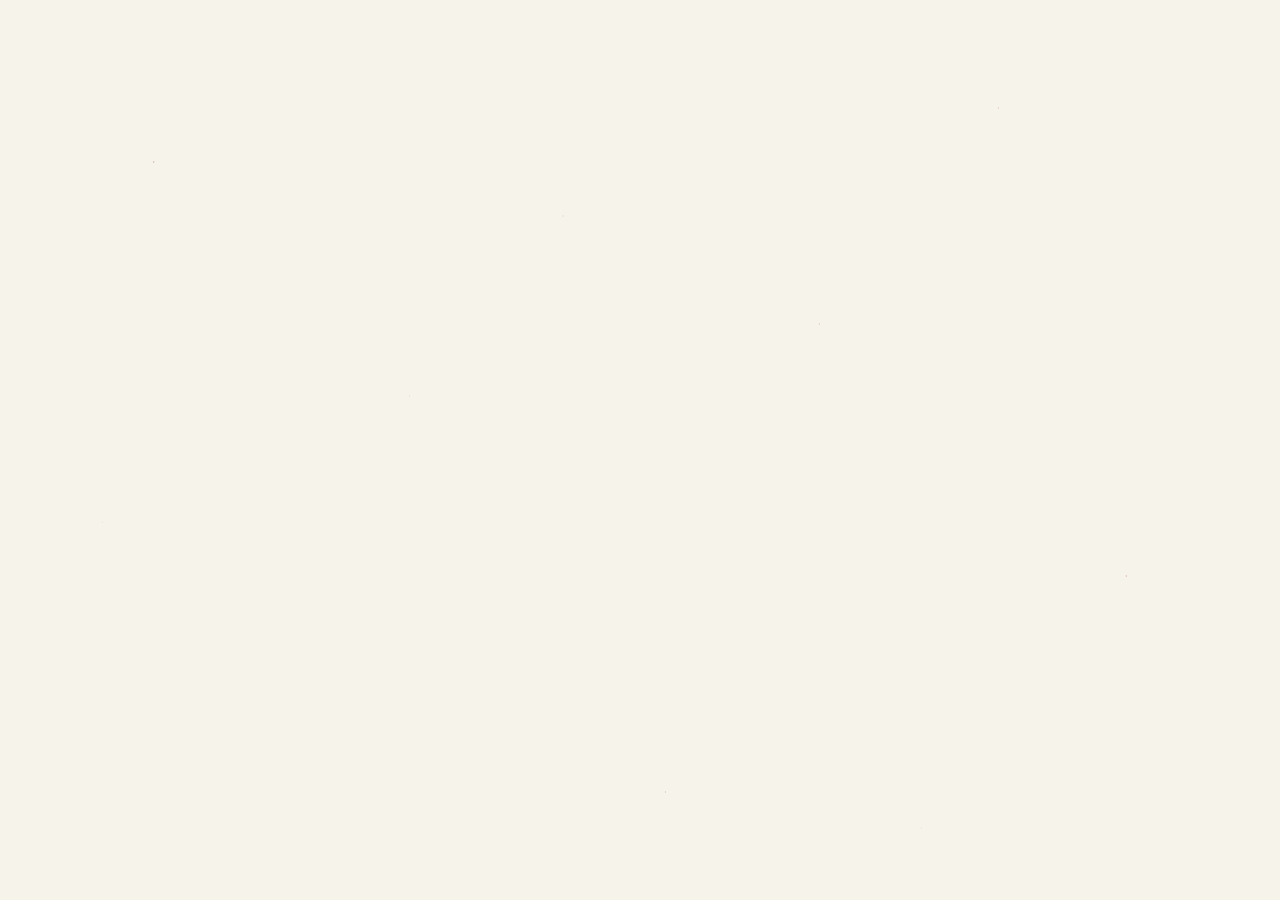
==== index.html @ 17a9fbed "Add files via upload" ====
<!DOCTYPE html>
<html lang="pt-BR"><head>
  <meta charset="utf-8">
  <meta name="viewport" content="width=device-width, initial-scale=1">
  <title>Be Maith — Agência 360°</title>
  <link rel="preconnect" href="https://fonts.googleapis.com">
  <link rel="preconnect" href="https://fonts.gstatic.com" crossorigin="">
  <style>/* latin-ext */
@font-face {
  font-family: 'DM Sans';
  font-style: normal;
  font-weight: 400;
  font-display: swap;
  src: url("assets/font-01.woff2") format('woff2');
  unicode-range: U+0100-02BA, U+02BD-02C5, U+02C7-02CC, U+02CE-02D7, U+02DD-02FF, U+0304, U+0308, U+0329, U+1D00-1DBF, U+1E00-1E9F, U+1EF2-1EFF, U+2020, U+20A0-20AB, U+20AD-20C0, U+2113, U+2C60-2C7F, U+A720-A7FF;
}
/* latin */
@font-face {
  font-family: 'DM Sans';
  font-style: normal;
  font-weight: 400;
  font-display: swap;
  src: url("assets/font-02.woff2") format('woff2');
  unicode-range: U+0000-00FF, U+0131, U+0152-0153, U+02BB-02BC, U+02C6, U+02DA, U+02DC, U+0304, U+0308, U+0329, U+2000-206F, U+20AC, U+2122, U+2191, U+2193, U+2212, U+2215, U+FEFF, U+FFFD;
}
/* latin-ext */
@font-face {
  font-family: 'DM Sans';
  font-style: normal;
  font-weight: 500;
  font-display: swap;
  src: url("assets/font-01.woff2") format('woff2');
  unicode-range: U+0100-02BA, U+02BD-02C5, U+02C7-02CC, U+02CE-02D7, U+02DD-02FF, U+0304, U+0308, U+0329, U+1D00-1DBF, U+1E00-1E9F, U+1EF2-1EFF, U+2020, U+20A0-20AB, U+20AD-20C0, U+2113, U+2C60-2C7F, U+A720-A7FF;
}
/* latin */
@font-face {
  font-family: 'DM Sans';
  font-style: normal;
  font-weight: 500;
  font-display: swap;
  src: url("assets/font-02.woff2") format('woff2');
  unicode-range: U+0000-00FF, U+0131, U+0152-0153, U+02BB-02BC, U+02C6, U+02DA, U+02DC, U+0304, U+0308, U+0329, U+2000-206F, U+20AC, U+2122, U+2191, U+2193, U+2212, U+2215, U+FEFF, U+FFFD;
}
/* latin-ext */
@font-face {
  font-family: 'DM Sans';
  font-style: normal;
  font-weight: 600;
  font-display: swap;
  src: url("assets/font-01.woff2") format('woff2');
  unicode-range: U+0100-02BA, U+02BD-02C5, U+02C7-02CC, U+02CE-02D7, U+02DD-02FF, U+0304, U+0308, U+0329, U+1D00-1DBF, U+1E00-1E9F, U+1EF2-1EFF, U+2020, U+20A0-20AB, U+20AD-20C0, U+2113, U+2C60-2C7F, U+A720-A7FF;
}
/* latin */
@font-face {
  font-family: 'DM Sans';
  font-style: normal;
  font-weight: 600;
  font-display: swap;
  src: url("assets/font-02.woff2") format('woff2');
  unicode-range: U+0000-00FF, U+0131, U+0152-0153, U+02BB-02BC, U+02C6, U+02DA, U+02DC, U+0304, U+0308, U+0329, U+2000-206F, U+20AC, U+2122, U+2191, U+2193, U+2212, U+2215, U+FEFF, U+FFFD;
}
/* latin-ext */
@font-face {
  font-family: 'DM Sans';
  font-style: normal;
  font-weight: 700;
  font-display: swap;
  src: url("assets/font-01.woff2") format('woff2');
  unicode-range: U+0100-02BA, U+02BD-02C5, U+02C7-02CC, U+02CE-02D7, U+02DD-02FF, U+0304, U+0308, U+0329, U+1D00-1DBF, U+1E00-1E9F, U+1EF2-1EFF, U+2020, U+20A0-20AB, U+20AD-20C0, U+2113, U+2C60-2C7F, U+A720-A7FF;
}
/* latin */
@font-face {
  font-family: 'DM Sans';
  font-style: normal;
  font-weight: 700;
  font-display: swap;
  src: url("assets/font-02.woff2") format('woff2');
  unicode-range: U+0000-00FF, U+0131, U+0152-0153, U+02BB-02BC, U+02C6, U+02DA, U+02DC, U+0304, U+0308, U+0329, U+2000-206F, U+20AC, U+2122, U+2191, U+2193, U+2212, U+2215, U+FEFF, U+FFFD;
}















/* cyrillic-ext */
@font-face {
  font-family: 'Geist';
  font-style: normal;
  font-weight: 400;
  font-display: swap;
  src: url("assets/font-09.woff2") format('woff2');
  unicode-range: U+0460-052F, U+1C80-1C8A, U+20B4, U+2DE0-2DFF, U+A640-A69F, U+FE2E-FE2F;
}
/* cyrillic */
@font-face {
  font-family: 'Geist';
  font-style: normal;
  font-weight: 400;
  font-display: swap;
  src: url("assets/font-10.woff2") format('woff2');
  unicode-range: U+0301, U+0400-045F, U+0490-0491, U+04B0-04B1, U+2116;
}
/* vietnamese */
@font-face {
  font-family: 'Geist';
  font-style: normal;
  font-weight: 400;
  font-display: swap;
  src: url("assets/font-11.woff2") format('woff2');
  unicode-range: U+0102-0103, U+0110-0111, U+0128-0129, U+0168-0169, U+01A0-01A1, U+01AF-01B0, U+0300-0301, U+0303-0304, U+0308-0309, U+0323, U+0329, U+1EA0-1EF9, U+20AB;
}
/* latin-ext */
@font-face {
  font-family: 'Geist';
  font-style: normal;
  font-weight: 400;
  font-display: swap;
  src: url("assets/font-12.woff2") format('woff2');
  unicode-range: U+0100-02BA, U+02BD-02C5, U+02C7-02CC, U+02CE-02D7, U+02DD-02FF, U+0304, U+0308, U+0329, U+1D00-1DBF, U+1E00-1E9F, U+1EF2-1EFF, U+2020, U+20A0-20AB, U+20AD-20C0, U+2113, U+2C60-2C7F, U+A720-A7FF;
}
/* latin */
@font-face {
  font-family: 'Geist';
  font-style: normal;
  font-weight: 400;
  font-display: swap;
  src: url("assets/font-13.woff2") format('woff2');
  unicode-range: U+0000-00FF, U+0131, U+0152-0153, U+02BB-02BC, U+02C6, U+02DA, U+02DC, U+0304, U+0308, U+0329, U+2000-206F, U+20AC, U+2122, U+2191, U+2193, U+2212, U+2215, U+FEFF, U+FFFD;
}
/* cyrillic-ext */
@font-face {
  font-family: 'Geist';
  font-style: normal;
  font-weight: 500;
  font-display: swap;
  src: url("assets/font-09.woff2") format('woff2');
  unicode-range: U+0460-052F, U+1C80-1C8A, U+20B4, U+2DE0-2DFF, U+A640-A69F, U+FE2E-FE2F;
}
/* cyrillic */
@font-face {
  font-family: 'Geist';
  font-style: normal;
  font-weight: 500;
  font-display: swap;
  src: url("assets/font-10.woff2") format('woff2');
  unicode-range: U+0301, U+0400-045F, U+0490-0491, U+04B0-04B1, U+2116;
}
/* vietnamese */
@font-face {
  font-family: 'Geist';
  font-style: normal;
  font-weight: 500;
  font-display: swap;
  src: url("assets/font-11.woff2") format('woff2');
  unicode-range: U+0102-0103, U+0110-0111, U+0128-0129, U+0168-0169, U+01A0-01A1, U+01AF-01B0, U+0300-0301, U+0303-0304, U+0308-0309, U+0323, U+0329, U+1EA0-1EF9, U+20AB;
}
/* latin-ext */
@font-face {
  font-family: 'Geist';
  font-style: normal;
  font-weight: 500;
  font-display: swap;
  src: url("assets/font-12.woff2") format('woff2');
  unicode-range: U+0100-02BA, U+02BD-02C5, U+02C7-02CC, U+02CE-02D7, U+02DD-02FF, U+0304, U+0308, U+0329, U+1D00-1DBF, U+1E00-1E9F, U+1EF2-1EFF, U+2020, U+20A0-20AB, U+20AD-20C0, U+2113, U+2C60-2C7F, U+A720-A7FF;
}
/* latin */
@font-face {
  font-family: 'Geist';
  font-style: normal;
  font-weight: 500;
  font-display: swap;
  src: url("assets/font-13.woff2") format('woff2');
  unicode-range: U+0000-00FF, U+0131, U+0152-0153, U+02BB-02BC, U+02C6, U+02DA, U+02DC, U+0304, U+0308, U+0329, U+2000-206F, U+20AC, U+2122, U+2191, U+2193, U+2212, U+2215, U+FEFF, U+FFFD;
}
/* cyrillic-ext */
@font-face {
  font-family: 'Geist';
  font-style: normal;
  font-weight: 600;
  font-display: swap;
  src: url("assets/font-09.woff2") format('woff2');
  unicode-range: U+0460-052F, U+1C80-1C8A, U+20B4, U+2DE0-2DFF, U+A640-A69F, U+FE2E-FE2F;
}
/* cyrillic */
@font-face {
  font-family: 'Geist';
  font-style: normal;
  font-weight: 600;
  font-display: swap;
  src: url("assets/font-10.woff2") format('woff2');
  unicode-range: U+0301, U+0400-045F, U+0490-0491, U+04B0-04B1, U+2116;
}
/* vietnamese */
@font-face {
  font-family: 'Geist';
  font-style: normal;
  font-weight: 600;
  font-display: swap;
  src: url("assets/font-11.woff2") format('woff2');
  unicode-range: U+0102-0103, U+0110-0111, U+0128-0129, U+0168-0169, U+01A0-01A1, U+01AF-01B0, U+0300-0301, U+0303-0304, U+0308-0309, U+0323, U+0329, U+1EA0-1EF9, U+20AB;
}
/* latin-ext */
@font-face {
  font-family: 'Geist';
  font-style: normal;
  font-weight: 600;
  font-display: swap;
  src: url("assets/font-12.woff2") format('woff2');
  unicode-range: U+0100-02BA, U+02BD-02C5, U+02C7-02CC, U+02CE-02D7, U+02DD-02FF, U+0304, U+0308, U+0329, U+1D00-1DBF, U+1E00-1E9F, U+1EF2-1EFF, U+2020, U+20A0-20AB, U+20AD-20C0, U+2113, U+2C60-2C7F, U+A720-A7FF;
}
/* latin */
@font-face {
  font-family: 'Geist';
  font-style: normal;
  font-weight: 600;
  font-display: swap;
  src: url("assets/font-13.woff2") format('woff2');
  unicode-range: U+0000-00FF, U+0131, U+0152-0153, U+02BB-02BC, U+02C6, U+02DA, U+02DC, U+0304, U+0308, U+0329, U+2000-206F, U+20AC, U+2122, U+2191, U+2193, U+2212, U+2215, U+FEFF, U+FFFD;
}
/* cyrillic-ext */
@font-face {
  font-family: 'Geist';
  font-style: normal;
  font-weight: 700;
  font-display: swap;
  src: url("assets/font-09.woff2") format('woff2');
  unicode-range: U+0460-052F, U+1C80-1C8A, U+20B4, U+2DE0-2DFF, U+A640-A69F, U+FE2E-FE2F;
}
/* cyrillic */
@font-face {
  font-family: 'Geist';
  font-style: normal;
  font-weight: 700;
  font-display: swap;
  src: url("assets/font-10.woff2") format('woff2');
  unicode-range: U+0301, U+0400-045F, U+0490-0491, U+04B0-04B1, U+2116;
}
/* vietnamese */
@font-face {
  font-family: 'Geist';
  font-style: normal;
  font-weight: 700;
  font-display: swap;
  src: url("assets/font-11.woff2") format('woff2');
  unicode-range: U+0102-0103, U+0110-0111, U+0128-0129, U+0168-0169, U+01A0-01A1, U+01AF-01B0, U+0300-0301, U+0303-0304, U+0308-0309, U+0323, U+0329, U+1EA0-1EF9, U+20AB;
}
/* latin-ext */
@font-face {
  font-family: 'Geist';
  font-style: normal;
  font-weight: 700;
  font-display: swap;
  src: url("assets/font-12.woff2") format('woff2');
  unicode-range: U+0100-02BA, U+02BD-02C5, U+02C7-02CC, U+02CE-02D7, U+02DD-02FF, U+0304, U+0308, U+0329, U+1D00-1DBF, U+1E00-1E9F, U+1EF2-1EFF, U+2020, U+20A0-20AB, U+20AD-20C0, U+2113, U+2C60-2C7F, U+A720-A7FF;
}
/* latin */
@font-face {
  font-family: 'Geist';
  font-style: normal;
  font-weight: 700;
  font-display: swap;
  src: url("assets/font-13.woff2") format('woff2');
  unicode-range: U+0000-00FF, U+0131, U+0152-0153, U+02BB-02BC, U+02C6, U+02DA, U+02DC, U+0304, U+0308, U+0329, U+2000-206F, U+20AC, U+2122, U+2191, U+2193, U+2212, U+2215, U+FEFF, U+FFFD;
}
/* cyrillic-ext */
@font-face {
  font-family: 'Geist Mono';
  font-style: normal;
  font-weight: 400;
  font-display: swap;
  src: url("assets/font-14.woff2") format('woff2');
  unicode-range: U+0460-052F, U+1C80-1C8A, U+20B4, U+2DE0-2DFF, U+A640-A69F, U+FE2E-FE2F;
}
/* cyrillic */
@font-face {
  font-family: 'Geist Mono';
  font-style: normal;
  font-weight: 400;
  font-display: swap;
  src: url("assets/font-15.woff2") format('woff2');
  unicode-range: U+0301, U+0400-045F, U+0490-0491, U+04B0-04B1, U+2116;
}
/* symbols2 */
@font-face {
  font-family: 'Geist Mono';
  font-style: normal;
  font-weight: 400;
  font-display: swap;
  src: url("assets/font-16.woff2") format('woff2');
  unicode-range: U+2000-2001, U+2004-2008, U+200A, U+23B8-23BD, U+2500-259F;
}
/* vietnamese */
@font-face {
  font-family: 'Geist Mono';
  font-style: normal;
  font-weight: 400;
  font-display: swap;
  src: url("assets/font-17.woff2") format('woff2');
  unicode-range: U+0102-0103, U+0110-0111, U+0128-0129, U+0168-0169, U+01A0-01A1, U+01AF-01B0, U+0300-0301, U+0303-0304, U+0308-0309, U+0323, U+0329, U+1EA0-1EF9, U+20AB;
}
/* latin-ext */
@font-face {
  font-family: 'Geist Mono';
  font-style: normal;
  font-weight: 400;
  font-display: swap;
  src: url("assets/font-18.woff2") format('woff2');
  unicode-range: U+0100-02BA, U+02BD-02C5, U+02C7-02CC, U+02CE-02D7, U+02DD-02FF, U+0304, U+0308, U+0329, U+1D00-1DBF, U+1E00-1E9F, U+1EF2-1EFF, U+2020, U+20A0-20AB, U+20AD-20C0, U+2113, U+2C60-2C7F, U+A720-A7FF;
}
/* latin */
@font-face {
  font-family: 'Geist Mono';
  font-style: normal;
  font-weight: 400;
  font-display: swap;
  src: url("assets/font-19.woff2") format('woff2');
  unicode-range: U+0000-00FF, U+0131, U+0152-0153, U+02BB-02BC, U+02C6, U+02DA, U+02DC, U+0304, U+0308, U+0329, U+2000-206F, U+20AC, U+2122, U+2191, U+2193, U+2212, U+2215, U+FEFF, U+FFFD;
}
/* cyrillic-ext */
@font-face {
  font-family: 'Geist Mono';
  font-style: normal;
  font-weight: 500;
  font-display: swap;
  src: url("assets/font-14.woff2") format('woff2');
  unicode-range: U+0460-052F, U+1C80-1C8A, U+20B4, U+2DE0-2DFF, U+A640-A69F, U+FE2E-FE2F;
}
/* cyrillic */
@font-face {
  font-family: 'Geist Mono';
  font-style: normal;
  font-weight: 500;
  font-display: swap;
  src: url("assets/font-15.woff2") format('woff2');
  unicode-range: U+0301, U+0400-045F, U+0490-0491, U+04B0-04B1, U+2116;
}
/* symbols2 */
@font-face {
  font-family: 'Geist Mono';
  font-style: normal;
  font-weight: 500;
  font-display: swap;
  src: url("assets/font-16.woff2") format('woff2');
  unicode-range: U+2000-2001, U+2004-2008, U+200A, U+23B8-23BD, U+2500-259F;
}
/* vietnamese */
@font-face {
  font-family: 'Geist Mono';
  font-style: normal;
  font-weight: 500;
  font-display: swap;
  src: url("assets/font-17.woff2") format('woff2');
  unicode-range: U+0102-0103, U+0110-0111, U+0128-0129, U+0168-0169, U+01A0-01A1, U+01AF-01B0, U+0300-0301, U+0303-0304, U+0308-0309, U+0323, U+0329, U+1EA0-1EF9, U+20AB;
}
/* latin-ext */
@font-face {
  font-family: 'Geist Mono';
  font-style: normal;
  font-weight: 500;
  font-display: swap;
  src: url("assets/font-18.woff2") format('woff2');
  unicode-range: U+0100-02BA, U+02BD-02C5, U+02C7-02CC, U+02CE-02D7, U+02DD-02FF, U+0304, U+0308, U+0329, U+1D00-1DBF, U+1E00-1E9F, U+1EF2-1EFF, U+2020, U+20A0-20AB, U+20AD-20C0, U+2113, U+2C60-2C7F, U+A720-A7FF;
}
/* latin */
@font-face {
  font-family: 'Geist Mono';
  font-style: normal;
  font-weight: 500;
  font-display: swap;
  src: url("assets/font-19.woff2") format('woff2');
  unicode-range: U+0000-00FF, U+0131, U+0152-0153, U+02BB-02BC, U+02C6, U+02DA, U+02DC, U+0304, U+0308, U+0329, U+2000-206F, U+20AC, U+2122, U+2191, U+2193, U+2212, U+2215, U+FEFF, U+FFFD;
}
























































</style>
  <style>/* latin-ext */
@font-face {
  font-family: 'Instrument Serif';
  font-style: italic;
  font-weight: 400;
  font-display: swap;
  src: url("assets/font-34.woff2") format('woff2');
  unicode-range: U+0100-02BA, U+02BD-02C5, U+02C7-02CC, U+02CE-02D7, U+02DD-02FF, U+0304, U+0308, U+0329, U+1D00-1DBF, U+1E00-1E9F, U+1EF2-1EFF, U+2020, U+20A0-20AB, U+20AD-20C0, U+2113, U+2C60-2C7F, U+A720-A7FF;
}
/* latin */
@font-face {
  font-family: 'Instrument Serif';
  font-style: italic;
  font-weight: 400;
  font-display: swap;
  src: url("assets/font-35.woff2") format('woff2');
  unicode-range: U+0000-00FF, U+0131, U+0152-0153, U+02BB-02BC, U+02C6, U+02DA, U+02DC, U+0304, U+0308, U+0329, U+2000-206F, U+20AC, U+2122, U+2191, U+2193, U+2212, U+2215, U+FEFF, U+FFFD;
}
/* latin-ext */
@font-face {
  font-family: 'Instrument Serif';
  font-style: normal;
  font-weight: 400;
  font-display: swap;
  src: url("assets/font-36.woff2") format('woff2');
  unicode-range: U+0100-02BA, U+02BD-02C5, U+02C7-02CC, U+02CE-02D7, U+02DD-02FF, U+0304, U+0308, U+0329, U+1D00-1DBF, U+1E00-1E9F, U+1EF2-1EFF, U+2020, U+20A0-20AB, U+20AD-20C0, U+2113, U+2C60-2C7F, U+A720-A7FF;
}
/* latin */
@font-face {
  font-family: 'Instrument Serif';
  font-style: normal;
  font-weight: 400;
  font-display: swap;
  src: url("assets/font-37.woff2") format('woff2');
  unicode-range: U+0000-00FF, U+0131, U+0152-0153, U+02BB-02BC, U+02C6, U+02DA, U+02DC, U+0304, U+0308, U+0329, U+2000-206F, U+20AC, U+2122, U+2191, U+2193, U+2212, U+2215, U+FEFF, U+FFFD;
}




























</style>
  <style>/* ─────────────────────────────────────────────────────────────
   Casa de Isabel — Premium Dark Luxe Landing
   ───────────────────────────────────────────────────────────── */

:root {
  --bg: #F6F3EA;
  --bg-2: #EFE9D9;
  --card-from: #FBF7EC;
  --card-to: #F6F3EA;
  --gold-primary-1: #7A1F2B;
  --gold-primary-2: #A6303F;
  --gold-primary-3: #C25763;
  --gold-secondary: #8A2434;
  --copper-dark: #5C1420;
  --gold-line: rgba(110, 24, 37, 0.16);
  --gold-line-strong: rgba(110, 24, 37, 0.32);
  --gold: #7A1F2B;
  --bg-warm: #EFE9D9;
  --text: #33191E;
  --text-dim: #6E5A55;
  --max-w: 1280px;
  --pad-x: 32px;
  --r-sm: 12px;
  --r-md: 16px;
  --r-lg: 20px;
  --r-xl: 24px;

  --font-sans: "DM Sans", "Geist", -apple-system, BlinkMacSystemFont, "Inter", system-ui, sans-serif;
  --font-serif: "Instrument Serif", Georgia, serif;
  --font-display: "Instrument Serif", Georgia, serif;
  --font-mono: "Geist Mono", "JetBrains Mono", ui-monospace, monospace;
}

* { box-sizing: border-box; }

html { overflow-x: hidden; max-width: 100%; }
html, body {
  margin: 0;
  padding: 0;
  background: var(--bg);
  color: var(--text);
  font-family: var(--font-sans);
  font-size: 17px;
  line-height: 1.65;
  -webkit-font-smoothing: antialiased;
  text-rendering: optimizeLegibility;
  font-feature-settings: "ss01", "ss02";
}

body {
  background: var(--bg);
  background-attachment: fixed;
  overflow-x: hidden;
  position: relative;
}

/* ──────────────── Ambient backdrop: blurs + light points ──────────────── */
body::before, body::after {
  content: "";
  position: fixed;
  pointer-events: none;
  z-index: 0;
}
body::before { display: none; }
body::after {
  inset: 0;
  background-image:
    radial-gradient(2px 2px at 12% 18%, rgba(122, 31, 43, 0.55), transparent 60%),
    radial-gradient(1.5px 1.5px at 78% 12%, rgba(138, 36, 52, 0.5), transparent 60%),
    radial-gradient(1px 1px at 32% 44%, rgba(122, 31, 43, 0.6), transparent 60%),
    radial-gradient(1.5px 1.5px at 64% 36%, rgba(110, 24, 37, 0.55), transparent 60%),
    radial-gradient(1px 1px at 8% 58%, rgba(122, 31, 43, 0.45), transparent 60%),
    radial-gradient(2px 2px at 88% 64%, rgba(138, 36, 52, 0.5), transparent 60%),
    radial-gradient(1px 1px at 24% 78%, rgba(122, 31, 43, 0.45), transparent 60%),
    radial-gradient(1.5px 1.5px at 52% 88%, rgba(110, 24, 37, 0.5), transparent 60%),
    radial-gradient(1px 1px at 72% 92%, rgba(122, 31, 43, 0.5), transparent 60%),
    radial-gradient(1.5px 1.5px at 44% 24%, rgba(138, 36, 52, 0.4), transparent 60%);
  background-size: 100% 100%;
  animation: lights-drift 18s ease-in-out infinite alternate;
  opacity: var(--ambient-opacity, 0.65);
}
body.no-ambient::after { display: none; }
body.no-ambient::before { opacity: 0.35; }
@keyframes lights-drift {
  0% { transform: translate3d(0, 0, 0) scale(1); opacity: 0.55; }
  50% { opacity: 0.78; }
  100% { transform: translate3d(-18px, -22px, 0) scale(1.04); opacity: 0.6; }
}
@media (prefers-reduced-motion: reduce) { body::after { animation: none; } }

#root { position: relative; z-index: 1; }

img { max-width: 100%; display: block; }

a { color: inherit; text-decoration: none; }

button { font-family: inherit; cursor: pointer; border: none; background: none; color: inherit; }

::selection { background: rgba(110, 24, 37, 0.35); color: var(--text); }

/* ──────────────── Typography ──────────────── */
.h-display {
  font-family: var(--font-sans);
  font-weight: 500;
  font-size: clamp(40px, 5.2vw, 68px);
  line-height: 1.05;
  letter-spacing: -0.022em;
  margin: 0;
  text-wrap: balance;
}
.h-section {
  font-family: var(--font-sans);
  font-weight: 500;
  font-size: clamp(34px, 3.8vw, 52px);
  line-height: 1.1;
  letter-spacing: -0.02em;
  margin: 0;
  text-wrap: balance;
}
.h-card {
  font-family: var(--font-sans);
  font-weight: 500;
  font-size: 22px;
  line-height: 1.25;
  letter-spacing: -0.01em;
  margin: 0;
  color: var(--gold-secondary);
}
.serif-italic {
  font-family: var(--font-serif);
  font-style: italic;
  font-weight: 400;
}
.gold { color: var(--gold-secondary); }
.gold-grad-text {
  background: linear-gradient(90deg, var(--gold-primary-1) 0%, var(--gold-primary-2) 50%, var(--gold-primary-3) 100%);
  -webkit-background-clip: text;
  background-clip: text;
  -webkit-text-fill-color: transparent;
  color: transparent;
}
.dim { color: var(--text-dim); }
.bold-white { color: var(--text); font-weight: 600; }

p { margin: 0 0 16px; color: var(--text-dim); }
p strong { color: var(--text); font-weight: 600; }

.kicker {
  font-size: 12px;
  letter-spacing: 0.18em;
  text-transform: uppercase;
  color: var(--text-dim);
}

/* ──────────────── Layout ──────────────── */
.container {
  max-width: var(--max-w);
  margin: 0 auto;
  padding: 0 var(--pad-x);
}
section.section {
  padding: 72px 0;
  position: relative;
}
@media (max-width: 800px) {
  section.section { padding: 56px 0; }
}

/* ──────────────── Warm panel section variants ──────────────── */
/* O fundo quente vive num ::before que extrapola ±140px para fora da seção
   e tem máscara linear vertical, dissolvendo organicamente nas vizinhas. */
section.section.warm-panel {
  position: relative;
  isolation: isolate;
  background: transparent;
}
section.section.warm-panel::before { content: none; }
section.section.warm-panel > .container { position: relative; z-index: 1; }

/* Deep panel — mesmo tratamento, mais sutil */
section.section.deep-panel {
  position: relative;
  isolation: isolate;
  background: transparent;
}
section.section.deep-panel::before { content: none; }
section.section.deep-panel > .container { position: relative; z-index: 1; }

/* Edge fade between consecutive sections of different bgs */
/* ──────────────── Section transitions (organic seams) ──────────────── */
/* Warm/deep panels use a ::before pseudo that extends beyond the section's
   own bounds and is feather-masked top + bottom. The result is the warm
   bg dissolving into neighbors without any horizontal cut. */
section.section { position: relative; isolation: isolate; }

.divider {
  height: 1px;
  width: 100%;
  background: linear-gradient(90deg, transparent 0%, var(--gold-line-strong) 20%, var(--gold-line-strong) 80%, transparent 100%);
}

/* ──────────────── Tag-label "porta aberta" ──────────────── */
.tag-label {
  display: inline-flex;
  align-self: flex-start;
  align-items: center;
  width: fit-content;
  white-space: nowrap;
  gap: 10px;
  padding: 8px 16px 8px 12px;
  border: 1px solid var(--gold-line-strong);
  border-radius: 8px;
  background: rgba(255,255,255,0.7);
  font-size: 11px;
  letter-spacing: 0.18em;
  text-transform: uppercase;
  color: #7A1F2B;
  font-weight: 600;
}
.tag-label svg { flex-shrink: 0; }

/* ──────────────── CTA Button ──────────────── */
.btn-cta {
  display: inline-flex;
  align-items: center;
  gap: 14px;
  padding: 16px 20px 16px 32px;
  border-radius: 12px;
  background: linear-gradient(90deg, #5C1420 0%, #6E1825 100%);
  color: #FBF7EC;
  font-family: var(--font-sans);
  font-weight: 600;
  font-size: 13px;
  letter-spacing: 0.08em;
  text-transform: uppercase;
  transition: box-shadow 0.35s cubic-bezier(.4,0,.2,1), transform 0.3s cubic-bezier(.4,0,.2,1), filter 0.3s ease;
  box-shadow: 0 0 0 1px rgba(122, 31, 43, 0.22) inset, 0 8px 30px -12px rgba(110, 24, 37, 0.4);
  position: relative;
  overflow: hidden;
}
.btn-cta::before {
  content: "";
  position: absolute; inset: 0;
  background: linear-gradient(120deg, transparent 30%, rgba(255,255,255,0.45) 50%, transparent 70%);
  transform: translateX(-120%);
  transition: transform 0.7s ease;
  pointer-events: none;
}
.btn-cta:hover::before { transform: translateX(120%); }
.btn-cta:hover {
  box-shadow: 0 0 0 1px rgba(122, 31, 43, 0.45) inset, 0 16px 60px -8px rgba(138, 36, 52, 0.55), 0 0 0 6px rgba(110, 24, 37, 0.08);
  transform: translateY(-2px);
  filter: brightness(1.05);
}
.btn-cta > * { position: relative; z-index: 1; }
.btn-cta .arrow-box {
  width: 26px;
  height: 26px;
  display: grid;
  place-items: center;
  border-radius: 6px;
  background: rgba(246,235,221,0.18);
  color: #F6EBDD;
}
.btn-cta .arrow-box svg { width: 14px; height: 14px; }

.btn-ghost {
  display: inline-flex;
  align-items: center;
  gap: 12px;
  padding: 14px 24px;
  border-radius: 12px;
  border: 1px solid var(--gold-line-strong);
  color: var(--text);
  font-size: 13px;
  letter-spacing: 0.08em;
  text-transform: uppercase;
  font-weight: 500;
  background: rgba(255,255,255,0.55);
  transition: all 0.25s;
}
.btn-ghost:hover { border-color: var(--gold-secondary); background: rgba(255,255,255,0.8); }

/* ──────────────── Cards ──────────────── */
.card {
  border-radius: var(--r-lg);
  border: 1px solid var(--gold-line);
  background:
    radial-gradient(120% 100% at 0% 0%, rgba(110, 24, 37, 0.06) 0%, transparent 60%),
    linear-gradient(180deg, var(--card-from) 0%, var(--card-to) 100%);
  padding: 36px;
  transition: border-color 0.4s ease, transform 0.4s cubic-bezier(.4,0,.2,1), box-shadow 0.4s ease;
  position: relative;
}
.card:hover {
  border-color: rgba(110, 24, 37, 0.55);
  transform: translateY(-4px);
  box-shadow: 0 24px 60px -30px rgba(110, 24, 37, 0.5), 0 0 0 1px rgba(110, 24, 37, 0.18);
}
.card-vertical {
  transition: transform 0.4s cubic-bezier(.4,0,.2,1), box-shadow 0.4s ease, border-color 0.4s ease;
}
.card-vertical:hover {
  transform: translateY(-6px) scale(1.01);
  box-shadow: 0 30px 60px -30px rgba(110, 24, 37, 0.6);
  border-color: rgba(110, 24, 37, 0.55);
}

/* ──────────────── Reveal-on-scroll ──────────────── */
.reveal {
  opacity: 0;
  transform: translateY(28px);
  transition: opacity 0.9s cubic-bezier(.2,.7,.2,1), transform 0.9s cubic-bezier(.2,.7,.2,1);
  will-change: opacity, transform;
}
.reveal.in {
  opacity: 1;
  transform: translateY(0);
}
@media (prefers-reduced-motion: reduce) {
  .reveal { opacity: 1; transform: none; transition: none; }
}
.card h3 { color: var(--gold-secondary); margin: 0 0 12px; font-size: 20px; font-weight: 500; letter-spacing: -0.01em; }
.card p { margin: 0; font-size: 15px; }

/* Card vertical "tipo carta" */
.card-vertical {
  position: relative;
  aspect-ratio: 3/4;
  border-radius: 14px;
  overflow: hidden;
  border: 1px solid var(--gold-line-strong);
  background: linear-gradient(180deg, #FFFFFF 0%, #FCF9F1 100%);
  flex-shrink: 0;
}
.card-vertical .photo-fill {
  position: absolute; inset: 0;
}
.card-vertical .top-tag {
  position: absolute; top: 14px; left: 14px;
  font-size: 10px; letter-spacing: 0.16em;
  text-transform: uppercase;
  color: rgba(250, 247, 242, 0.85);
  display: inline-flex; align-items: center; gap: 6px;
  padding: 6px 10px;
  border-radius: 6px;
  background: rgba(10, 7, 5, 0.45);
  backdrop-filter: blur(6px);
  border: 1px solid rgba(122, 31, 43, 0.18);
}
.card-vertical .bottom-name {
  position: absolute;
  left: 0; right: 0; bottom: 0;
  padding: 24px 18px;
  font-family: var(--font-serif);
  font-style: italic;
  font-size: 26px;
  color: #fff;
  line-height: 1;
  background: linear-gradient(180deg, transparent 0%, rgba(0,0,0,0.55) 60%, rgba(0,0,0,0.85) 100%);
  text-align: center;
  letter-spacing: -0.01em;
}
.card-vertical .num-overlay {
  position: absolute; bottom: 12px; right: 14px;
  font-family: var(--font-mono);
  font-size: 10px;
  letter-spacing: 0.1em;
  color: rgba(250, 247, 242, 0.6);
}

/* ──────────────── Editorial photo placeholder ──────────────── */
.ph {
  position: relative;
  border-radius: var(--r-lg);
  overflow: hidden;
  background:
    radial-gradient(120% 90% at 30% 20%, rgba(138, 36, 52, 0.06) 0%, transparent 55%),
    radial-gradient(140% 100% at 70% 90%, rgba(110, 24, 37, 0.08) 0%, transparent 60%),
    linear-gradient(180deg, #F2ECDB 0%, #EDE6D0 60%, #EAE2C9 100%);
  isolation: isolate;
}
.ph::after {
  content: "";
  position: absolute; inset: 0;
  background:
    radial-gradient(60% 50% at 80% 30%, rgba(122, 31, 43, 0.18) 0%, transparent 60%),
    radial-gradient(50% 70% at 20% 80%, rgba(110, 24, 37, 0.10) 0%, transparent 60%);
  mix-blend-mode: screen;
  pointer-events: none;
}
.ph .ph-label {
  position: absolute;
  bottom: 14px; left: 14px;
  font-family: var(--font-mono);
  font-size: 10.5px;
  letter-spacing: 0.1em;
  color: rgba(250, 247, 242, 0.55);
  text-transform: lowercase;
  padding: 6px 10px;
  border-radius: 6px;
  background: rgba(10, 7, 5, 0.55);
  border: 1px solid rgba(110, 24, 37, 0.18);
  backdrop-filter: blur(8px);
}

/* lamp-glow flavor: amber light spot */
.ph.lamp::before {
  content: "";
  position: absolute;
  width: 38%; aspect-ratio: 1;
  right: 8%; top: 30%;
  background: radial-gradient(circle, rgba(244, 220, 160, 0.28) 0%, rgba(232, 180, 100, 0.10) 35%, transparent 70%);
  filter: blur(14px);
  pointer-events: none;
  z-index: 1;
}

/* portrait silhouette suggestion (subtle ellipse) */
.ph.portrait::before {
  content: "";
  position: absolute;
  width: 55%;
  aspect-ratio: 0.7;
  left: 50%;
  bottom: -10%;
  transform: translateX(-50%);
  background:
    radial-gradient(60% 70% at 50% 25%, rgba(40, 25, 18, 0.85) 0%, rgba(40,25,18,0.6) 40%, transparent 75%),
    radial-gradient(40% 25% at 50% 18%, rgba(60, 40, 30, 0.95) 0%, transparent 70%);
  border-radius: 50% 50% 20% 20% / 60% 60% 25% 25%;
  filter: blur(2px);
  z-index: 0;
}

/* ──────────────── Avatar cluster ──────────────── */
.avatar-cluster {
  display: inline-flex;
}
.avatar-cluster .av {
  width: 38px; height: 38px;
  border-radius: 50%;
  background:
    radial-gradient(circle at 35% 30%, rgba(255, 220, 180, 0.4), transparent 50%),
    linear-gradient(135deg, #5a3c28 0%, #2a1a10 100%);
  border: 2px solid var(--bg);
  margin-left: -10px;
  position: relative;
}
.avatar-cluster .av:first-child { margin-left: 0; }
.avatar-cluster .av:nth-child(1) { background: radial-gradient(circle at 35% 30%, #d4a888, #6a4838 70%); }
.avatar-cluster .av:nth-child(2) { background: radial-gradient(circle at 35% 30%, #c0997a, #4d3325 70%); }
.avatar-cluster .av:nth-child(3) {
  background: radial-gradient(circle at 35% 30%, #e8c098, #7a5642 70%);
  border-color: var(--gold-secondary);
}
.avatar-cluster .av:nth-child(4) { background: radial-gradient(circle at 35% 30%, #b8956f, #3a261a 70%); }

/* ──────────────── Mini benefit cards ──────────────── */
.benefit-row {
  display: flex; align-items: center; gap: 16px;
  padding: 18px 22px;
  border-radius: 12px;
  border-left: 2px solid var(--gold-secondary);
  background: linear-gradient(90deg, rgba(110, 24, 37, 0.08) 0%, rgba(110, 24, 37, 0.06) 50%, transparent 100%);
  color: var(--text);
  font-size: 15px;
}
.benefit-row .b-num {
  font-family: var(--font-mono);
  font-size: 11px;
  color: var(--gold-secondary);
  letter-spacing: 0.1em;
}

/* ──────────────── Carrossel / arrows ──────────────── */
.carousel-arrow {
  width: 44px; height: 44px;
  border-radius: 50%;
  border: 1px solid var(--gold-line-strong);
  background: rgba(255,255,255,0.8);
  color: var(--gold-secondary);
  display: grid; place-items: center;
  transition: all 0.25s;
}
.carousel-arrow:hover { border-color: var(--gold-secondary); background: rgba(40, 22, 12, 0.8); }
.carousel-arrow:disabled { opacity: 0.35; cursor: not-allowed; }

/* ──────────────── Mockups (laptop / phone / tablet) ──────────────── */
.laptop {
  position: relative;
  width: 100%;
  aspect-ratio: 16/10;
  perspective: 1200px;
}
.laptop .screen {
  position: absolute;
  inset: 4% 6% 12% 6%;
  border-radius: 14px 14px 4px 4px;
  background: #0a0604;
  border: 2px solid #2a1a10;
  overflow: hidden;
  box-shadow: 0 0 0 1px rgba(110, 24, 37, 0.18), 0 30px 60px -20px rgba(60,30,20,0.25);
}
.laptop .base {
  position: absolute;
  left: 0; right: 0; bottom: 4%;
  height: 4%;
  background: linear-gradient(180deg, #FBF7EC 0%, #0c0806 100%);
  border-radius: 0 0 18px 18px;
}
.laptop .notch {
  position: absolute;
  left: 50%; bottom: 4%;
  transform: translateX(-50%);
  width: 12%; height: 1.5%;
  background: #FBF7EC;
  border-radius: 0 0 8px 8px;
  z-index: 2;
}

.phone {
  position: relative;
  width: 100%;
  aspect-ratio: 9/19;
  border-radius: 32px;
  background: #0a0604;
  border: 2px solid #2a1a10;
  padding: 8px;
  box-shadow: 0 30px 60px -20px rgba(60,30,20,0.3), 0 0 0 1px rgba(110, 24, 37, 0.14) inset;
  overflow: hidden;
}
.phone .screen {
  width: 100%; height: 100%;
  border-radius: 24px;
  overflow: hidden;
  position: relative;
}
.phone .island {
  position: absolute;
  top: 14px; left: 50%;
  transform: translateX(-50%);
  width: 28%; height: 16px;
  background: #000;
  border-radius: 12px;
  z-index: 5;
}

.tablet {
  position: relative;
  width: 100%;
  aspect-ratio: 4/3;
  border-radius: 18px;
  background: #0a0604;
  border: 2px solid #2a1a10;
  padding: 10px;
  box-shadow: 0 30px 60px -20px rgba(60,30,20,0.25);
  overflow: hidden;
}
.tablet .screen {
  width: 100%; height: 100%;
  border-radius: 10px;
  overflow: hidden;
  position: relative;
}

/* ──────────────── Pricing ──────────────── */
.price-card {
  border-radius: 22px;
  padding: 36px;
  position: relative;
  overflow: hidden;
}
.price-card.dark {
  background: linear-gradient(180deg, var(--card-from) 0%, var(--card-to) 100%);
  border: 1px solid var(--gold-line-strong);
}
.price-card.gold {
  background: linear-gradient(155deg, var(--gold-primary-1) 0%, var(--gold-primary-2) 55%, var(--gold-primary-3) 100%);
  color: #FBF7EC;
}
.price-card .top-banner {
  display: inline-block;
  padding: 12px 20px;
  border-radius: 10px;
  font-size: 11px;
  letter-spacing: 0.18em;
  text-transform: uppercase;
  font-weight: 600;
  margin-bottom: 28px;
}
.price-card.dark .top-banner {
  background: linear-gradient(90deg, var(--gold-primary-2), var(--gold-primary-3));
  color: #FBF7EC;
}
.price-card.gold .top-banner {
  background: rgba(26, 15, 8, 0.85);
  color: var(--gold-primary-3);
}
.price-card .price {
  font-size: 56px;
  font-weight: 600;
  letter-spacing: -0.03em;
  line-height: 1;
}
.price-card .price-suffix {
  font-size: 14px;
  letter-spacing: 0.05em;
  text-transform: uppercase;
  margin-left: 8px;
  opacity: 0.7;
}
.price-card .feature-row {
  display: flex; align-items: center; gap: 12px;
  padding: 12px 16px;
  border-radius: 10px;
  background: rgba(0,0,0, 0.0);
  margin-bottom: 8px;
  font-size: 14.5px;
}
.price-card.dark .feature-row {
  background: rgba(110, 24, 37, 0.05);
  border: 1px solid var(--gold-line);
}
.price-card.gold .feature-row {
  background: rgba(26, 15, 8, 0.08);
  border: 1px solid rgba(26, 15, 8, 0.15);
}
.feature-row.disabled {
  opacity: 0.55;
  text-decoration: line-through;
  text-decoration-color: rgba(220, 80, 60, 0.6);
}
.check-icon { color: var(--gold-secondary); flex-shrink: 0; }
.price-card.gold .check-icon { color: #FBF7EC; }
.x-icon { color: #d05a4a; flex-shrink: 0; }

/* ──────────────── FAQ Accordion ──────────────── */
.faq-item {
  border-bottom: 1px solid var(--gold-line);
  padding: 24px 0;
  cursor: pointer;
}
.faq-item .q-row {
  display: flex; align-items: center; justify-content: space-between;
  gap: 24px;
}
.faq-item .q-text {
  font-size: 18px;
  font-weight: 500;
  color: var(--text);
  letter-spacing: -0.005em;
}
.faq-item .plus {
  width: 36px; height: 36px;
  border-radius: 50%;
  border: 1px solid var(--gold-line-strong);
  display: grid; place-items: center;
  color: var(--gold-secondary);
  flex-shrink: 0;
  transition: all 0.3s;
}
.faq-item.open .plus { background: var(--gold-secondary); color: #FBF7EC; transform: rotate(45deg); }
.faq-item .a-text {
  max-height: 0;
  overflow: hidden;
  transition: max-height 0.5s ease, padding 0.4s ease;
  color: var(--text-dim);
  font-size: 16px;
  line-height: 1.7;
}
.faq-item.open .a-text {
  max-height: 320px;
  padding-top: 18px;
}

/* ──────────────── Hero photo frame — diffused into background ──────────────── */
.hero-photo-frame {
  position: relative;
  width: 100%;
  min-height: 720px;
  overflow: visible;
  isolation: isolate;
  background: transparent;
}
.hero-photo-img {
  position: absolute;
  inset: -60px -80px -60px -80px;
  background-size: cover;
  background-position: center 30%;
  filter: contrast(1.05) saturate(0.85) brightness(0.92) sepia(0.06);
  z-index: 0;
  /* feather all 4 edges so photo dissolves into the page bg, especially on the left where it meets text column */
  -webkit-mask-image:
    linear-gradient(90deg, transparent 0%, rgba(0,0,0,0.2) 8%, rgba(60,30,20,0.25) 18%, #000 32%, #000 78%, rgba(0,0,0,0.6) 92%, transparent 100%),
    linear-gradient(180deg, transparent 0%, rgba(0,0,0,0.5) 8%, #000 20%, #000 80%, rgba(0,0,0,0.5) 92%, transparent 100%);
  mask-image:
    linear-gradient(90deg, transparent 0%, rgba(0,0,0,0.2) 8%, rgba(60,30,20,0.25) 18%, #000 32%, #000 78%, rgba(0,0,0,0.6) 92%, transparent 100%),
    linear-gradient(180deg, transparent 0%, rgba(0,0,0,0.5) 8%, #000 20%, #000 80%, rgba(0,0,0,0.5) 92%, transparent 100%);
  -webkit-mask-composite: source-in;
  mask-composite: intersect;
}
.hero-photo-frame:hover .hero-photo-img { transform: scale(1.10); }

/* placeholder card — same feathered footprint as hero-photo-img, but a soft frame
   so the user knows where their own photo will sit */
.hero-photo-placeholder {
  position: absolute;
  inset: 40px 60px 40px 60px;
  border-radius: 8px;
  border: 1px dashed rgba(194,87,99,0.32);
  background:
    radial-gradient(ellipse 80% 70% at 50% 45%, rgba(194,87,99,0.06), transparent 70%),
    linear-gradient(180deg, rgba(40,24,12,0.55), rgba(20,10,6,0.55));
  display: grid;
  place-items: center;
  z-index: 0;
  -webkit-mask-image:
    linear-gradient(90deg, transparent 0%, rgba(0,0,0,0.5) 6%, #000 14%, #000 86%, rgba(0,0,0,0.5) 94%, transparent 100%),
    linear-gradient(180deg, transparent 0%, rgba(0,0,0,0.5) 6%, #000 14%, #000 86%, rgba(0,0,0,0.5) 94%, transparent 100%);
  mask-image:
    linear-gradient(90deg, transparent 0%, rgba(0,0,0,0.5) 6%, #000 14%, #000 86%, rgba(0,0,0,0.5) 94%, transparent 100%),
    linear-gradient(180deg, transparent 0%, rgba(0,0,0,0.5) 6%, #000 14%, #000 86%, rgba(0,0,0,0.5) 94%, transparent 100%);
  -webkit-mask-composite: source-in;
  mask-composite: intersect;
}
.hero-photo-placeholder-inner {
  text-align: center;
  color: rgba(194,87,99,0.7);
  display: flex; flex-direction: column; align-items: center;
}

/* subtle hex/diamond geometric pattern overlay (like reference) */
.hero-photo-pattern {
  position: absolute;
  inset: 0;
  pointer-events: none;
  z-index: 2;
  background-image: none;
  mask-image: radial-gradient(ellipse 90% 80% at 70% 40%, transparent 30%, #000 70%);
  -webkit-mask-image: radial-gradient(ellipse 90% 80% at 70% 40%, transparent 30%, #000 70%);
  mix-blend-mode: screen;
  opacity: 0.6;
}

/* inset card — small portrait floating top-right */
.hero-photo-inset {
  position: absolute;
  top: 32px; right: 32px;
  width: 150px; height: 200px;
  border-radius: 6px;
  overflow: hidden;
  z-index: 4;
  box-shadow: 0 12px 32px rgba(0,0,0,0.5), 0 0 0 1px rgba(110,24,37,0.25);
}
.hero-photo-inset-img {
  position: absolute;
  inset: 0;
  background-size: cover;
  background-position: center;
  filter: contrast(1.05) saturate(0.9) brightness(0.92) sepia(0.12);
}
.hero-photo-inset-tag {
  position: absolute;
  bottom: -14px; right: -8px;
  background: linear-gradient(95deg, #7A1F2B 0%, #8A2434 100%);
  color: #FBF7EC;
  padding: 8px 14px 8px 12px;
  border-radius: 6px;
  font-size: 11px;
  line-height: 1.25;
  display: flex; align-items: center; gap: 8px;
  box-shadow: 0 6px 16px rgba(0,0,0,0.4);
  z-index: 5;
}
.hero-photo-inset-tag-dot {
  width: 6px; height: 6px; border-radius: 50%;
  background: #FBF7EC;
  flex-shrink: 0;
}
@media (max-width: 800px) {
  .hero-photo-inset { width: 110px; height: 150px; top: 16px; right: 16px; }
  .hero-photo-inset-tag { font-size: 10px; padding: 6px 10px; }
}

/* radial vignette: sharp center, blurred and darkened edges */
.hero-photo-vignette {
  position: absolute;
  inset: 0;
  pointer-events: none;
  z-index: 1;
  background:
    radial-gradient(ellipse 70% 80% at 50% 45%, transparent 30%, rgba(10,7,5,0.35) 70%, rgba(10,7,5,0.85) 100%),
    linear-gradient(180deg, rgba(10,7,5,0.25) 0%, transparent 25%, transparent 75%, rgba(10,7,5,0.45) 100%),
    linear-gradient(90deg, rgba(10,7,5,0.35) 0%, transparent 18%, transparent 82%, rgba(10,7,5,0.4) 100%);
}
/* golden ambient glow — soft warm wash, no hard edges */
.hero-photo-glow {
  position: absolute;
  inset: -40px -60px -40px -60px;
  pointer-events: none;
  z-index: 2;
  background:
    radial-gradient(ellipse 65% 50% at 50% 35%, rgba(122,31,43,0.12) 0%, transparent 60%),
    radial-gradient(ellipse 55% 35% at 75% 80%, rgba(110,24,37,0.16) 0%, transparent 65%),
    radial-gradient(ellipse 45% 30% at 20% 20%, rgba(138,36,52,0.08) 0%, transparent 65%);
  mix-blend-mode: screen;
  -webkit-mask-image: radial-gradient(ellipse 75% 80% at 50% 50%, #000 35%, transparent 90%);
  mask-image: radial-gradient(ellipse 75% 80% at 50% 50%, #000 35%, transparent 90%);
}
/* removed inset shadow — no hard ring anymore */

/* ──────────────── Banner contraste ──────────────── */
.bonus-banner {
  background: linear-gradient(95deg, var(--gold-primary-1) 0%, var(--gold-primary-2) 50%, var(--gold-primary-3) 100%);
  color: #FBF7EC;
  padding: 80px 32px 60px;
  text-align: center;
  border-radius: 32px 32px 0 0;
  position: relative;
  margin-top: 0;
}
.bonus-banner h2 {
  font-size: clamp(28px, 3.4vw, 42px);
  font-weight: 500;
  letter-spacing: -0.015em;
  line-height: 1.2;
  margin: 0 auto;
  max-width: 820px;
  text-wrap: balance;
}
.bonus-banner .down-arrow {
  position: absolute;
  bottom: -22px; left: 50%;
  transform: translateX(-50%);
  width: 56px; height: 44px;
  background: var(--gold-primary-2);
  display: grid; place-items: center;
  color: #FBF7EC;
  border-radius: 0 0 28px 28px;
  clip-path: polygon(0 0, 100% 0, 80% 100%, 20% 100%);
}

/* ──────────────── Testimonial card (instagram-look) ──────────────── */
.ig-card {
  background: #fff;
  color: #111;
  border-radius: 14px;
  padding: 16px 18px;
  font-size: 13px;
  line-height: 1.55;
  break-inside: avoid;
  margin-bottom: 16px;
  font-family: var(--font-sans);
}
.ig-card .head {
  display: flex; align-items: center; gap: 10px; margin-bottom: 10px;
}
.ig-card .ava {
  width: 32px; height: 32px; border-radius: 50%;
  background: linear-gradient(135deg, #d4a888, #6a4838);
}
.ig-card .uname { font-weight: 600; font-size: 13px; color: #111; }
.ig-card .time { color: #999; font-size: 11px; margin-left: auto; }
.ig-card .body { color: #222; font-size: 12.5px; line-height: 1.55; white-space: pre-line; }

/* ──────────────── Garantia seal ──────────────── */
.guarantee-seal {
  width: 120px; height: 120px;
  margin: 0 auto 28px;
  display: grid; place-items: center;
  border-radius: 50%;
  background:
    radial-gradient(circle at 30% 25%, rgba(122, 31, 43, 0.4), transparent 60%),
    linear-gradient(135deg, var(--gold-primary-1) 0%, var(--gold-primary-2) 50%, var(--gold-primary-1) 100%);
  color: #FBF7EC;
  position: relative;
  box-shadow: 0 0 0 1px rgba(122, 31, 43, 0.4) inset, 0 0 80px -20px rgba(138, 36, 52, 0.5);
}
.guarantee-seal .seven {
  font-size: 56px;
  font-weight: 700;
  line-height: 1;
  letter-spacing: -0.04em;
}

/* ──────────────── Section sub-bg variants ──────────────── */
.section.glow-amber::before {
  content: "";
  position: absolute; inset: 0;
  background: radial-gradient(60% 50% at 50% 0%, rgba(110, 24, 37, 0.1) 0%, transparent 70%);
  pointer-events: none;
}

/* ──────────────── Section header center ──────────────── */
.section-head-center {
  text-align: center;
  margin: 0 auto 56px;
  max-width: 820px;
  display: flex;
  flex-direction: column;
  align-items: center;
  gap: 22px;
}
.section-head-center .sub {
  color: var(--text-dim);
  font-size: 16px;
  margin: 0;
}

/* ──────────────── utility ──────────────── */
.row { display: flex; }
.col { display: flex; flex-direction: column; }
.center { align-items: center; justify-content: center; }
.between { justify-content: space-between; }
.gap-8 { gap: 8px; }
.gap-12 { gap: 12px; }
.gap-16 { gap: 16px; }
.gap-24 { gap: 24px; }
.gap-32 { gap: 32px; }
.gap-48 { gap: 48px; }
.mt-24 { margin-top: 24px; } .mt-32 { margin-top: 32px; } .mt-48 { margin-top: 48px; }
.mb-24 { margin-bottom: 24px; }
.text-center { text-align: center; }

/* responsive helpers */
.split-2 {
  display: grid;
  grid-template-columns: 1fr 1fr;
  gap: 64px;
  align-items: center;
}
@media (max-width: 900px) {
  .split-2 { grid-template-columns: 1fr; gap: 40px; }
}

.grid-3 { display: grid; grid-template-columns: repeat(3, 1fr); gap: 20px; }
.grid-2 { display: grid; grid-template-columns: repeat(2, 1fr); gap: 20px; }
@media (max-width: 900px) { .grid-3 { grid-template-columns: 1fr; } .grid-2 { grid-template-columns: 1fr; } }

/* horizontal scroll carrossel */
.h-scroll {
  display: flex;
  gap: 18px;
  overflow-x: auto;
  scroll-snap-type: x mandatory;
  scrollbar-width: none;
  padding-bottom: 6px;
  scroll-behavior: smooth;
}
.h-scroll::-webkit-scrollbar { display: none; }
.h-scroll > * { scroll-snap-align: start; }

/* hero subtle scrollbar over right edge */
.hero-edge-rail {
  position: absolute;
  left: 12px; top: 32px; bottom: 32px;
  width: 32px;
  border-right: 1px solid var(--gold-line);
  border-radius: 32px 0 0 32px;
  pointer-events: none;
}
@media (max-width: 1100px) { .hero-edge-rail { display: none; } }

.hero-bg-frame {
  border-radius: 0;
  border: none;
  position: relative;
  overflow: visible;
  align-items: stretch;
}
.hero-bg-frame > * { min-height: 0; }

.hero-founders-wrap {
  position: relative;
  width: 100%;
  height: 100%;
  min-height: 640px;
  overflow: hidden;
}

/* Hero: foto preenche toda a coluna direita, esticando do topo ao fim */
.hero-founders-img {
  position: absolute;
  inset: 0;
  z-index: 2;
  width: 100%;
  height: 100%;
  object-fit: cover;
  object-position: center right;
  display: block;
  /* Esfumar a foto nas 4 bordas pra fundir no fundo escuro */
  -webkit-mask-image:
    linear-gradient(to right, transparent 0%, #000 22%, #000 70%, transparent 96%),
    linear-gradient(to bottom, transparent 0%, #000 14%, #000 86%, transparent 100%);
  -webkit-mask-composite: source-in;
  mask-image:
    linear-gradient(to right, transparent 0%, #000 22%, #000 70%, transparent 96%),
    linear-gradient(to bottom, transparent 0%, #000 14%, #000 86%, transparent 100%);
  mask-composite: intersect;
  filter: brightness(0.92) contrast(1.04) saturate(0.95);
}
.hero-founders-wrap::after {
  content: "";
  position: absolute;
  inset: 0;
  z-index: 3;
  pointer-events: none;
  background:
    radial-gradient(ellipse 90% 70% at 60% 50%, transparent 0%, transparent 50%, rgba(13,8,5,0.55) 90%, rgba(13,8,5,0.85) 100%);
}
.founders-photo-wrap {
  position: relative;
  display: flex;
  align-items: center;
  justify-content: center;
  width: 100%;
  min-height: 560px;
}

/* Hero: foto com fade lateral natural, alinhada à direita, sem blend */

/* Seção "Quem Conduz" (versão circular): mistura no fundo escuro */
.founders-photo {
  position: relative;
  z-index: 2;
  width: 100%;
  max-width: 560px;
  height: auto;
  display: block;
  mix-blend-mode: screen;
  filter: contrast(1.05) saturate(0.95);
}

/* glow dourado por trás da foto circular (apenas seção "Quem conduz") */
.founders-photo-wrap::before {
  content: "";
  position: absolute;
  z-index: 1;
  width: 78%;
  aspect-ratio: 1;
  border-radius: 50%;
  background: radial-gradient(circle at center,
    rgba(199, 156, 92, 0.28) 0%,
    rgba(199, 156, 92, 0.12) 30%,
    rgba(199, 156, 92, 0) 65%);
  filter: blur(8px);
  pointer-events: none;
}

/* variante "framed": foto retangular com moldura dourada própria, sem blend */
.founders-photo-wrap--framed::before { display: none; }
.founders-photo--framed {
  mix-blend-mode: normal;
  filter: none;
  max-width: 480px;
  border-radius: 4px;
  box-shadow:
    0 30px 80px -30px rgba(0, 0, 0, 0.7),
    0 10px 30px -10px rgba(199, 156, 92, 0.18);
}
@media (max-width: 900px) {
  .hero-founders-wrap { min-height: 360px; justify-content: center; }
  .founders-photo-wrap { min-height: 420px; }
  .founders-photo { max-width: 380px; }
  .founders-photo--framed { max-width: 360px; }
}

/* ═══════════════ MOBILE POLISH ═══════════════ */
@media (max-width: 768px) {
  :root { --pad-x: 20px; }
  section.section { padding: 48px 0; overflow-x: hidden; max-width: 100%; }
  section { max-width: 100%; }
  body { max-width: 100vw; overflow-x: hidden; }

  /* Hero: empilha em coluna única, foto vai pra cima */
  .hero-bg-frame {
    grid-template-columns: 1fr !important;
    min-height: auto !important;
  }
  .hero-founders-wrap {
    display: none !important;
  }
  .hero-bg-frame > div:first-child {
    padding: 32px 20px 24px !important;
    gap: 20px !important;
  }
  .h-display { font-size: clamp(32px, 8vw, 44px) !important; line-height: 1.08 !important; }
  .h-section { font-size: clamp(26px, 6.5vw, 36px) !important; line-height: 1.12 !important; }

  /* CTAs full width */
  .btn-cta { width: 100%; justify-content: center; padding: 16px 22px; font-size: 14px; }

  /* Avatar cluster spacing */
  .avatar-cluster { gap: 8px; }

  /* Form */
  .bm-form-grid { grid-template-columns: 1fr !important; gap: 14px !important; }

  /* FAQ — bigger hit targets */
  .faq-item button, .faq-q { min-height: 56px; padding: 18px 20px !important; font-size: 15px !important; }
  .plus { width: 32px !important; height: 32px !important; font-size: 18px !important; }

  /* Section transitions: shorter bleed on mobile */
  section.section.warm-panel::before,
  section.section.deep-panel::before {
    top: -90px !important;
    bottom: -90px !important;
  }

  /* Marquee — slow down e cards menores */
  .marquee-track { animation-duration: 40s !important; }
  .marquee-card { width: 220px !important; height: 280px !important; }

  /* Numeros grid */
  .numeros-grid { grid-template-columns: 1fr 1fr !important; gap: 16px !important; }
  .numeros-grid > div:nth-child(5) { grid-column: span 2; }

  /* Pilares + Para Quem grids — single column */
  .pilares-grid, .para-quem-cols { grid-template-columns: 1fr !important; gap: 20px !important; }

  /* Depoimentos cards stack */
  .deps-grid { grid-template-columns: 1fr !important; }

  /* Portfolio grid — single column */
  .pf-grid {
    grid-template-columns: 1fr !important;
    grid-template-rows: auto !important;
  }
  .pf-card { aspect-ratio: 16/10 !important; min-height: 220px; }
  .pf-card--ebook { aspect-ratio: 3/4 !important; }

  /* Process journey — vira lista vertical */
  .journey-stage { padding: 0 !important; }
  .journey-ring { display: none !important; }
  .journey-list-mobile { display: flex !important; }

  /* Servicos titles */
  .marquee-title { font-size: 16px !important; }

  /* Footer */
  footer { padding: 40px 20px !important; }
  footer .container { flex-direction: column !important; gap: 24px !important; align-items: flex-start !important; }
}

@media (max-width: 480px) {
  :root { --pad-x: 16px; }
  section.section { padding: 40px 0; }
  .h-display { font-size: clamp(28px, 9vw, 38px) !important; }
  .container { padding: 0 16px !important; }
  .marquee-card { width: 180px !important; height: 240px !important; }
  .pf-overlay { padding: 14px !important; }
  .pf-peca { font-size: 16px !important; }
  /* Tag labels — wrap se precisar */
  .tag-label { font-size: 10px !important; padding: 6px 12px !important; }
  /* Force grids para 1 coluna */
  .pilares-grid, .numeros-grid, .paraquem-grid, .deps-grid, .footer-grid, .form-grid {
    grid-template-columns: 1fr !important;
  }
}

/* Touch hit targets — sempre */
@media (max-width: 768px) and (pointer: coarse) {
  button, a.btn-cta, .faq-item button, .plus { min-height: 44px; }
}

/* Serviços — painel bordô */
.servicos-wine{background:linear-gradient(160deg,#4E0F1A 0%,#5C1420 55%,#6E1825 100%);--gold:#E8C9A6;--text:#F6EBDD;--text-dim:rgba(246,235,221,0.78);--gold-line:rgba(246,235,221,0.22);--gold-line-strong:rgba(246,235,221,0.38);--gold-secondary:#E8C9A6;}
.servicos-wine h2,.servicos-wine h3{color:#F6EBDD;}
.servicos-wine .tag-label{background:rgba(255,255,255,0.12);color:#F2DFD0;border-color:rgba(246,235,221,0.3);}
</style>
  
  
  
  
  
  
  
  
  
  
  
  
  
  
  
  
  
  
  
  
  
  
  
  
</head>
<body>
  
  <div id="root"></div>

  <script src="assets/script-01.js"></script>
  <script src="assets/script-02.js"></script>
  <script src="assets/script-03.js"></script>

  <script type="text/babel" src="assets/script-07.jsx"></script>
  <script type="text/babel" src="assets/script-06.js"></script>
  <script type="text/babel" src="assets/script-04.js"></script>
  <script type="text/babel" src="assets/script-05.js"></script>

  <script type="text/babel">
    const { useEffect } = React;

    function App() {
      // Scroll reveal observer
      useEffect(() => {
        const io = new IntersectionObserver((entries) => {
          for (const e of entries) {
            if (e.isIntersecting) {
              e.target.classList.add('in');
              io.unobserve(e.target);
            }
          }
        }, { rootMargin: '0px 0px -8% 0px', threshold: 0.08 });

        const enroll = () => {
          const targets = document.querySelectorAll(
            'section.section .container > *, section.section .card, section.section .card-vertical, section.section .split-2 > *, .section-head-center, footer .container > *'
          );
          targets.forEach((el, i) => {
            if (!el.classList.contains('reveal')) {
              el.classList.add('reveal');
              el.style.transitionDelay = `${Math.min(i % 6, 5) * 60}ms`;
              io.observe(el);
            }
          });
        };
        const t = setTimeout(enroll, 80);
        return () => { clearTimeout(t); io.disconnect(); };
      }, []);

      // Hero parallax
      useEffect(() => {
        const onScroll = () => {
          const el = document.querySelector('.hero-bg-frame .ph');
          if (!el) return;
          const rect = el.getBoundingClientRect();
          const offset = Math.max(-60, Math.min(60, rect.top * -0.06));
          el.style.transform = `scale(1.08) translateY(${offset}px)`;
        };
        onScroll();
        window.addEventListener('scroll', onScroll, { passive: true });
        return () => window.removeEventListener('scroll', onScroll);
      }, []);

      return (
        <React.Fragment>
          <BMHero />
          <BMClientes />
          <BMQuemSomos />
          <BMParaQuem />
          <BMServicos />
          <BMPortfolio />
          <BMComoFunciona />
          <BMSobre />
          <BMDepoimentos />
          <BMForm />
          <BMFooter />
          <BMFloatCTA />
          <BMTweaks />
        </React.Fragment>
      );
    }

    ReactDOM.createRoot(document.getElementById('root')).render(<App />);
  </script>


</body></html>
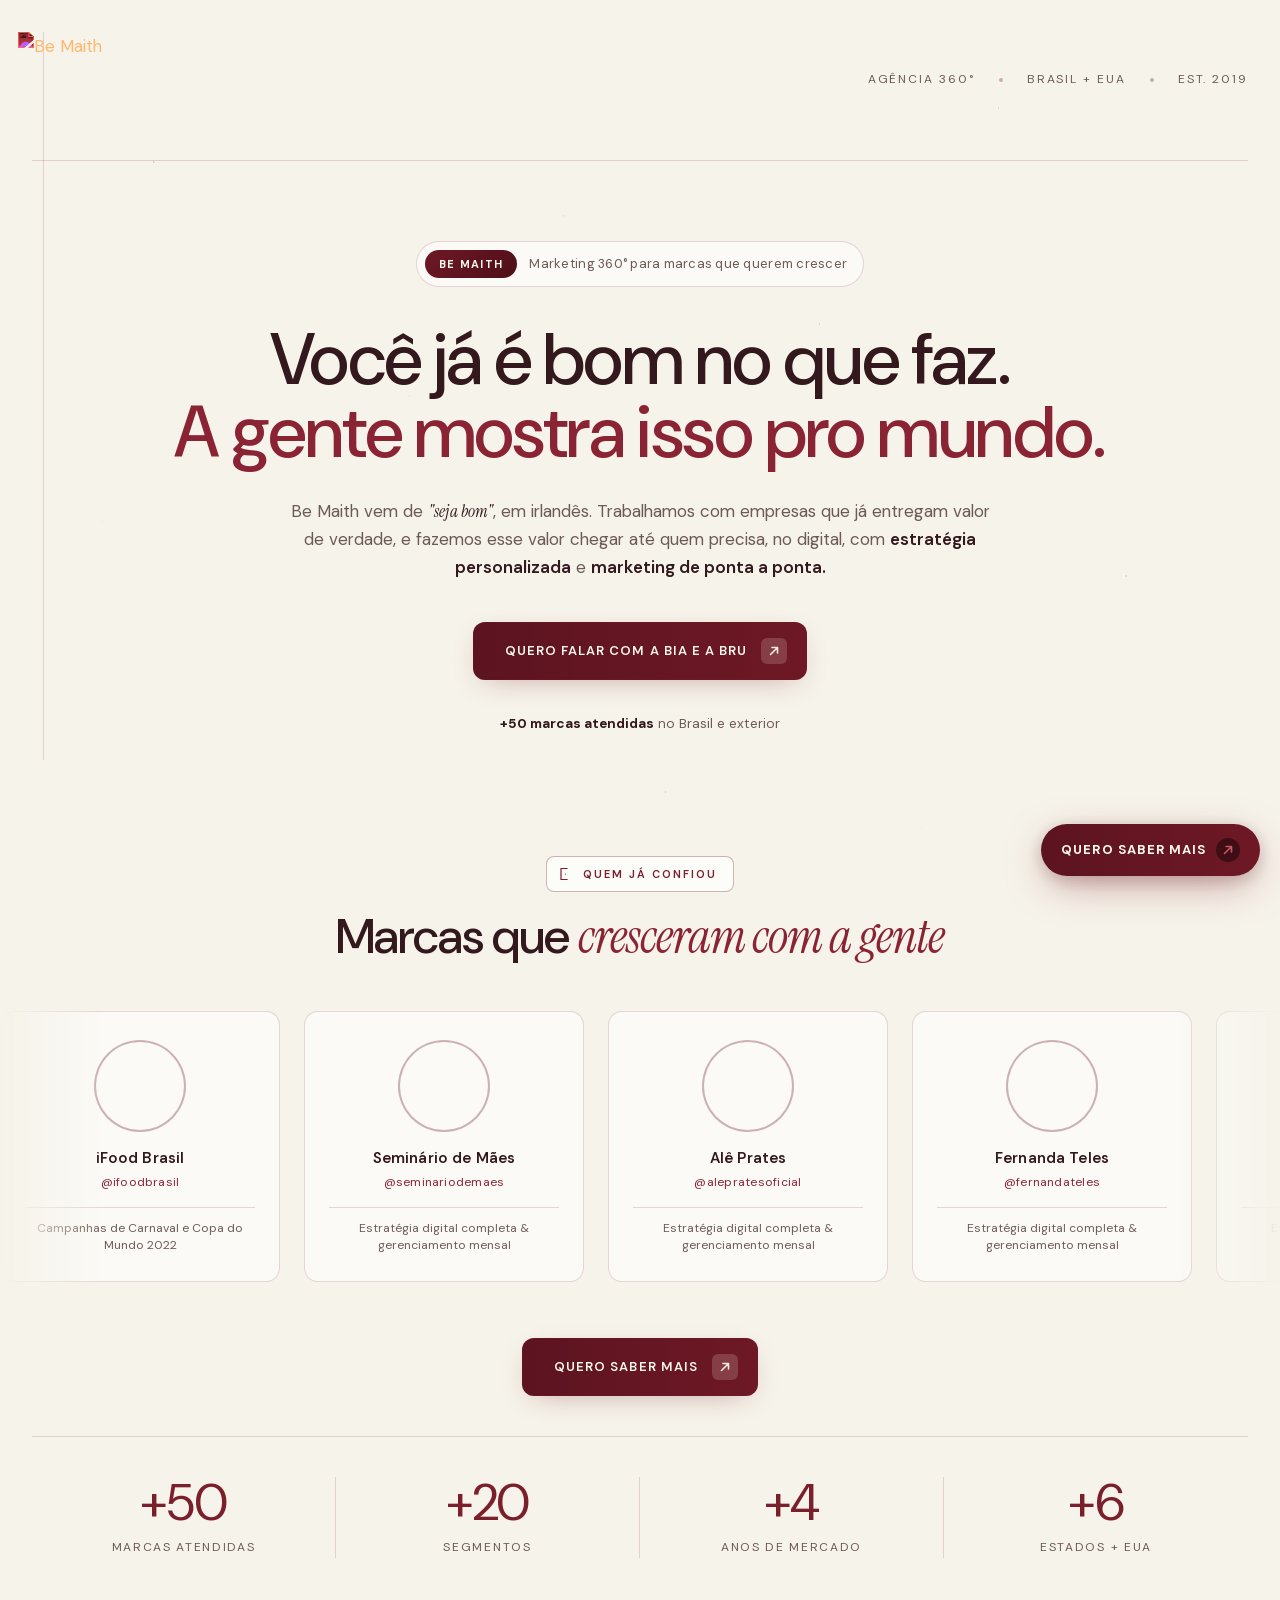
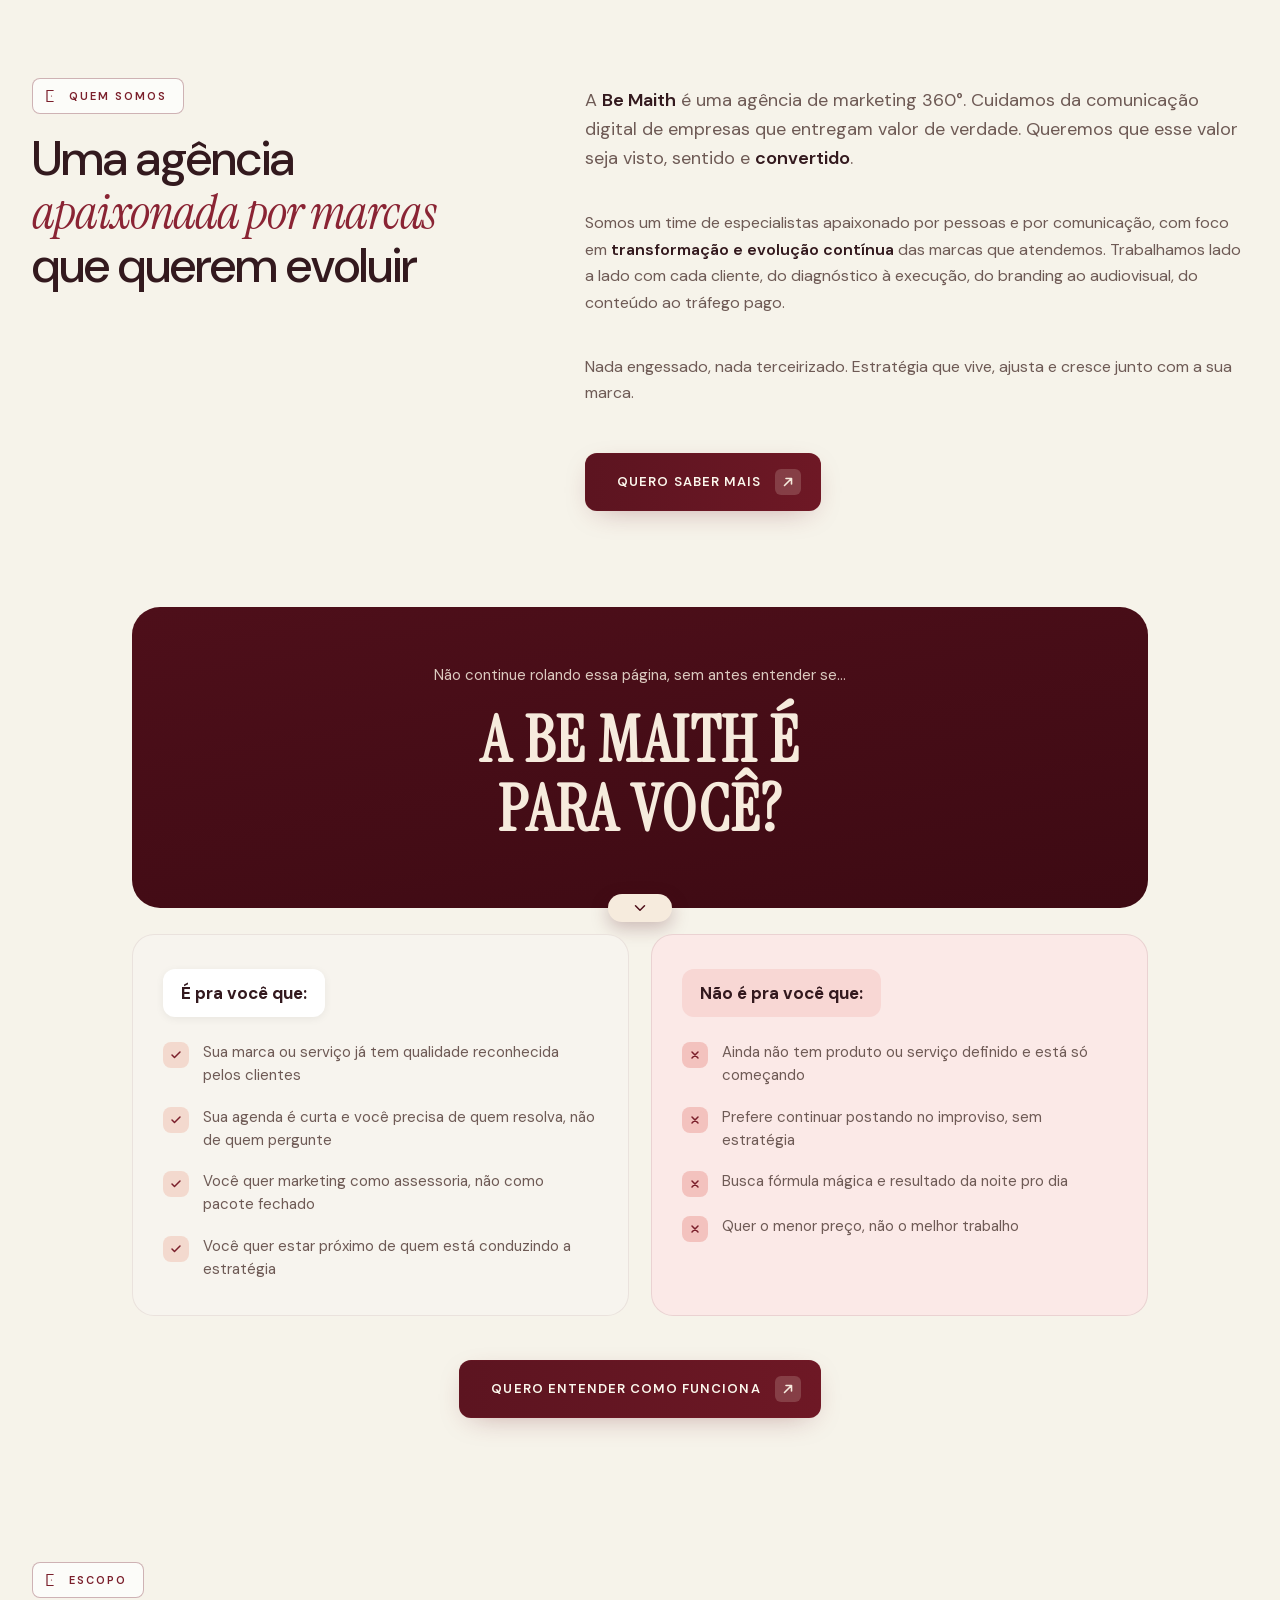
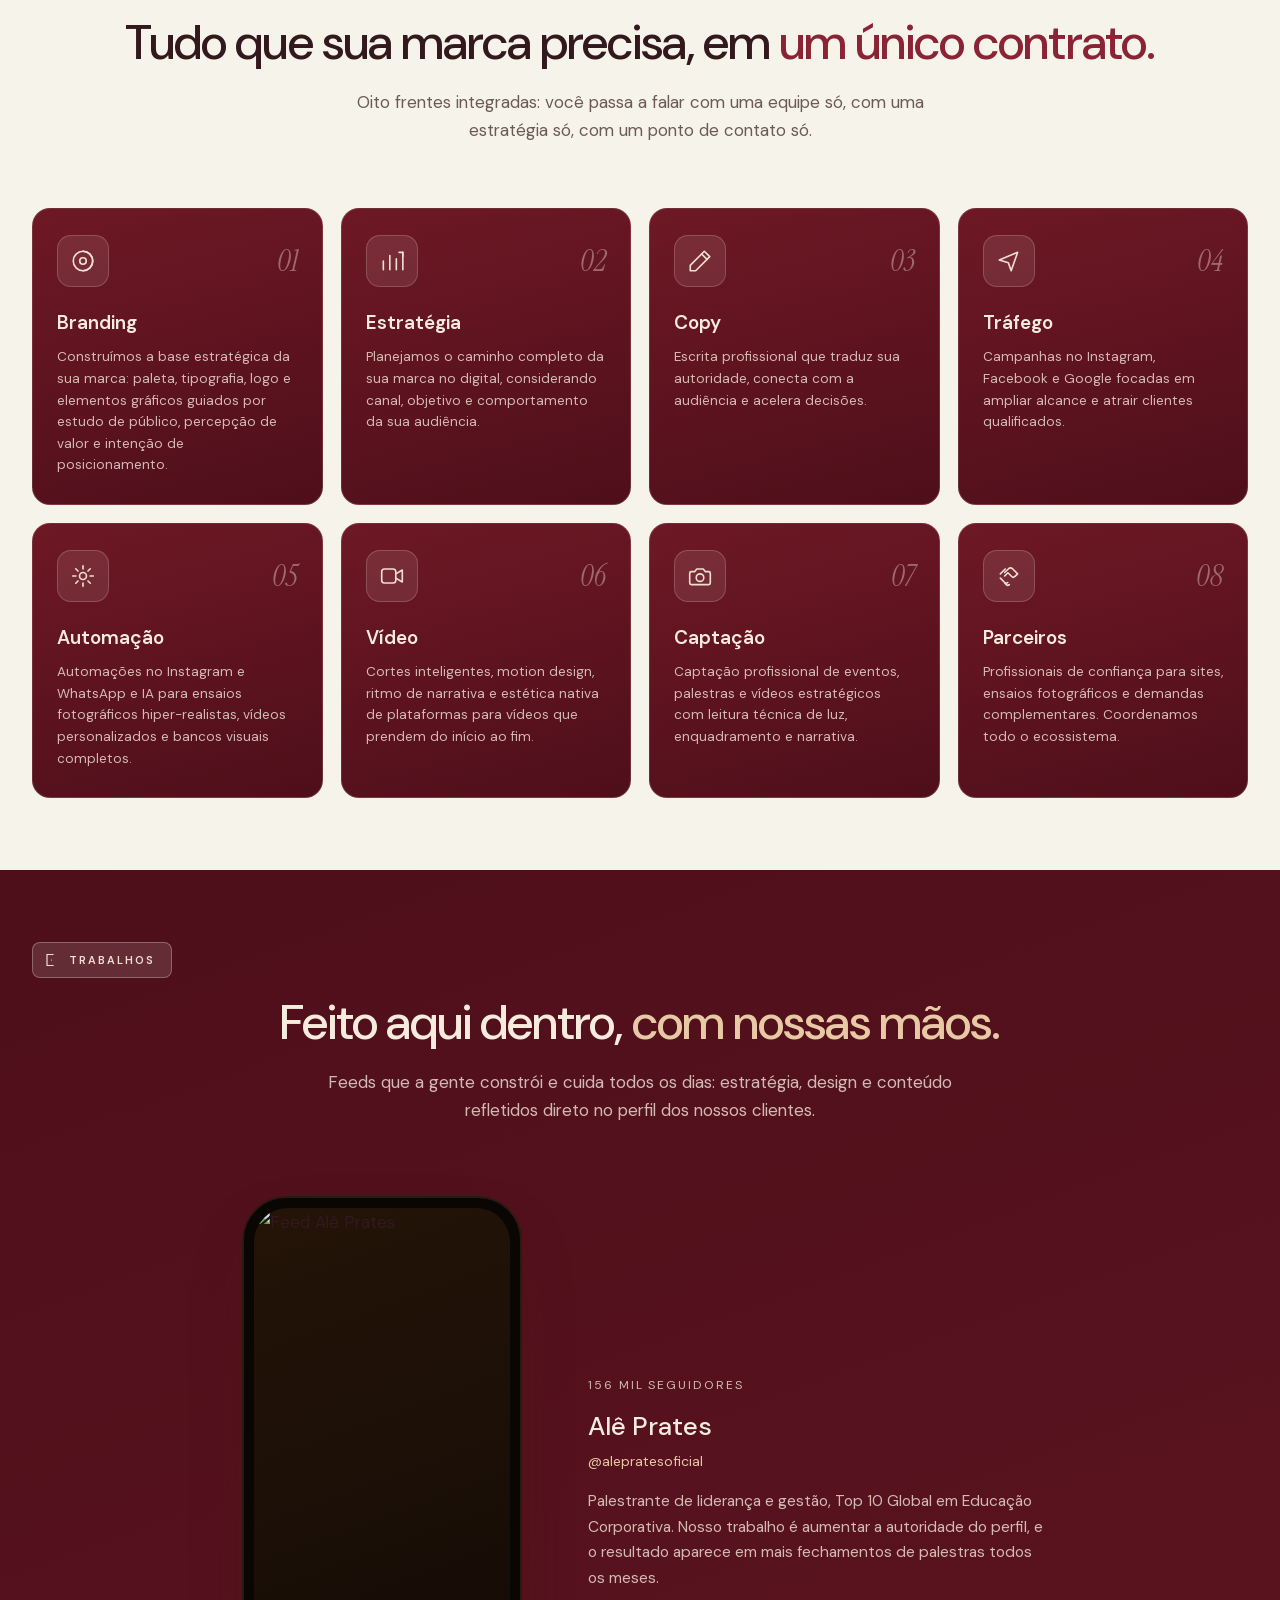
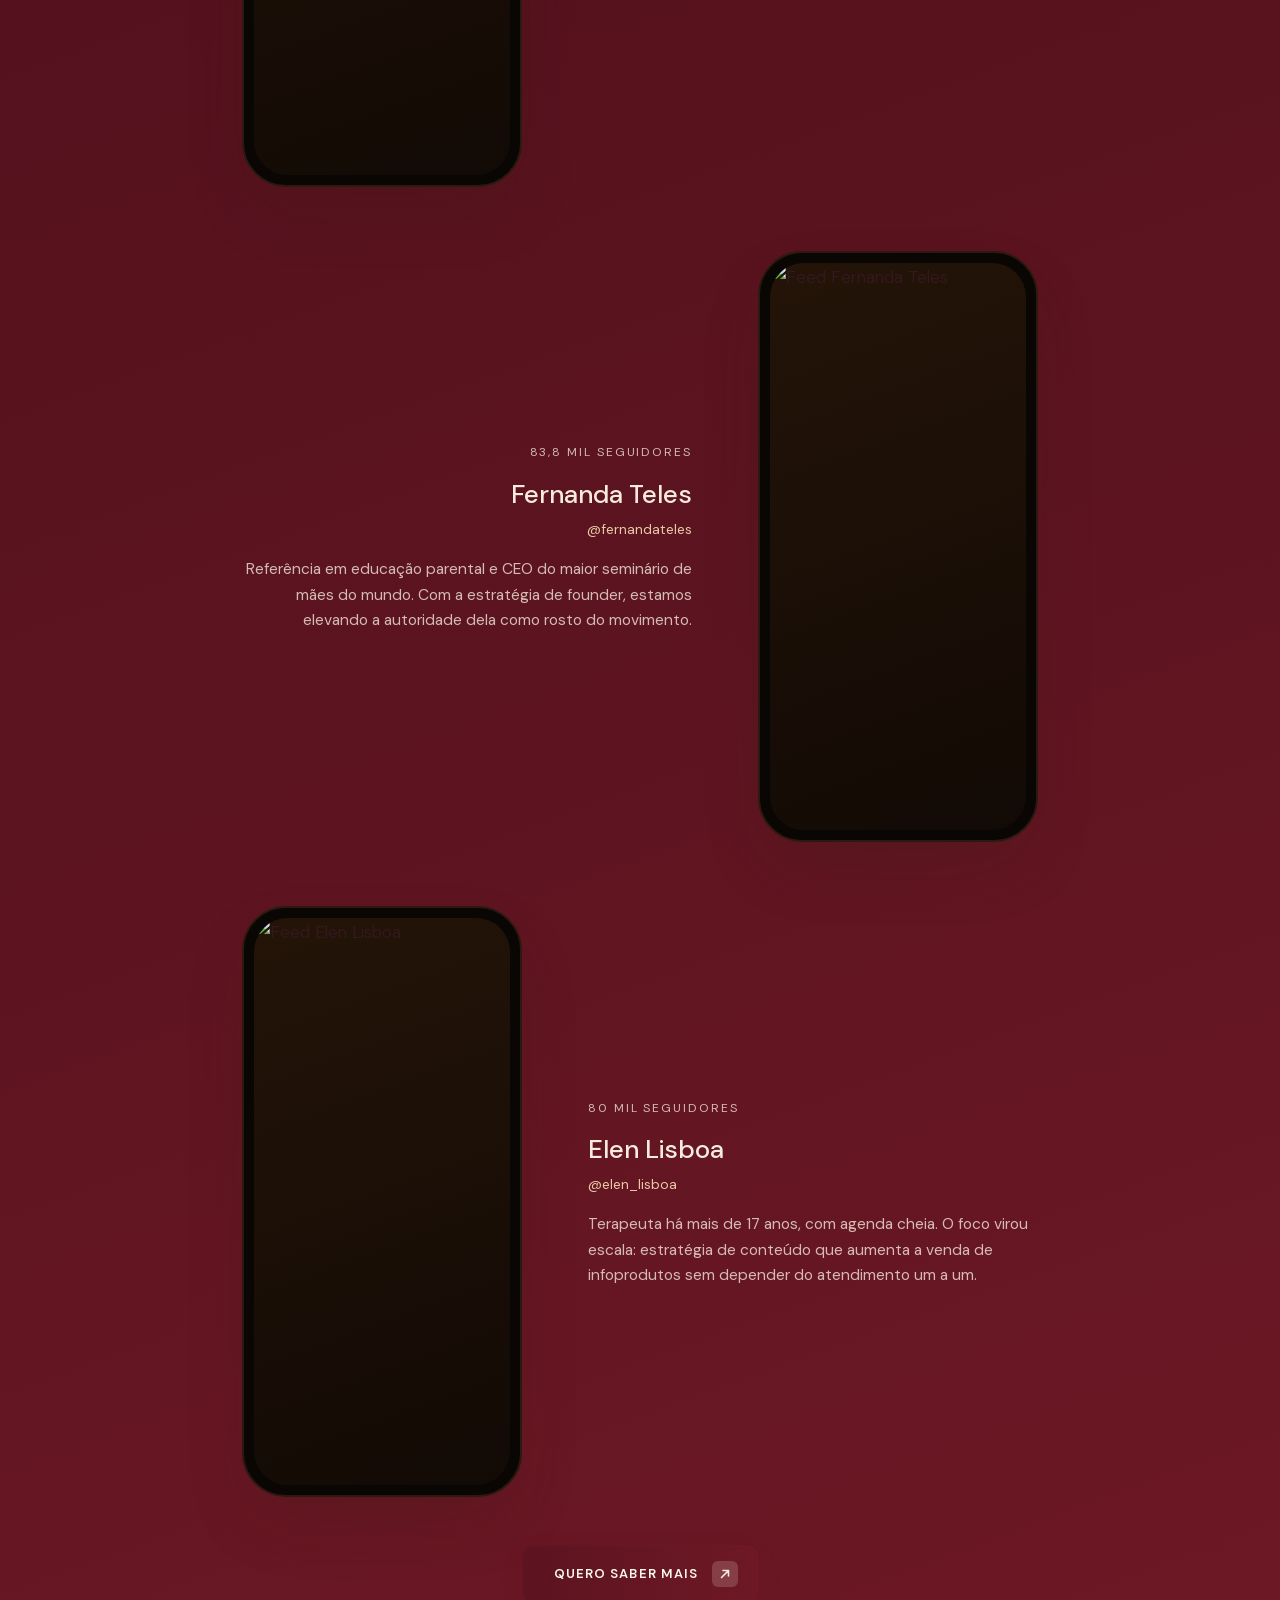
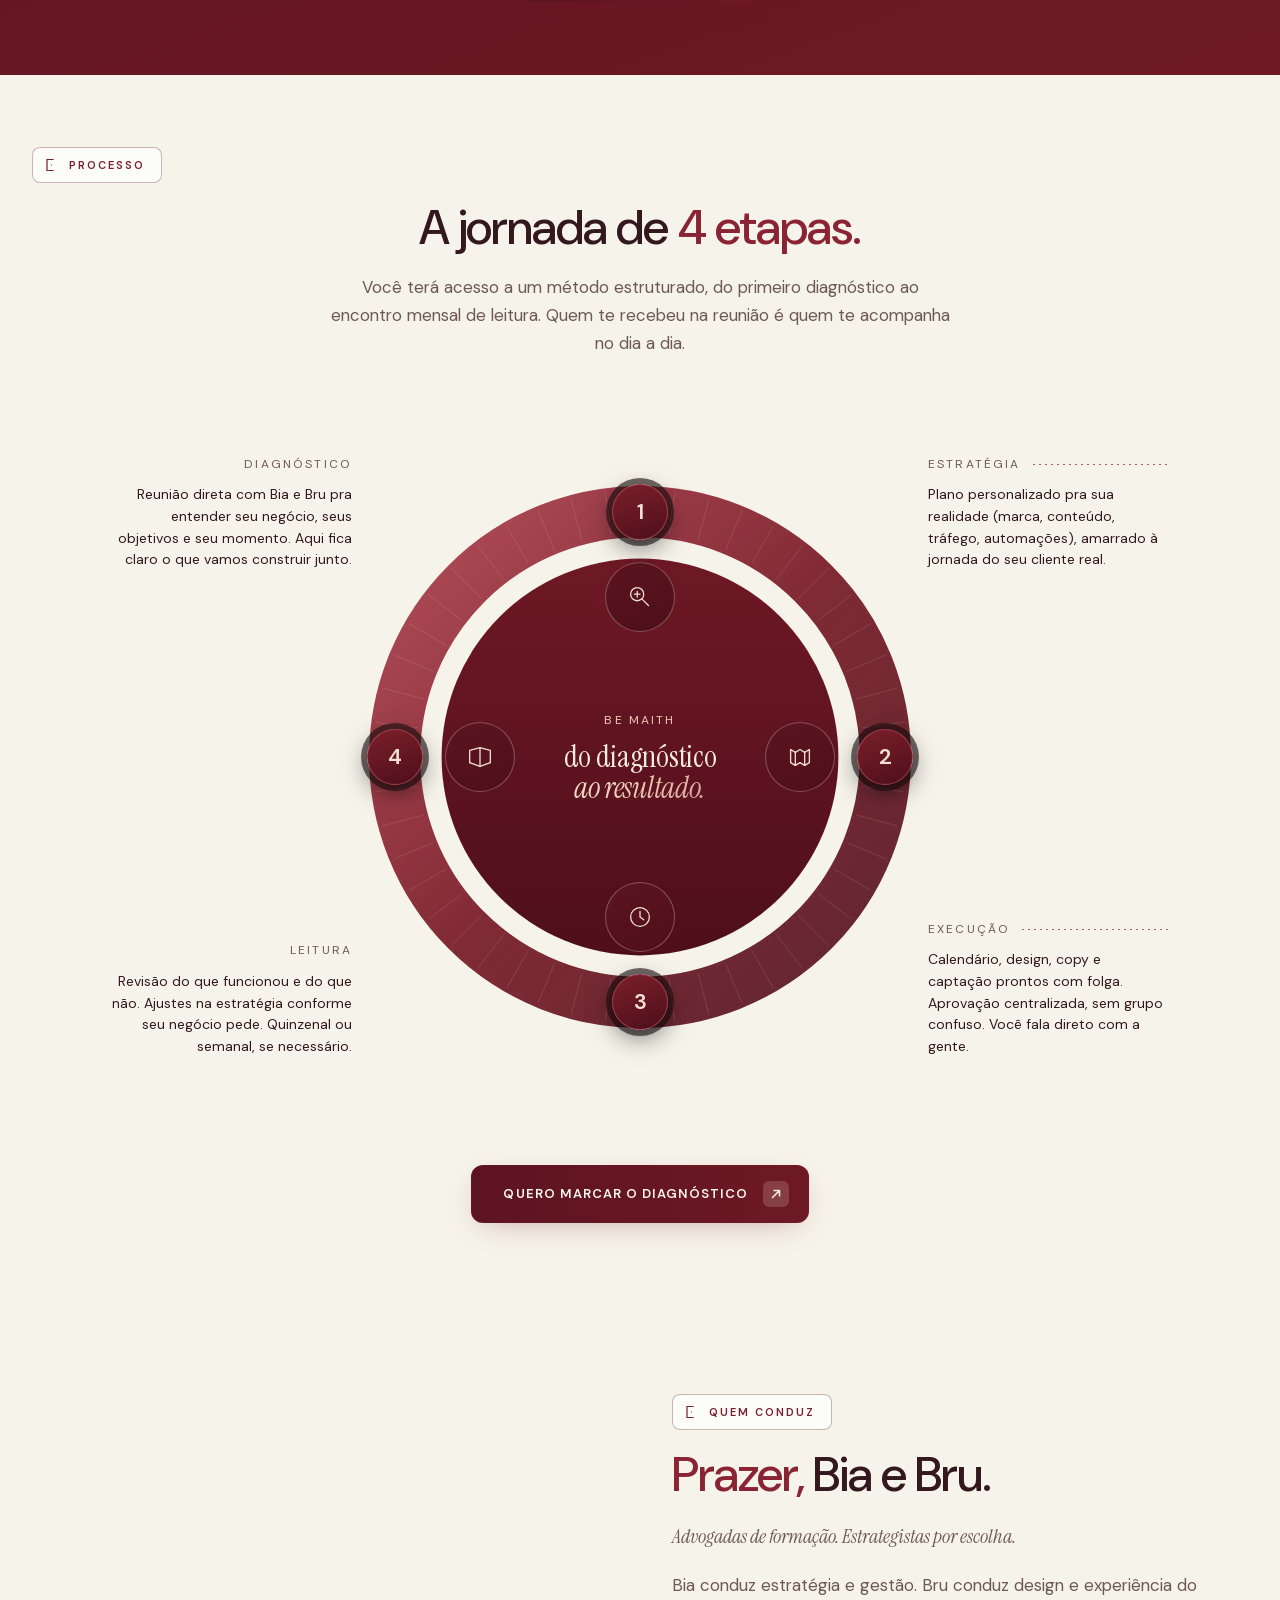
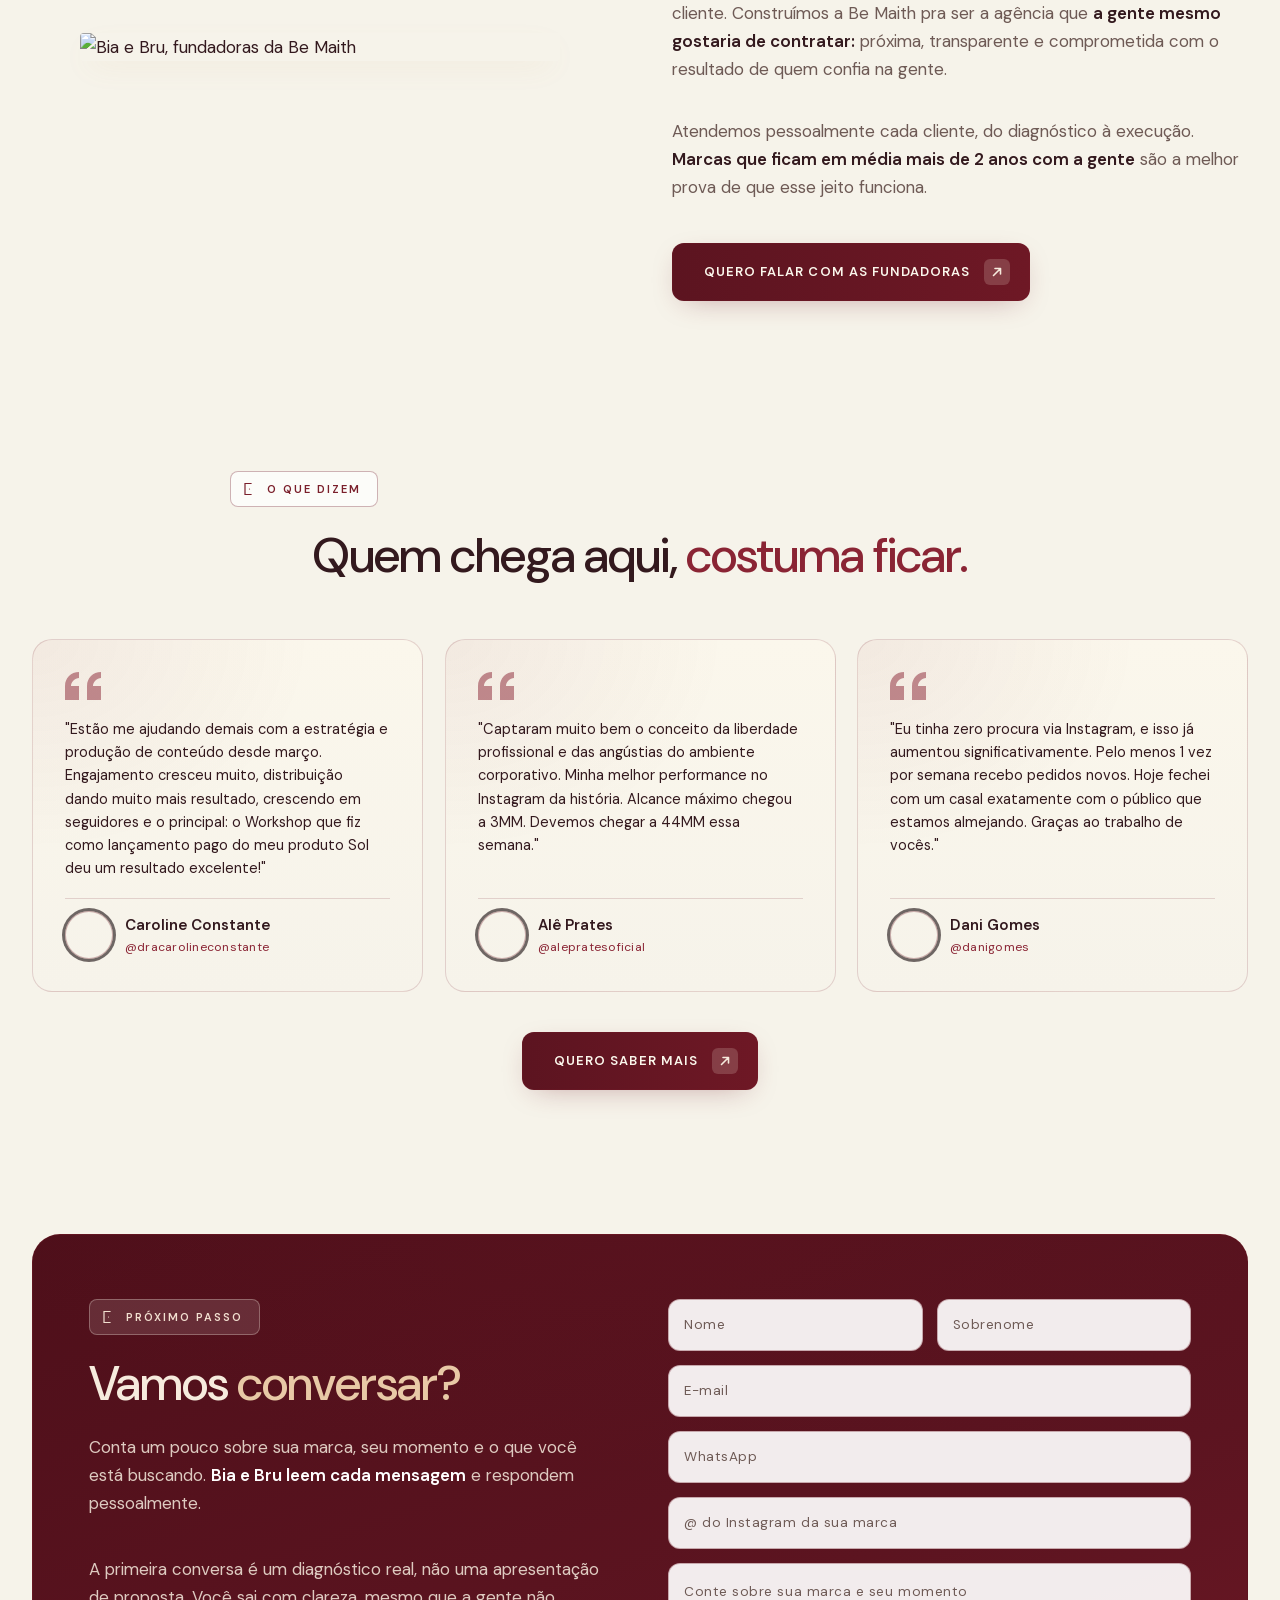
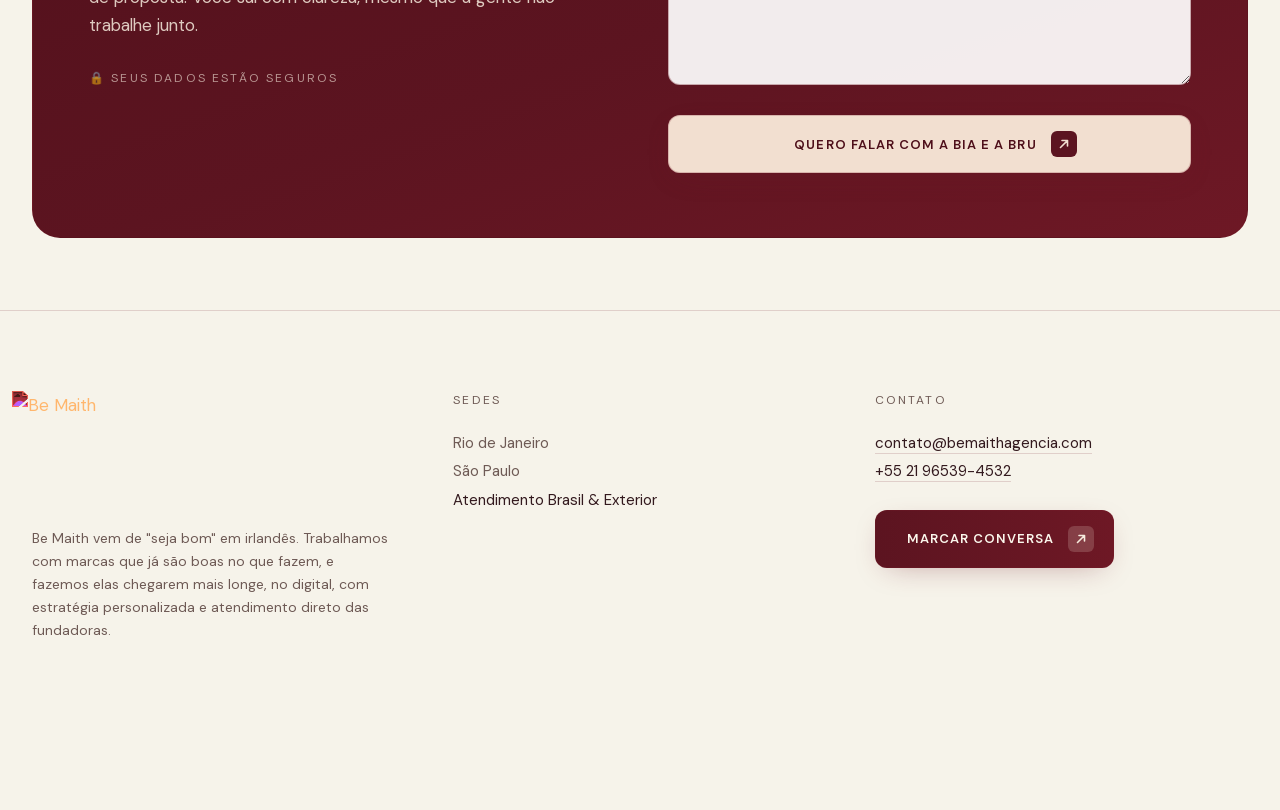
==== commit 1595a50b: "Rename index (5).html to index.html" ====
--- a/index.html
+++ b/index.html
@@ -11,7 +11,7 @@
   font-style: normal;
   font-weight: 400;
   font-display: swap;
-  src: url("assets/font-01.woff2") format('woff2');
+  src: url("font-01.woff2") format('woff2');
   unicode-range: U+0100-02BA, U+02BD-02C5, U+02C7-02CC, U+02CE-02D7, U+02DD-02FF, U+0304, U+0308, U+0329, U+1D00-1DBF, U+1E00-1E9F, U+1EF2-1EFF, U+2020, U+20A0-20AB, U+20AD-20C0, U+2113, U+2C60-2C7F, U+A720-A7FF;
 }
 /* latin */
@@ -20,7 +20,7 @@
   font-style: normal;
   font-weight: 400;
   font-display: swap;
-  src: url("assets/font-02.woff2") format('woff2');
+  src: url("font-02.woff2") format('woff2');
   unicode-range: U+0000-00FF, U+0131, U+0152-0153, U+02BB-02BC, U+02C6, U+02DA, U+02DC, U+0304, U+0308, U+0329, U+2000-206F, U+20AC, U+2122, U+2191, U+2193, U+2212, U+2215, U+FEFF, U+FFFD;
 }
 /* latin-ext */
@@ -29,7 +29,7 @@
   font-style: normal;
   font-weight: 500;
   font-display: swap;
-  src: url("assets/font-01.woff2") format('woff2');
+  src: url("font-01.woff2") format('woff2');
   unicode-range: U+0100-02BA, U+02BD-02C5, U+02C7-02CC, U+02CE-02D7, U+02DD-02FF, U+0304, U+0308, U+0329, U+1D00-1DBF, U+1E00-1E9F, U+1EF2-1EFF, U+2020, U+20A0-20AB, U+20AD-20C0, U+2113, U+2C60-2C7F, U+A720-A7FF;
 }
 /* latin */
@@ -38,7 +38,7 @@
   font-style: normal;
   font-weight: 500;
   font-display: swap;
-  src: url("assets/font-02.woff2") format('woff2');
+  src: url("font-02.woff2") format('woff2');
   unicode-range: U+0000-00FF, U+0131, U+0152-0153, U+02BB-02BC, U+02C6, U+02DA, U+02DC, U+0304, U+0308, U+0329, U+2000-206F, U+20AC, U+2122, U+2191, U+2193, U+2212, U+2215, U+FEFF, U+FFFD;
 }
 /* latin-ext */
@@ -47,7 +47,7 @@
   font-style: normal;
   font-weight: 600;
   font-display: swap;
-  src: url("assets/font-01.woff2") format('woff2');
+  src: url("font-01.woff2") format('woff2');
   unicode-range: U+0100-02BA, U+02BD-02C5, U+02C7-02CC, U+02CE-02D7, U+02DD-02FF, U+0304, U+0308, U+0329, U+1D00-1DBF, U+1E00-1E9F, U+1EF2-1EFF, U+2020, U+20A0-20AB, U+20AD-20C0, U+2113, U+2C60-2C7F, U+A720-A7FF;
 }
 /* latin */
@@ -56,7 +56,7 @@
   font-style: normal;
   font-weight: 600;
   font-display: swap;
-  src: url("assets/font-02.woff2") format('woff2');
+  src: url("font-02.woff2") format('woff2');
   unicode-range: U+0000-00FF, U+0131, U+0152-0153, U+02BB-02BC, U+02C6, U+02DA, U+02DC, U+0304, U+0308, U+0329, U+2000-206F, U+20AC, U+2122, U+2191, U+2193, U+2212, U+2215, U+FEFF, U+FFFD;
 }
 /* latin-ext */
@@ -65,7 +65,7 @@
   font-style: normal;
   font-weight: 700;
   font-display: swap;
-  src: url("assets/font-01.woff2") format('woff2');
+  src: url("font-01.woff2") format('woff2');
   unicode-range: U+0100-02BA, U+02BD-02C5, U+02C7-02CC, U+02CE-02D7, U+02DD-02FF, U+0304, U+0308, U+0329, U+1D00-1DBF, U+1E00-1E9F, U+1EF2-1EFF, U+2020, U+20A0-20AB, U+20AD-20C0, U+2113, U+2C60-2C7F, U+A720-A7FF;
 }
 /* latin */
@@ -74,23 +74,38 @@
   font-style: normal;
   font-weight: 700;
   font-display: swap;
-  src: url("assets/font-02.woff2") format('woff2');
+  src: url("font-02.woff2") format('woff2');
   unicode-range: U+0000-00FF, U+0131, U+0152-0153, U+02BB-02BC, U+02C6, U+02DA, U+02DC, U+0304, U+0308, U+0329, U+2000-206F, U+20AC, U+2122, U+2191, U+2193, U+2212, U+2215, U+FEFF, U+FFFD;
 }
-
-
-
-
-
-
-
-
-
-
-
-
-
-
+/* vietnamese */
+
+/* latin-ext */
+
+/* latin */
+
+/* vietnamese */
+
+/* latin-ext */
+
+/* latin */
+
+/* vietnamese */
+
+/* latin-ext */
+
+/* latin */
+
+/* vietnamese */
+
+/* latin-ext */
+
+/* latin */
+
+/* vietnamese */
+
+/* latin-ext */
+
+/* latin */
 
 /* cyrillic-ext */
 @font-face {
@@ -98,7 +113,7 @@
   font-style: normal;
   font-weight: 400;
   font-display: swap;
-  src: url("assets/font-09.woff2") format('woff2');
+  src: url("font-09.woff2") format('woff2');
   unicode-range: U+0460-052F, U+1C80-1C8A, U+20B4, U+2DE0-2DFF, U+A640-A69F, U+FE2E-FE2F;
 }
 /* cyrillic */
@@ -107,7 +122,7 @@
   font-style: normal;
   font-weight: 400;
   font-display: swap;
-  src: url("assets/font-10.woff2") format('woff2');
+  src: url("font-10.woff2") format('woff2');
   unicode-range: U+0301, U+0400-045F, U+0490-0491, U+04B0-04B1, U+2116;
 }
 /* vietnamese */
@@ -116,7 +131,7 @@
   font-style: normal;
   font-weight: 400;
   font-display: swap;
-  src: url("assets/font-11.woff2") format('woff2');
+  src: url("font-11.woff2") format('woff2');
   unicode-range: U+0102-0103, U+0110-0111, U+0128-0129, U+0168-0169, U+01A0-01A1, U+01AF-01B0, U+0300-0301, U+0303-0304, U+0308-0309, U+0323, U+0329, U+1EA0-1EF9, U+20AB;
 }
 /* latin-ext */
@@ -125,7 +140,7 @@
   font-style: normal;
   font-weight: 400;
   font-display: swap;
-  src: url("assets/font-12.woff2") format('woff2');
+  src: url("font-12.woff2") format('woff2');
   unicode-range: U+0100-02BA, U+02BD-02C5, U+02C7-02CC, U+02CE-02D7, U+02DD-02FF, U+0304, U+0308, U+0329, U+1D00-1DBF, U+1E00-1E9F, U+1EF2-1EFF, U+2020, U+20A0-20AB, U+20AD-20C0, U+2113, U+2C60-2C7F, U+A720-A7FF;
 }
 /* latin */
@@ -134,7 +149,7 @@
   font-style: normal;
   font-weight: 400;
   font-display: swap;
-  src: url("assets/font-13.woff2") format('woff2');
+  src: url("font-13.woff2") format('woff2');
   unicode-range: U+0000-00FF, U+0131, U+0152-0153, U+02BB-02BC, U+02C6, U+02DA, U+02DC, U+0304, U+0308, U+0329, U+2000-206F, U+20AC, U+2122, U+2191, U+2193, U+2212, U+2215, U+FEFF, U+FFFD;
 }
 /* cyrillic-ext */
@@ -143,7 +158,7 @@
   font-style: normal;
   font-weight: 500;
   font-display: swap;
-  src: url("assets/font-09.woff2") format('woff2');
+  src: url("font-09.woff2") format('woff2');
   unicode-range: U+0460-052F, U+1C80-1C8A, U+20B4, U+2DE0-2DFF, U+A640-A69F, U+FE2E-FE2F;
 }
 /* cyrillic */
@@ -152,7 +167,7 @@
   font-style: normal;
   font-weight: 500;
   font-display: swap;
-  src: url("assets/font-10.woff2") format('woff2');
+  src: url("font-10.woff2") format('woff2');
   unicode-range: U+0301, U+0400-045F, U+0490-0491, U+04B0-04B1, U+2116;
 }
 /* vietnamese */
@@ -161,7 +176,7 @@
   font-style: normal;
   font-weight: 500;
   font-display: swap;
-  src: url("assets/font-11.woff2") format('woff2');
+  src: url("font-11.woff2") format('woff2');
   unicode-range: U+0102-0103, U+0110-0111, U+0128-0129, U+0168-0169, U+01A0-01A1, U+01AF-01B0, U+0300-0301, U+0303-0304, U+0308-0309, U+0323, U+0329, U+1EA0-1EF9, U+20AB;
 }
 /* latin-ext */
@@ -170,7 +185,7 @@
   font-style: normal;
   font-weight: 500;
   font-display: swap;
-  src: url("assets/font-12.woff2") format('woff2');
+  src: url("font-12.woff2") format('woff2');
   unicode-range: U+0100-02BA, U+02BD-02C5, U+02C7-02CC, U+02CE-02D7, U+02DD-02FF, U+0304, U+0308, U+0329, U+1D00-1DBF, U+1E00-1E9F, U+1EF2-1EFF, U+2020, U+20A0-20AB, U+20AD-20C0, U+2113, U+2C60-2C7F, U+A720-A7FF;
 }
 /* latin */
@@ -179,7 +194,7 @@
   font-style: normal;
   font-weight: 500;
   font-display: swap;
-  src: url("assets/font-13.woff2") format('woff2');
+  src: url("font-13.woff2") format('woff2');
   unicode-range: U+0000-00FF, U+0131, U+0152-0153, U+02BB-02BC, U+02C6, U+02DA, U+02DC, U+0304, U+0308, U+0329, U+2000-206F, U+20AC, U+2122, U+2191, U+2193, U+2212, U+2215, U+FEFF, U+FFFD;
 }
 /* cyrillic-ext */
@@ -188,7 +203,7 @@
   font-style: normal;
   font-weight: 600;
   font-display: swap;
-  src: url("assets/font-09.woff2") format('woff2');
+  src: url("font-09.woff2") format('woff2');
   unicode-range: U+0460-052F, U+1C80-1C8A, U+20B4, U+2DE0-2DFF, U+A640-A69F, U+FE2E-FE2F;
 }
 /* cyrillic */
@@ -197,7 +212,7 @@
   font-style: normal;
   font-weight: 600;
   font-display: swap;
-  src: url("assets/font-10.woff2") format('woff2');
+  src: url("font-10.woff2") format('woff2');
   unicode-range: U+0301, U+0400-045F, U+0490-0491, U+04B0-04B1, U+2116;
 }
 /* vietnamese */
@@ -206,7 +221,7 @@
   font-style: normal;
   font-weight: 600;
   font-display: swap;
-  src: url("assets/font-11.woff2") format('woff2');
+  src: url("font-11.woff2") format('woff2');
   unicode-range: U+0102-0103, U+0110-0111, U+0128-0129, U+0168-0169, U+01A0-01A1, U+01AF-01B0, U+0300-0301, U+0303-0304, U+0308-0309, U+0323, U+0329, U+1EA0-1EF9, U+20AB;
 }
 /* latin-ext */
@@ -215,7 +230,7 @@
   font-style: normal;
   font-weight: 600;
   font-display: swap;
-  src: url("assets/font-12.woff2") format('woff2');
+  src: url("font-12.woff2") format('woff2');
   unicode-range: U+0100-02BA, U+02BD-02C5, U+02C7-02CC, U+02CE-02D7, U+02DD-02FF, U+0304, U+0308, U+0329, U+1D00-1DBF, U+1E00-1E9F, U+1EF2-1EFF, U+2020, U+20A0-20AB, U+20AD-20C0, U+2113, U+2C60-2C7F, U+A720-A7FF;
 }
 /* latin */
@@ -224,7 +239,7 @@
   font-style: normal;
   font-weight: 600;
   font-display: swap;
-  src: url("assets/font-13.woff2") format('woff2');
+  src: url("font-13.woff2") format('woff2');
   unicode-range: U+0000-00FF, U+0131, U+0152-0153, U+02BB-02BC, U+02C6, U+02DA, U+02DC, U+0304, U+0308, U+0329, U+2000-206F, U+20AC, U+2122, U+2191, U+2193, U+2212, U+2215, U+FEFF, U+FFFD;
 }
 /* cyrillic-ext */
@@ -233,7 +248,7 @@
   font-style: normal;
   font-weight: 700;
   font-display: swap;
-  src: url("assets/font-09.woff2") format('woff2');
+  src: url("font-09.woff2") format('woff2');
   unicode-range: U+0460-052F, U+1C80-1C8A, U+20B4, U+2DE0-2DFF, U+A640-A69F, U+FE2E-FE2F;
 }
 /* cyrillic */
@@ -242,7 +257,7 @@
   font-style: normal;
   font-weight: 700;
   font-display: swap;
-  src: url("assets/font-10.woff2") format('woff2');
+  src: url("font-10.woff2") format('woff2');
   unicode-range: U+0301, U+0400-045F, U+0490-0491, U+04B0-04B1, U+2116;
 }
 /* vietnamese */
@@ -251,7 +266,7 @@
   font-style: normal;
   font-weight: 700;
   font-display: swap;
-  src: url("assets/font-11.woff2") format('woff2');
+  src: url("font-11.woff2") format('woff2');
   unicode-range: U+0102-0103, U+0110-0111, U+0128-0129, U+0168-0169, U+01A0-01A1, U+01AF-01B0, U+0300-0301, U+0303-0304, U+0308-0309, U+0323, U+0329, U+1EA0-1EF9, U+20AB;
 }
 /* latin-ext */
@@ -260,7 +275,7 @@
   font-style: normal;
   font-weight: 700;
   font-display: swap;
-  src: url("assets/font-12.woff2") format('woff2');
+  src: url("font-12.woff2") format('woff2');
   unicode-range: U+0100-02BA, U+02BD-02C5, U+02C7-02CC, U+02CE-02D7, U+02DD-02FF, U+0304, U+0308, U+0329, U+1D00-1DBF, U+1E00-1E9F, U+1EF2-1EFF, U+2020, U+20A0-20AB, U+20AD-20C0, U+2113, U+2C60-2C7F, U+A720-A7FF;
 }
 /* latin */
@@ -269,7 +284,7 @@
   font-style: normal;
   font-weight: 700;
   font-display: swap;
-  src: url("assets/font-13.woff2") format('woff2');
+  src: url("font-13.woff2") format('woff2');
   unicode-range: U+0000-00FF, U+0131, U+0152-0153, U+02BB-02BC, U+02C6, U+02DA, U+02DC, U+0304, U+0308, U+0329, U+2000-206F, U+20AC, U+2122, U+2191, U+2193, U+2212, U+2215, U+FEFF, U+FFFD;
 }
 /* cyrillic-ext */
@@ -278,7 +293,7 @@
   font-style: normal;
   font-weight: 400;
   font-display: swap;
-  src: url("assets/font-14.woff2") format('woff2');
+  src: url("font-14.woff2") format('woff2');
   unicode-range: U+0460-052F, U+1C80-1C8A, U+20B4, U+2DE0-2DFF, U+A640-A69F, U+FE2E-FE2F;
 }
 /* cyrillic */
@@ -287,7 +302,7 @@
   font-style: normal;
   font-weight: 400;
   font-display: swap;
-  src: url("assets/font-15.woff2") format('woff2');
+  src: url("font-15.woff2") format('woff2');
   unicode-range: U+0301, U+0400-045F, U+0490-0491, U+04B0-04B1, U+2116;
 }
 /* symbols2 */
@@ -296,7 +311,7 @@
   font-style: normal;
   font-weight: 400;
   font-display: swap;
-  src: url("assets/font-16.woff2") format('woff2');
+  src: url("font-16.woff2") format('woff2');
   unicode-range: U+2000-2001, U+2004-2008, U+200A, U+23B8-23BD, U+2500-259F;
 }
 /* vietnamese */
@@ -305,7 +320,7 @@
   font-style: normal;
   font-weight: 400;
   font-display: swap;
-  src: url("assets/font-17.woff2") format('woff2');
+  src: url("font-17.woff2") format('woff2');
   unicode-range: U+0102-0103, U+0110-0111, U+0128-0129, U+0168-0169, U+01A0-01A1, U+01AF-01B0, U+0300-0301, U+0303-0304, U+0308-0309, U+0323, U+0329, U+1EA0-1EF9, U+20AB;
 }
 /* latin-ext */
@@ -314,7 +329,7 @@
   font-style: normal;
   font-weight: 400;
   font-display: swap;
-  src: url("assets/font-18.woff2") format('woff2');
+  src: url("font-18.woff2") format('woff2');
   unicode-range: U+0100-02BA, U+02BD-02C5, U+02C7-02CC, U+02CE-02D7, U+02DD-02FF, U+0304, U+0308, U+0329, U+1D00-1DBF, U+1E00-1E9F, U+1EF2-1EFF, U+2020, U+20A0-20AB, U+20AD-20C0, U+2113, U+2C60-2C7F, U+A720-A7FF;
 }
 /* latin */
@@ -323,7 +338,7 @@
   font-style: normal;
   font-weight: 400;
   font-display: swap;
-  src: url("assets/font-19.woff2") format('woff2');
+  src: url("font-19.woff2") format('woff2');
   unicode-range: U+0000-00FF, U+0131, U+0152-0153, U+02BB-02BC, U+02C6, U+02DA, U+02DC, U+0304, U+0308, U+0329, U+2000-206F, U+20AC, U+2122, U+2191, U+2193, U+2212, U+2215, U+FEFF, U+FFFD;
 }
 /* cyrillic-ext */
@@ -332,7 +347,7 @@
   font-style: normal;
   font-weight: 500;
   font-display: swap;
-  src: url("assets/font-14.woff2") format('woff2');
+  src: url("font-14.woff2") format('woff2');
   unicode-range: U+0460-052F, U+1C80-1C8A, U+20B4, U+2DE0-2DFF, U+A640-A69F, U+FE2E-FE2F;
 }
 /* cyrillic */
@@ -341,7 +356,7 @@
   font-style: normal;
   font-weight: 500;
   font-display: swap;
-  src: url("assets/font-15.woff2") format('woff2');
+  src: url("font-15.woff2") format('woff2');
   unicode-range: U+0301, U+0400-045F, U+0490-0491, U+04B0-04B1, U+2116;
 }
 /* symbols2 */
@@ -350,7 +365,7 @@
   font-style: normal;
   font-weight: 500;
   font-display: swap;
-  src: url("assets/font-16.woff2") format('woff2');
+  src: url("font-16.woff2") format('woff2');
   unicode-range: U+2000-2001, U+2004-2008, U+200A, U+23B8-23BD, U+2500-259F;
 }
 /* vietnamese */
@@ -359,7 +374,7 @@
   font-style: normal;
   font-weight: 500;
   font-display: swap;
-  src: url("assets/font-17.woff2") format('woff2');
+  src: url("font-17.woff2") format('woff2');
   unicode-range: U+0102-0103, U+0110-0111, U+0128-0129, U+0168-0169, U+01A0-01A1, U+01AF-01B0, U+0300-0301, U+0303-0304, U+0308-0309, U+0323, U+0329, U+1EA0-1EF9, U+20AB;
 }
 /* latin-ext */
@@ -368,7 +383,7 @@
   font-style: normal;
   font-weight: 500;
   font-display: swap;
-  src: url("assets/font-18.woff2") format('woff2');
+  src: url("font-18.woff2") format('woff2');
   unicode-range: U+0100-02BA, U+02BD-02C5, U+02C7-02CC, U+02CE-02D7, U+02DD-02FF, U+0304, U+0308, U+0329, U+1D00-1DBF, U+1E00-1E9F, U+1EF2-1EFF, U+2020, U+20A0-20AB, U+20AD-20C0, U+2113, U+2C60-2C7F, U+A720-A7FF;
 }
 /* latin */
@@ -377,64 +392,120 @@
   font-style: normal;
   font-weight: 500;
   font-display: swap;
-  src: url("assets/font-19.woff2") format('woff2');
+  src: url("font-19.woff2") format('woff2');
   unicode-range: U+0000-00FF, U+0131, U+0152-0153, U+02BB-02BC, U+02C6, U+02DA, U+02DC, U+0304, U+0308, U+0329, U+2000-206F, U+20AC, U+2122, U+2191, U+2193, U+2212, U+2215, U+FEFF, U+FFFD;
 }
-
-
-
-
-
-
-
-
-
-
-
-
-
-
-
-
-
-
-
-
-
-
-
-
-
-
-
-
-
-
-
-
-
-
-
-
-
-
-
-
-
-
-
-
-
-
-
-
-
-
-
-
-
-
-
+/* cyrillic-ext */
+
+/* cyrillic */
+
+/* greek */
+
+/* vietnamese */
+
+/* latin-ext */
+
+/* latin */
+
+/* cyrillic-ext */
+
+/* cyrillic */
+
+/* greek */
+
+/* vietnamese */
+
+/* latin-ext */
+
+/* latin */
+
+/* cyrillic-ext */
+
+/* cyrillic */
+
+/* greek */
+
+/* vietnamese */
+
+/* latin-ext */
+
+/* latin */
+
+/* cyrillic-ext */
+
+/* cyrillic */
+
+/* greek */
+
+/* vietnamese */
+
+/* latin-ext */
+
+/* latin */
+
+/* latin-ext */
+
+/* latin */
+
+/* latin-ext */
+
+/* latin */
+
+/* latin-ext */
+
+/* latin */
+
+/* latin-ext */
+
+/* latin */
+
+/* cyrillic-ext */
+
+/* vietnamese */
+
+/* latin-ext */
+
+/* latin */
+
+/* cyrillic-ext */
+
+/* vietnamese */
+
+/* latin-ext */
+
+/* latin */
+
+/* cyrillic-ext */
+
+/* vietnamese */
+
+/* latin-ext */
+
+/* latin */
+
+/* cyrillic-ext */
+
+/* vietnamese */
+
+/* latin-ext */
+
+/* latin */
+
+/* latin-ext */
+
+/* latin */
+
+/* latin-ext */
+
+/* latin */
+
+/* latin-ext */
+
+/* latin */
+
+/* latin-ext */
+
+/* latin */
 
 </style>
   <style>/* latin-ext */
@@ -443,7 +514,7 @@
   font-style: italic;
   font-weight: 400;
   font-display: swap;
-  src: url("assets/font-34.woff2") format('woff2');
+  src: url("font-34.woff2") format('woff2');
   unicode-range: U+0100-02BA, U+02BD-02C5, U+02C7-02CC, U+02CE-02D7, U+02DD-02FF, U+0304, U+0308, U+0329, U+1D00-1DBF, U+1E00-1E9F, U+1EF2-1EFF, U+2020, U+20A0-20AB, U+20AD-20C0, U+2113, U+2C60-2C7F, U+A720-A7FF;
 }
 /* latin */
@@ -452,7 +523,7 @@
   font-style: italic;
   font-weight: 400;
   font-display: swap;
-  src: url("assets/font-35.woff2") format('woff2');
+  src: url("font-35.woff2") format('woff2');
   unicode-range: U+0000-00FF, U+0131, U+0152-0153, U+02BB-02BC, U+02C6, U+02DA, U+02DC, U+0304, U+0308, U+0329, U+2000-206F, U+20AC, U+2122, U+2191, U+2193, U+2212, U+2215, U+FEFF, U+FFFD;
 }
 /* latin-ext */
@@ -461,7 +532,7 @@
   font-style: normal;
   font-weight: 400;
   font-display: swap;
-  src: url("assets/font-36.woff2") format('woff2');
+  src: url("font-36.woff2") format('woff2');
   unicode-range: U+0100-02BA, U+02BD-02C5, U+02C7-02CC, U+02CE-02D7, U+02DD-02FF, U+0304, U+0308, U+0329, U+1D00-1DBF, U+1E00-1E9F, U+1EF2-1EFF, U+2020, U+20A0-20AB, U+20AD-20C0, U+2113, U+2C60-2C7F, U+A720-A7FF;
 }
 /* latin */
@@ -470,36 +541,64 @@
   font-style: normal;
   font-weight: 400;
   font-display: swap;
-  src: url("assets/font-37.woff2") format('woff2');
+  src: url("font-37.woff2") format('woff2');
   unicode-range: U+0000-00FF, U+0131, U+0152-0153, U+02BB-02BC, U+02C6, U+02DA, U+02DC, U+0304, U+0308, U+0329, U+2000-206F, U+20AC, U+2122, U+2191, U+2193, U+2212, U+2215, U+FEFF, U+FFFD;
 }
-
-
-
-
-
-
-
-
-
-
-
-
-
-
-
-
-
-
-
-
-
-
-
-
-
-
-
+/* cyrillic */
+
+/* vietnamese */
+
+/* latin-ext */
+
+/* latin */
+
+/* cyrillic */
+
+/* vietnamese */
+
+/* latin-ext */
+
+/* latin */
+
+/* cyrillic */
+
+/* vietnamese */
+
+/* latin-ext */
+
+/* latin */
+
+/* cyrillic */
+
+/* vietnamese */
+
+/* latin-ext */
+
+/* latin */
+
+/* cyrillic */
+
+/* vietnamese */
+
+/* latin-ext */
+
+/* latin */
+
+/* cyrillic */
+
+/* vietnamese */
+
+/* latin-ext */
+
+/* latin */
+
+/* cyrillic */
+
+/* vietnamese */
+
+/* latin-ext */
+
+/* latin */
 
 </style>
   <style>/* ─────────────────────────────────────────────────────────────
@@ -1702,81 +1801,14 @@
   
   <div id="root"></div>
 
-  <script src="assets/script-01.js"></script>
-  <script src="assets/script-02.js"></script>
-  <script src="assets/script-03.js"></script>
-
-  <script type="text/babel" src="assets/script-07.jsx"></script>
-  <script type="text/babel" src="assets/script-06.js"></script>
-  <script type="text/babel" src="assets/script-04.js"></script>
-  <script type="text/babel" src="assets/script-05.js"></script>
-
-  <script type="text/babel">
-    const { useEffect } = React;
-
-    function App() {
-      // Scroll reveal observer
-      useEffect(() => {
-        const io = new IntersectionObserver((entries) => {
-          for (const e of entries) {
-            if (e.isIntersecting) {
-              e.target.classList.add('in');
-              io.unobserve(e.target);
-            }
-          }
-        }, { rootMargin: '0px 0px -8% 0px', threshold: 0.08 });
-
-        const enroll = () => {
-          const targets = document.querySelectorAll(
-            'section.section .container > *, section.section .card, section.section .card-vertical, section.section .split-2 > *, .section-head-center, footer .container > *'
-          );
-          targets.forEach((el, i) => {
-            if (!el.classList.contains('reveal')) {
-              el.classList.add('reveal');
-              el.style.transitionDelay = `${Math.min(i % 6, 5) * 60}ms`;
-              io.observe(el);
-            }
-          });
-        };
-        const t = setTimeout(enroll, 80);
-        return () => { clearTimeout(t); io.disconnect(); };
-      }, []);
-
-      // Hero parallax
-      useEffect(() => {
-        const onScroll = () => {
-          const el = document.querySelector('.hero-bg-frame .ph');
-          if (!el) return;
-          const rect = el.getBoundingClientRect();
-          const offset = Math.max(-60, Math.min(60, rect.top * -0.06));
-          el.style.transform = `scale(1.08) translateY(${offset}px)`;
-        };
-        onScroll();
-        window.addEventListener('scroll', onScroll, { passive: true });
-        return () => window.removeEventListener('scroll', onScroll);
-      }, []);
-
-      return (
-        <React.Fragment>
-          <BMHero />
-          <BMClientes />
-          <BMQuemSomos />
-          <BMParaQuem />
-          <BMServicos />
-          <BMPortfolio />
-          <BMComoFunciona />
-          <BMSobre />
-          <BMDepoimentos />
-          <BMForm />
-          <BMFooter />
-          <BMFloatCTA />
-          <BMTweaks />
-        </React.Fragment>
-      );
-    }
-
-    ReactDOM.createRoot(document.getElementById('root')).render(<App />);
-  </script>
-
-
-</body></html>+  <script src="script-01.js"></script>
+  <script src="script-02.js"></script>
+  <script src="script-07.js"></script>
+  <script src="script-06.js"></script>
+  <script src="script-04.js"></script>
+  <script src="script-05.js"></script>
+
+  <script src="app.js"></script>
+
+
+</body></html>
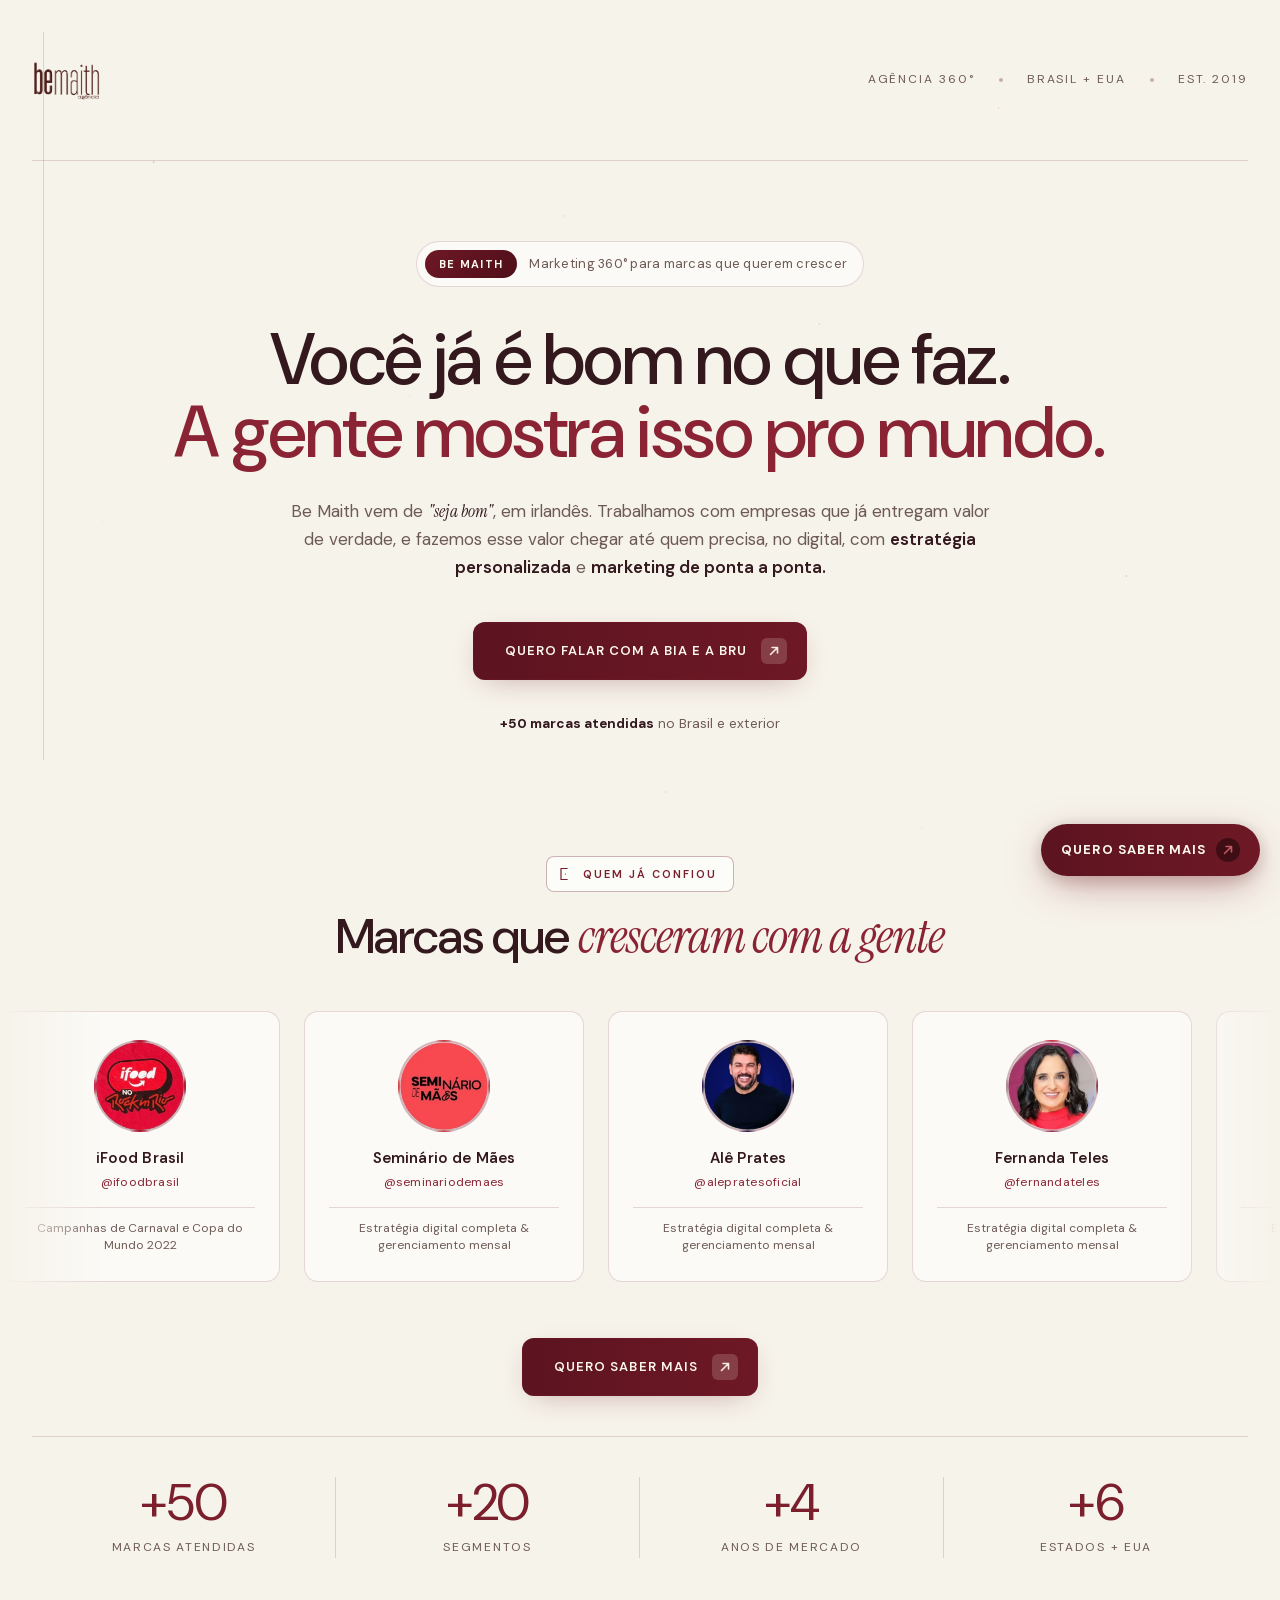
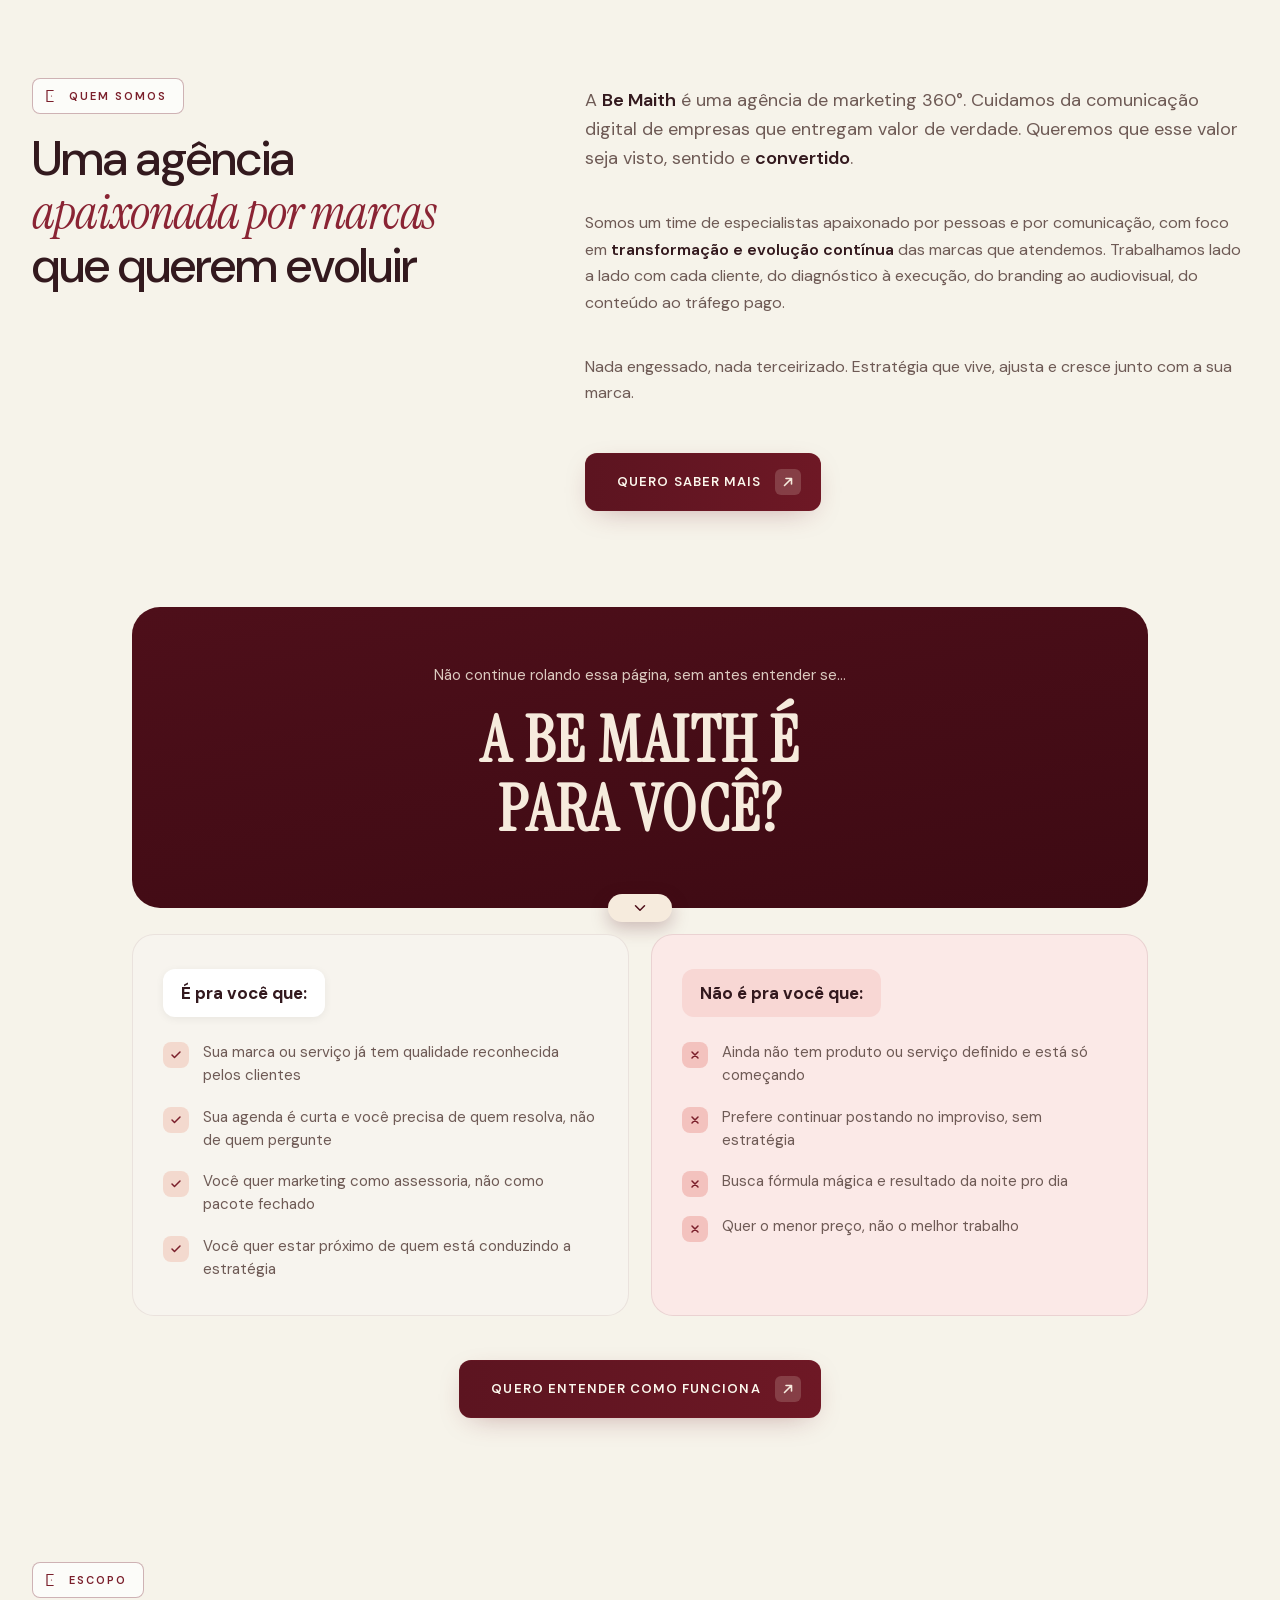
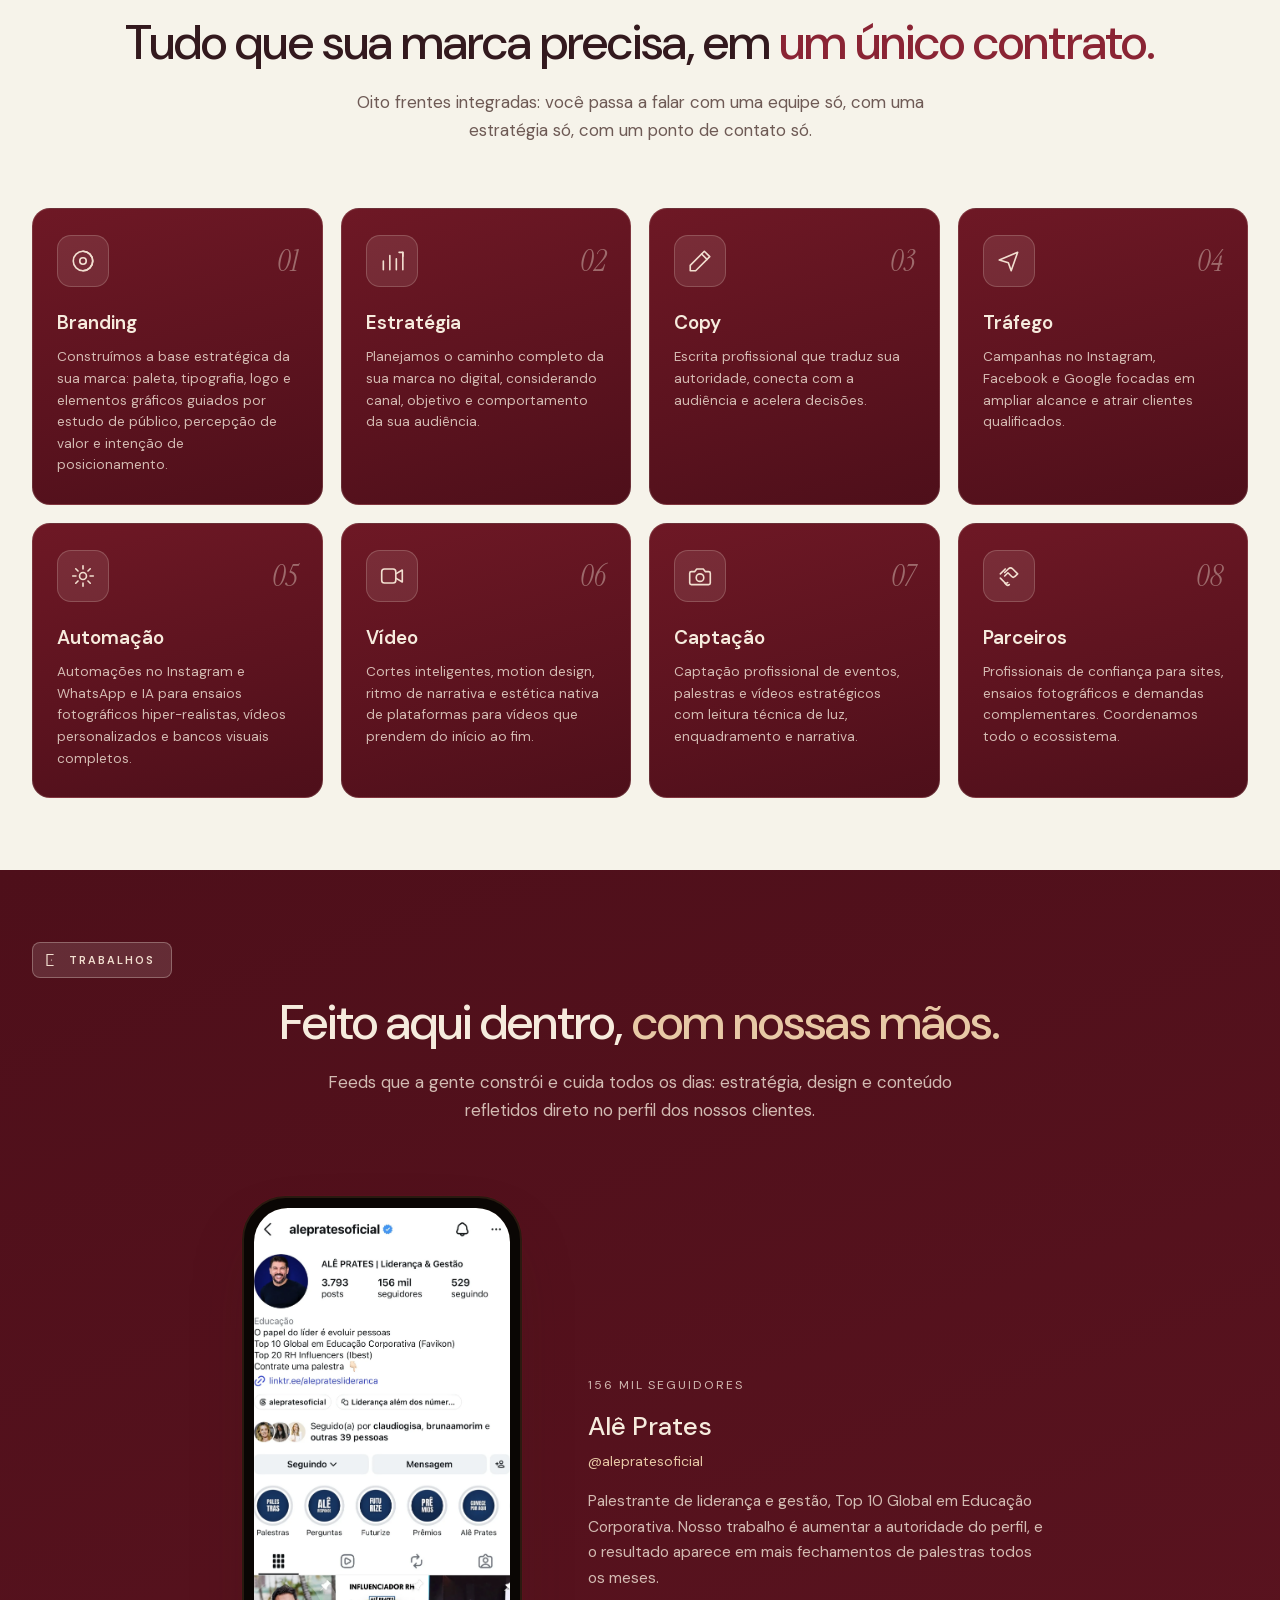
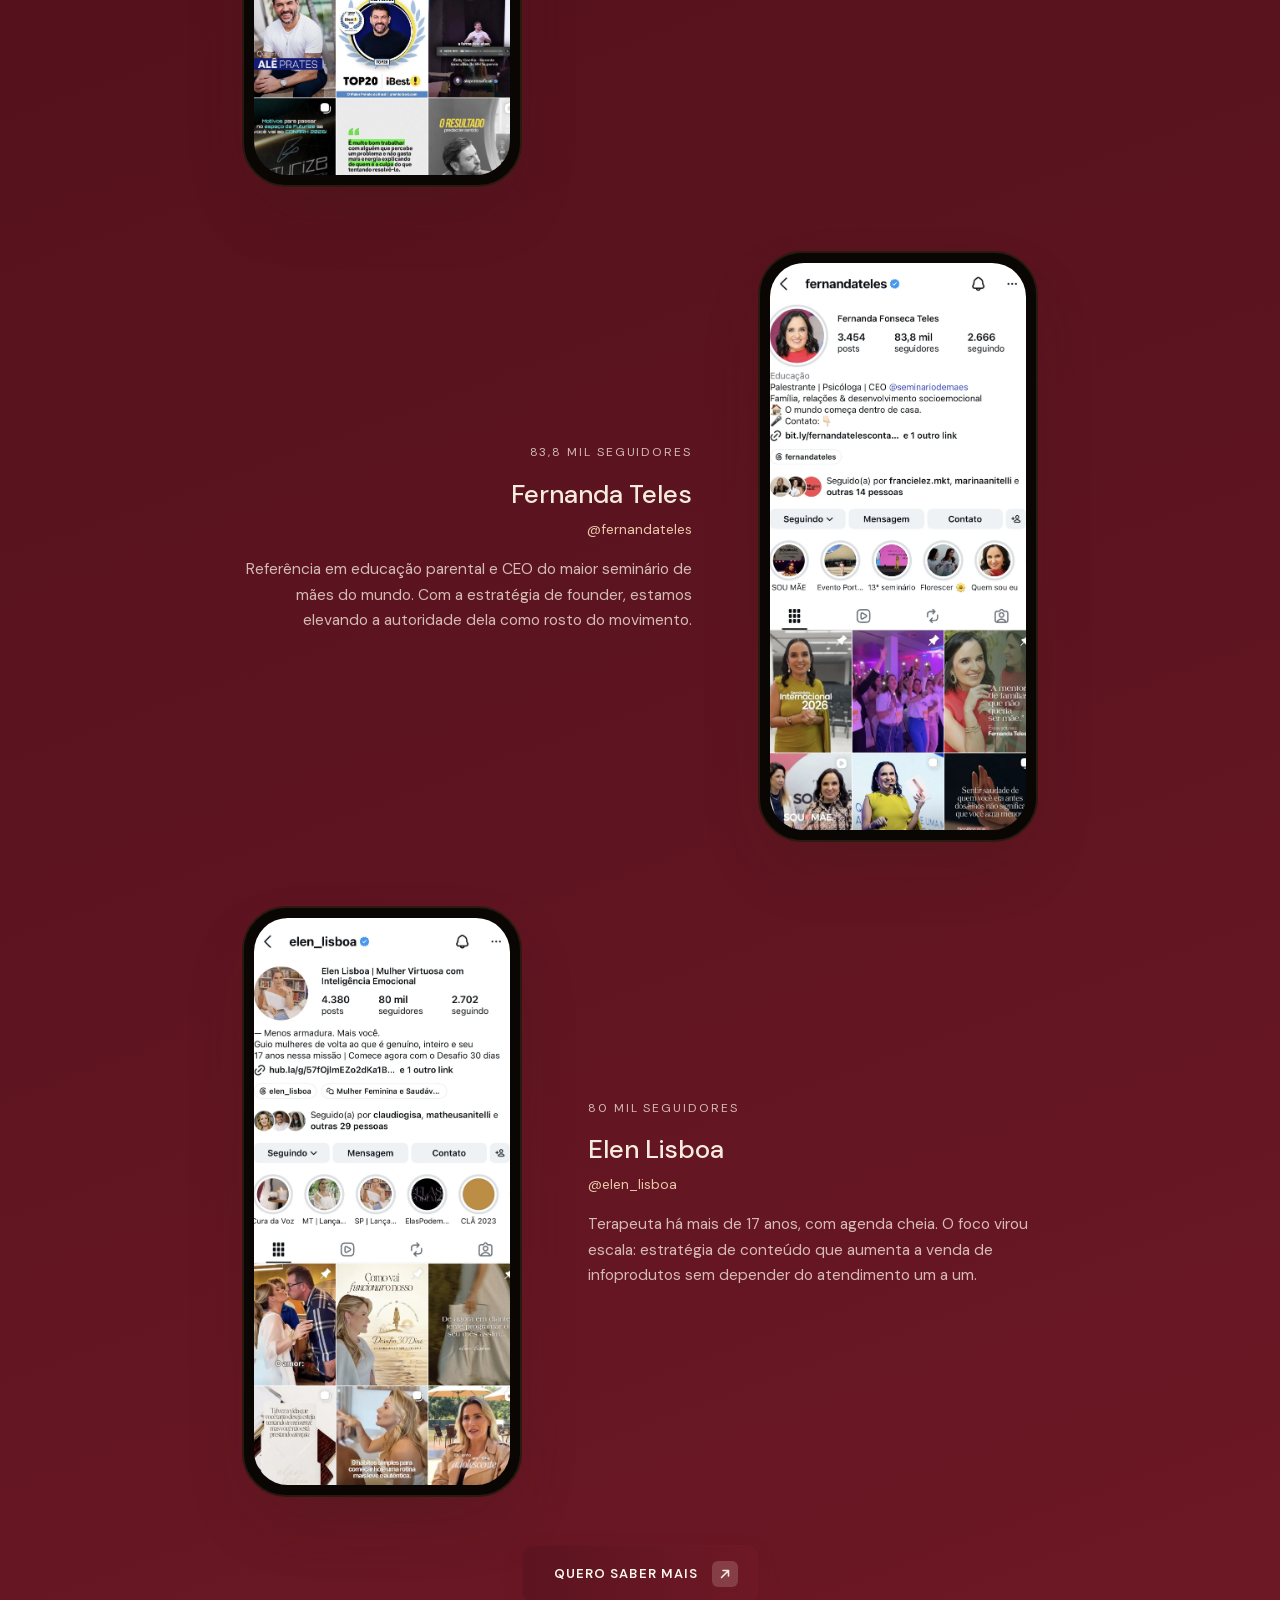
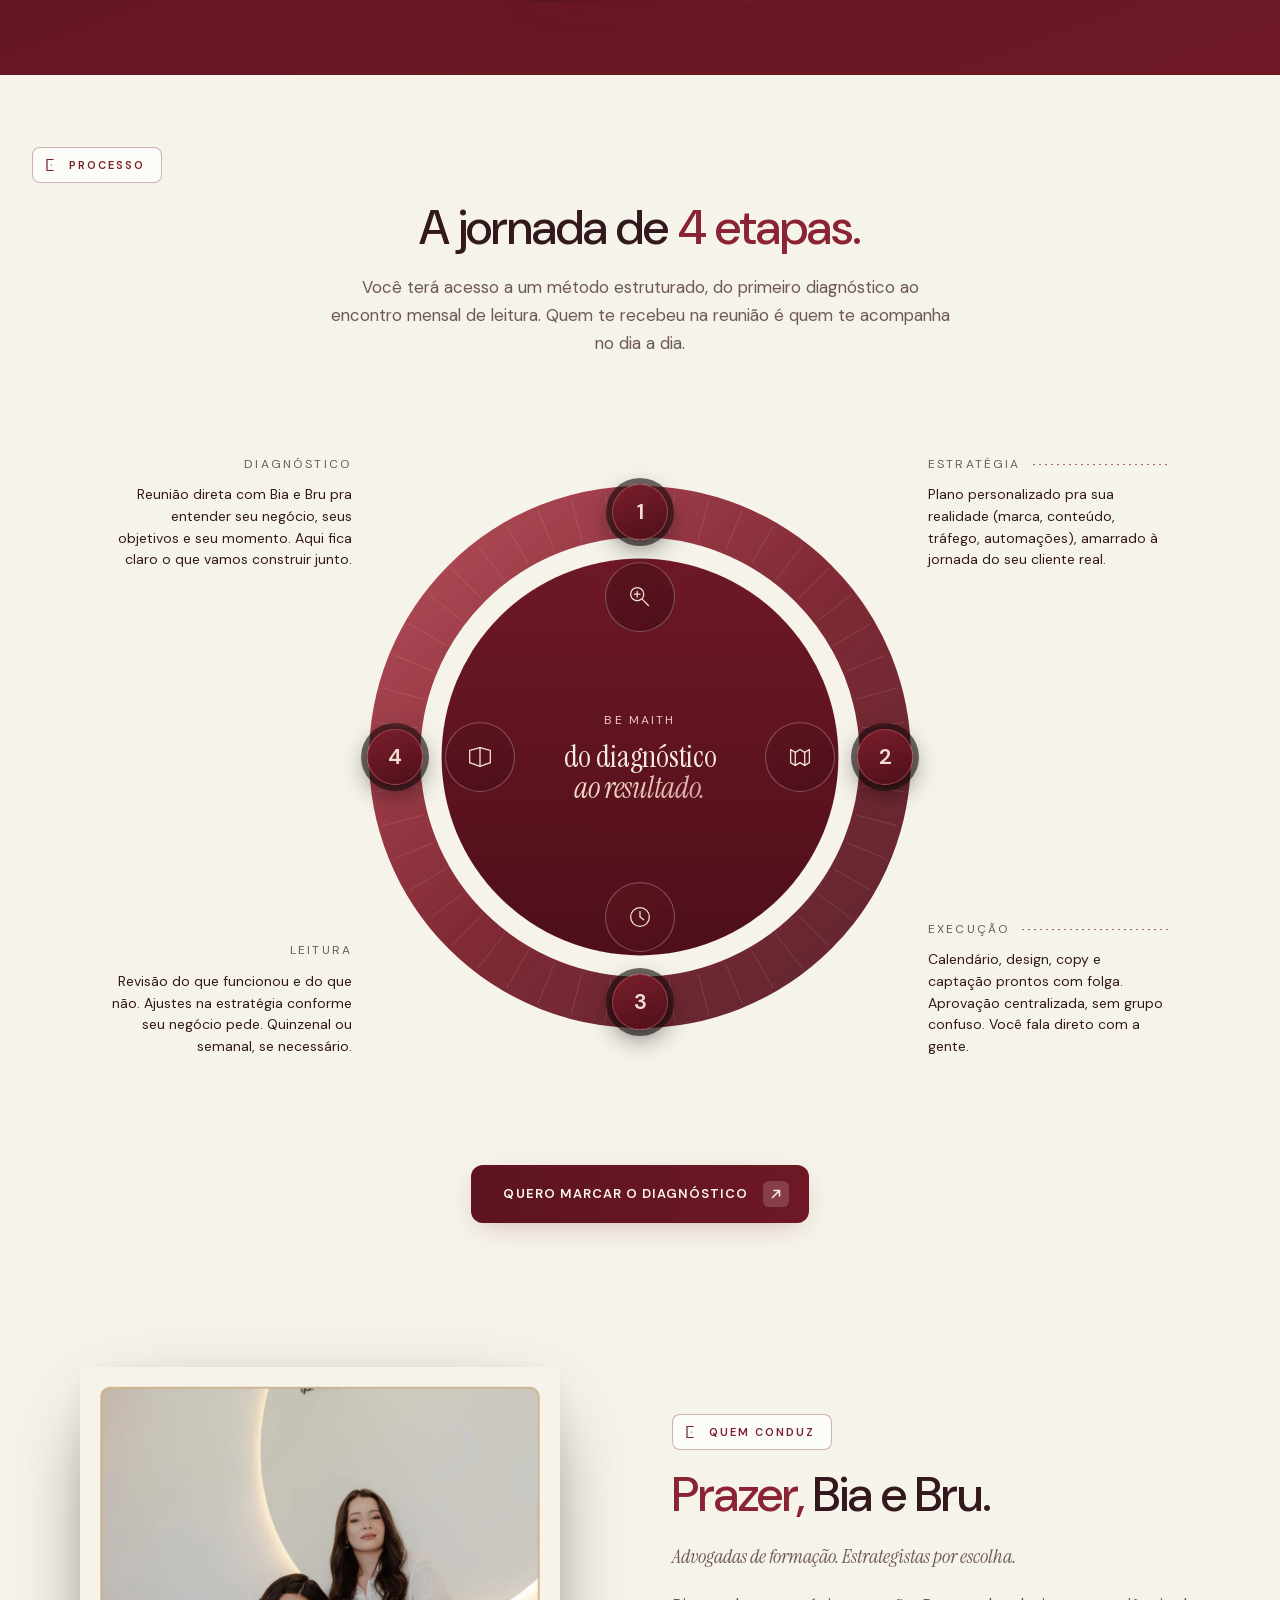
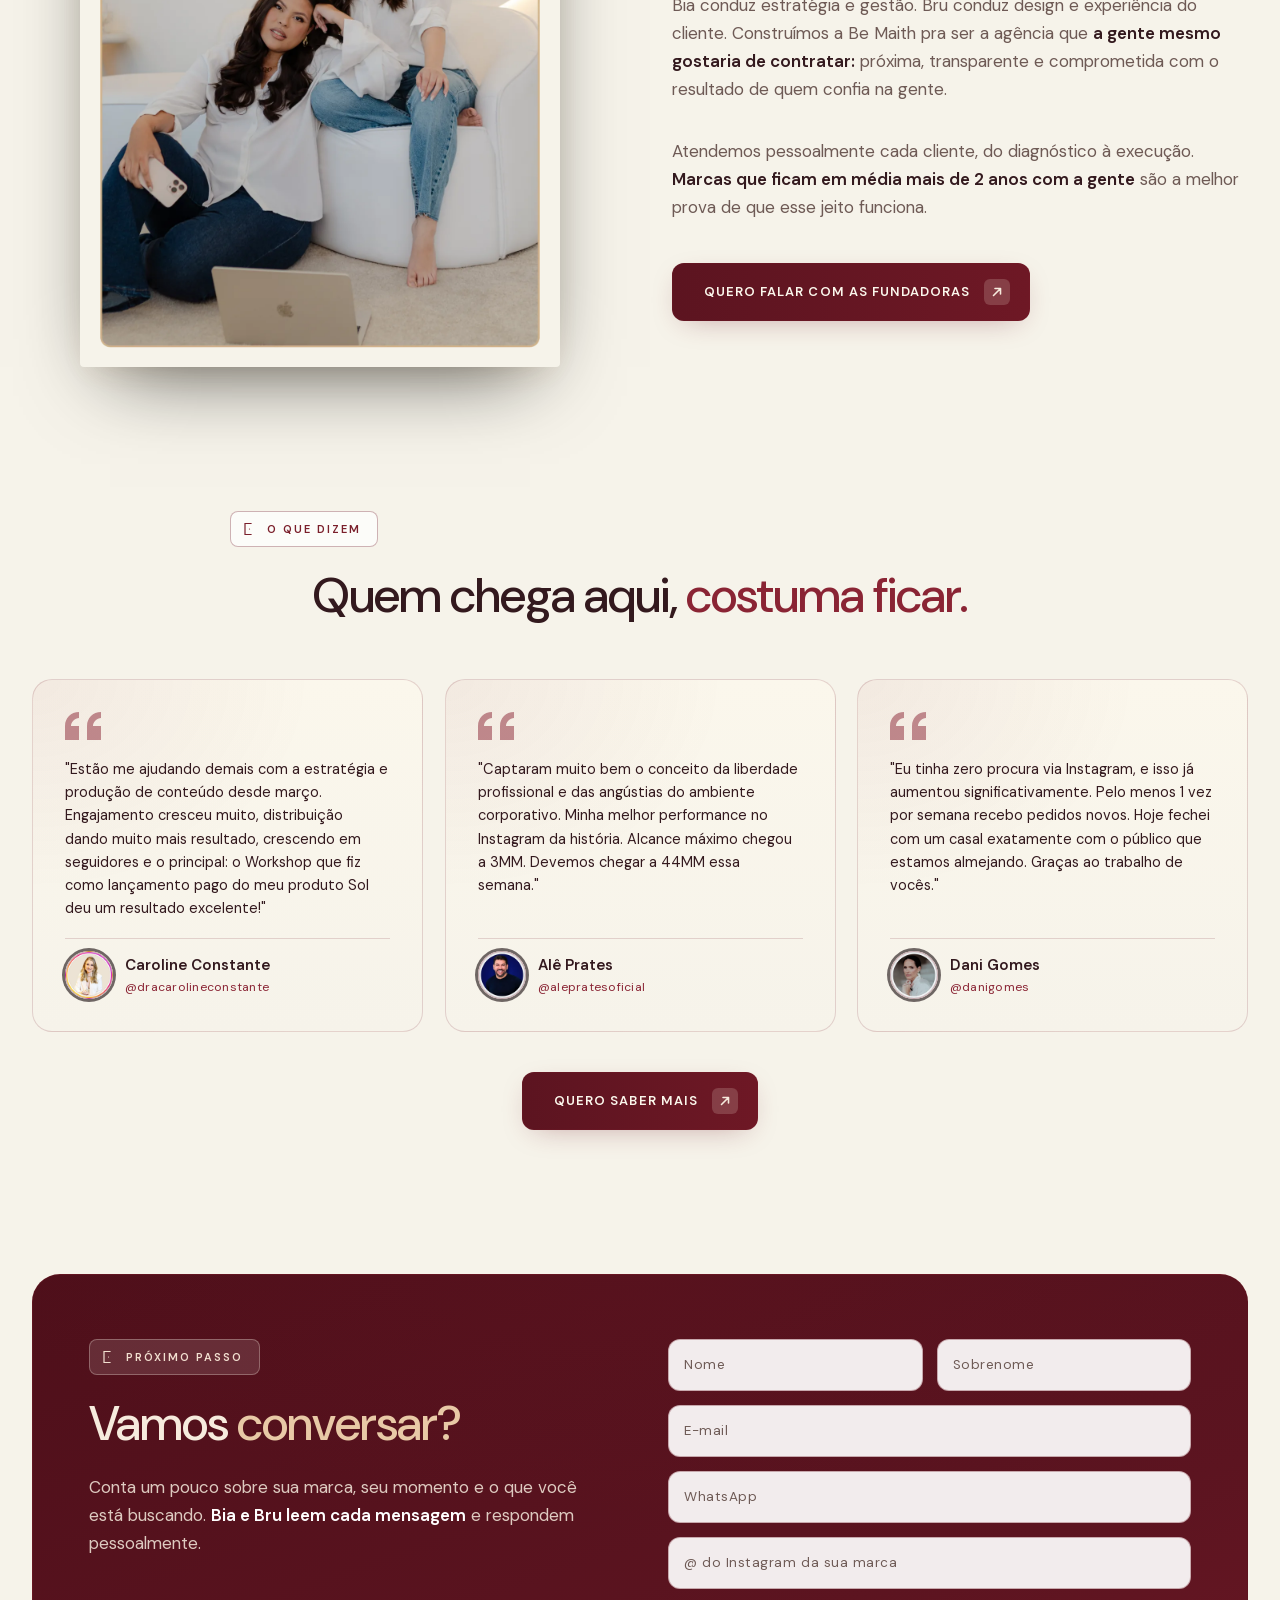
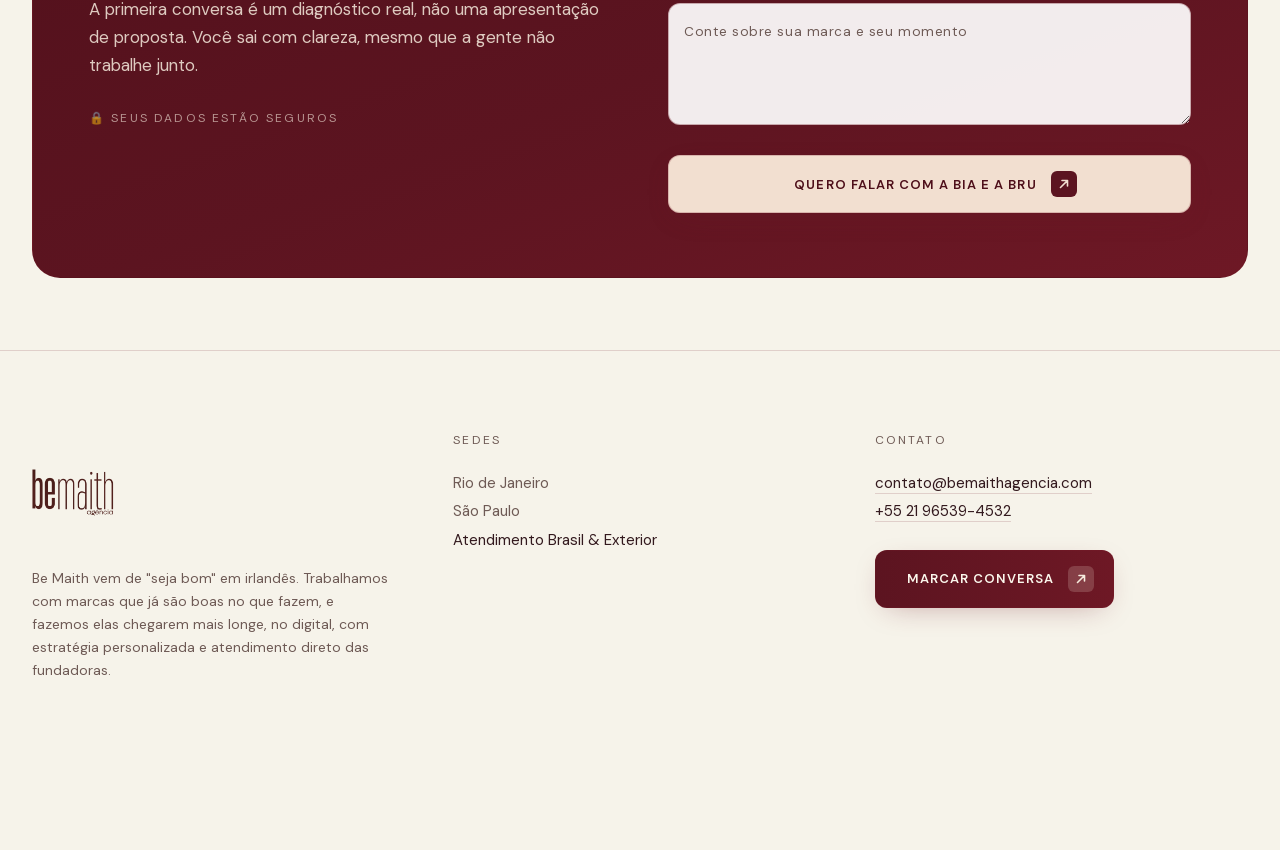
==== commit 7c69b211: "Rename index (6).html to index.html" ====
--- a/index.html
+++ b/index.html
@@ -1,5 +1,5 @@
 <!DOCTYPE html>
-<html lang="pt-BR"><head>
+<html lang="pt-BR"><head><script>window.__resources = {"avatar-ale": "avatar-ale.webp", "avatar-carol": "avatar-carol.webp", "avatar-dani": "avatar-dani.webp", "cliente-ale-prates-v2": "cliente-ale-prates-v2.webp", "cliente-ale-prates": "cliente-ale-prates.webp", "cliente-caroline-constante-v2": "cliente-caroline-constante-v2.webp", "cliente-caroline-constante": "cliente-caroline-constante.webp", "cliente-elen-lisboa-v2": "cliente-elen-lisboa-v2.webp", "cliente-elen-lisboa": "cliente-elen-lisboa.webp", "cliente-fernanda-teles": "cliente-fernanda-teles.webp", "cliente-ifood": "cliente-ifood.webp", "cliente-mulher-brilhante": "cliente-mulher-brilhante.webp", "cliente-prih": "cliente-prih.webp", "cliente-seminario-de-maes": "cliente-seminario-de-maes.webp", "hero-bia-bru": "hero-bia-bru.webp", "logo": "logo.webp", "portfolio-ale-prates": "portfolio-ale-prates.webp", "portfolio-carrossel": "portfolio-carrossel.webp", "portfolio-ebook": "portfolio-ebook.webp", "portfolio-elen-lisboa": "portfolio-elen-lisboa.webp", "portfolio-fernanda-teles": "portfolio-fernanda-teles.webp", "portfolio-logo": "portfolio-logo.webp", "portfolio-membros": "portfolio-membros.webp", "quem-conduz-bia-bru": "quem-conduz-bia-bru.webp"};</script>
   <meta charset="utf-8">
   <meta name="viewport" content="width=device-width, initial-scale=1">
   <title>Be Maith — Agência 360°</title>
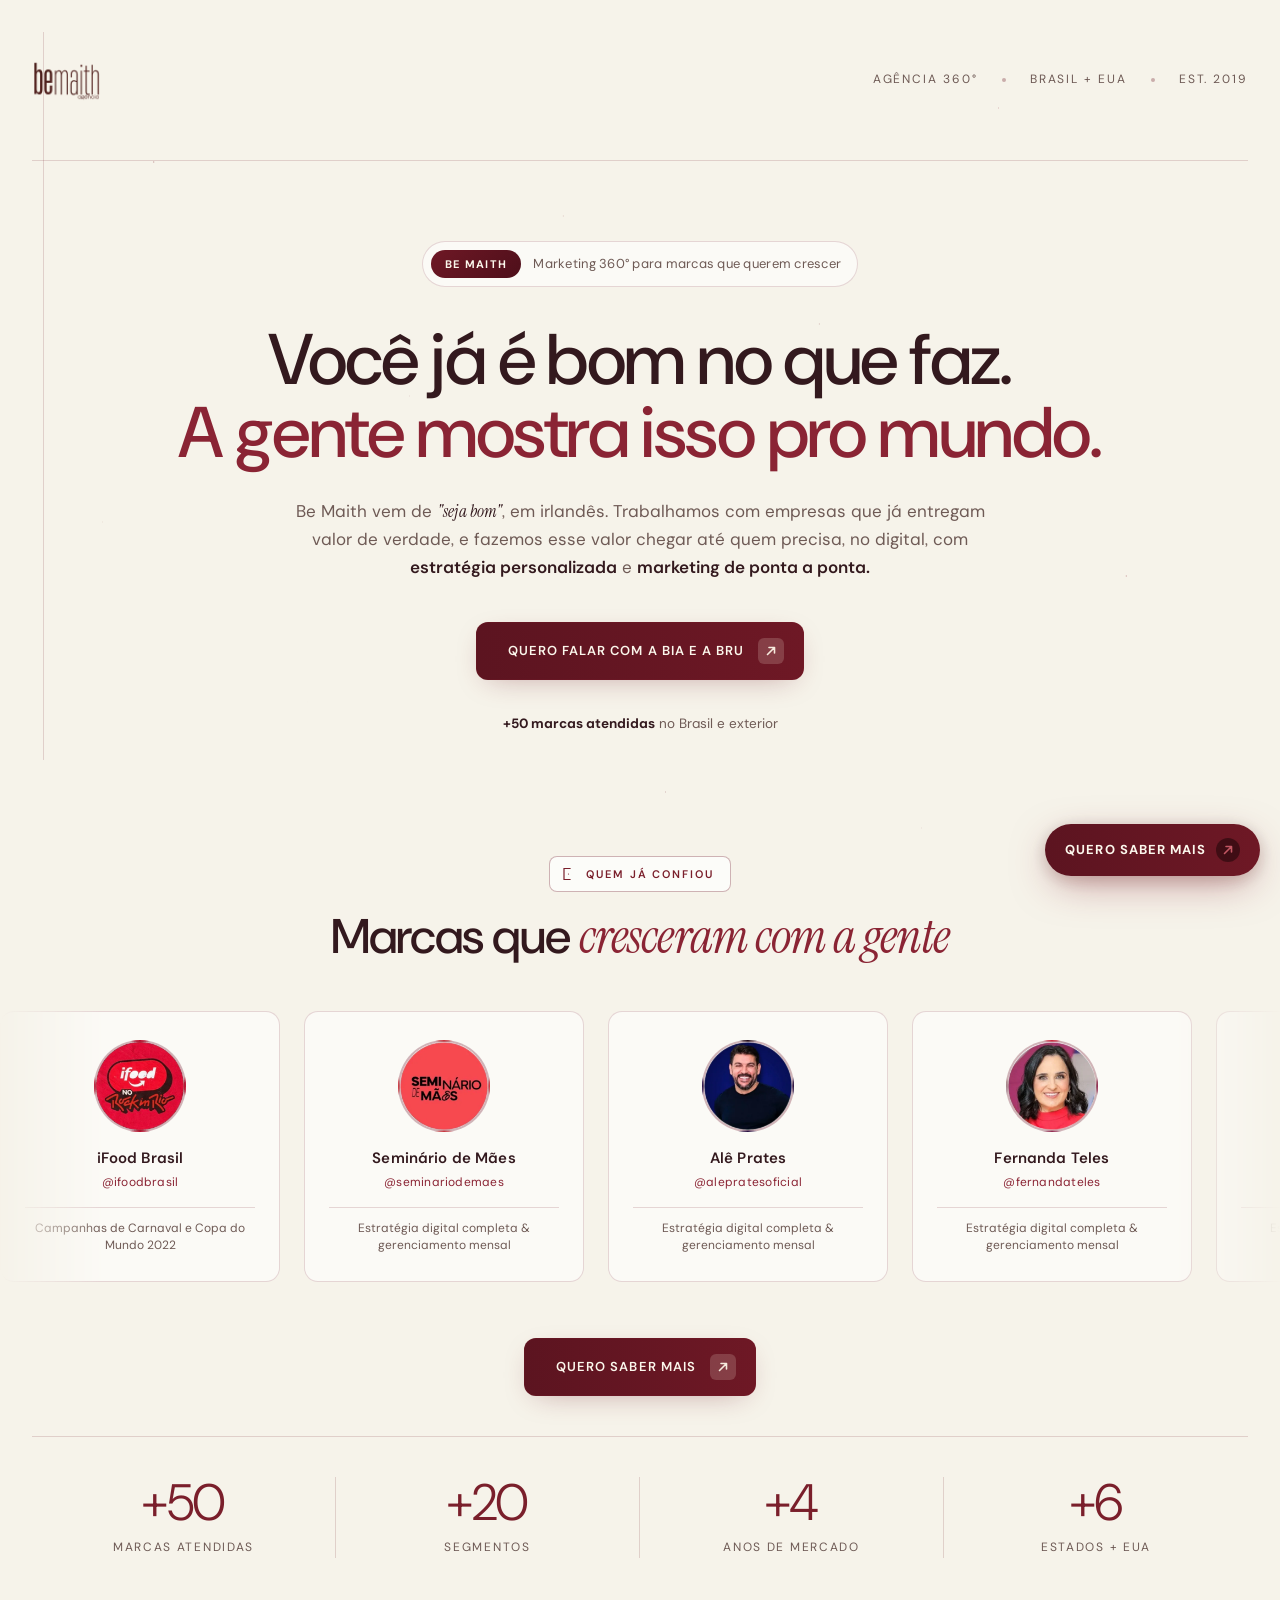
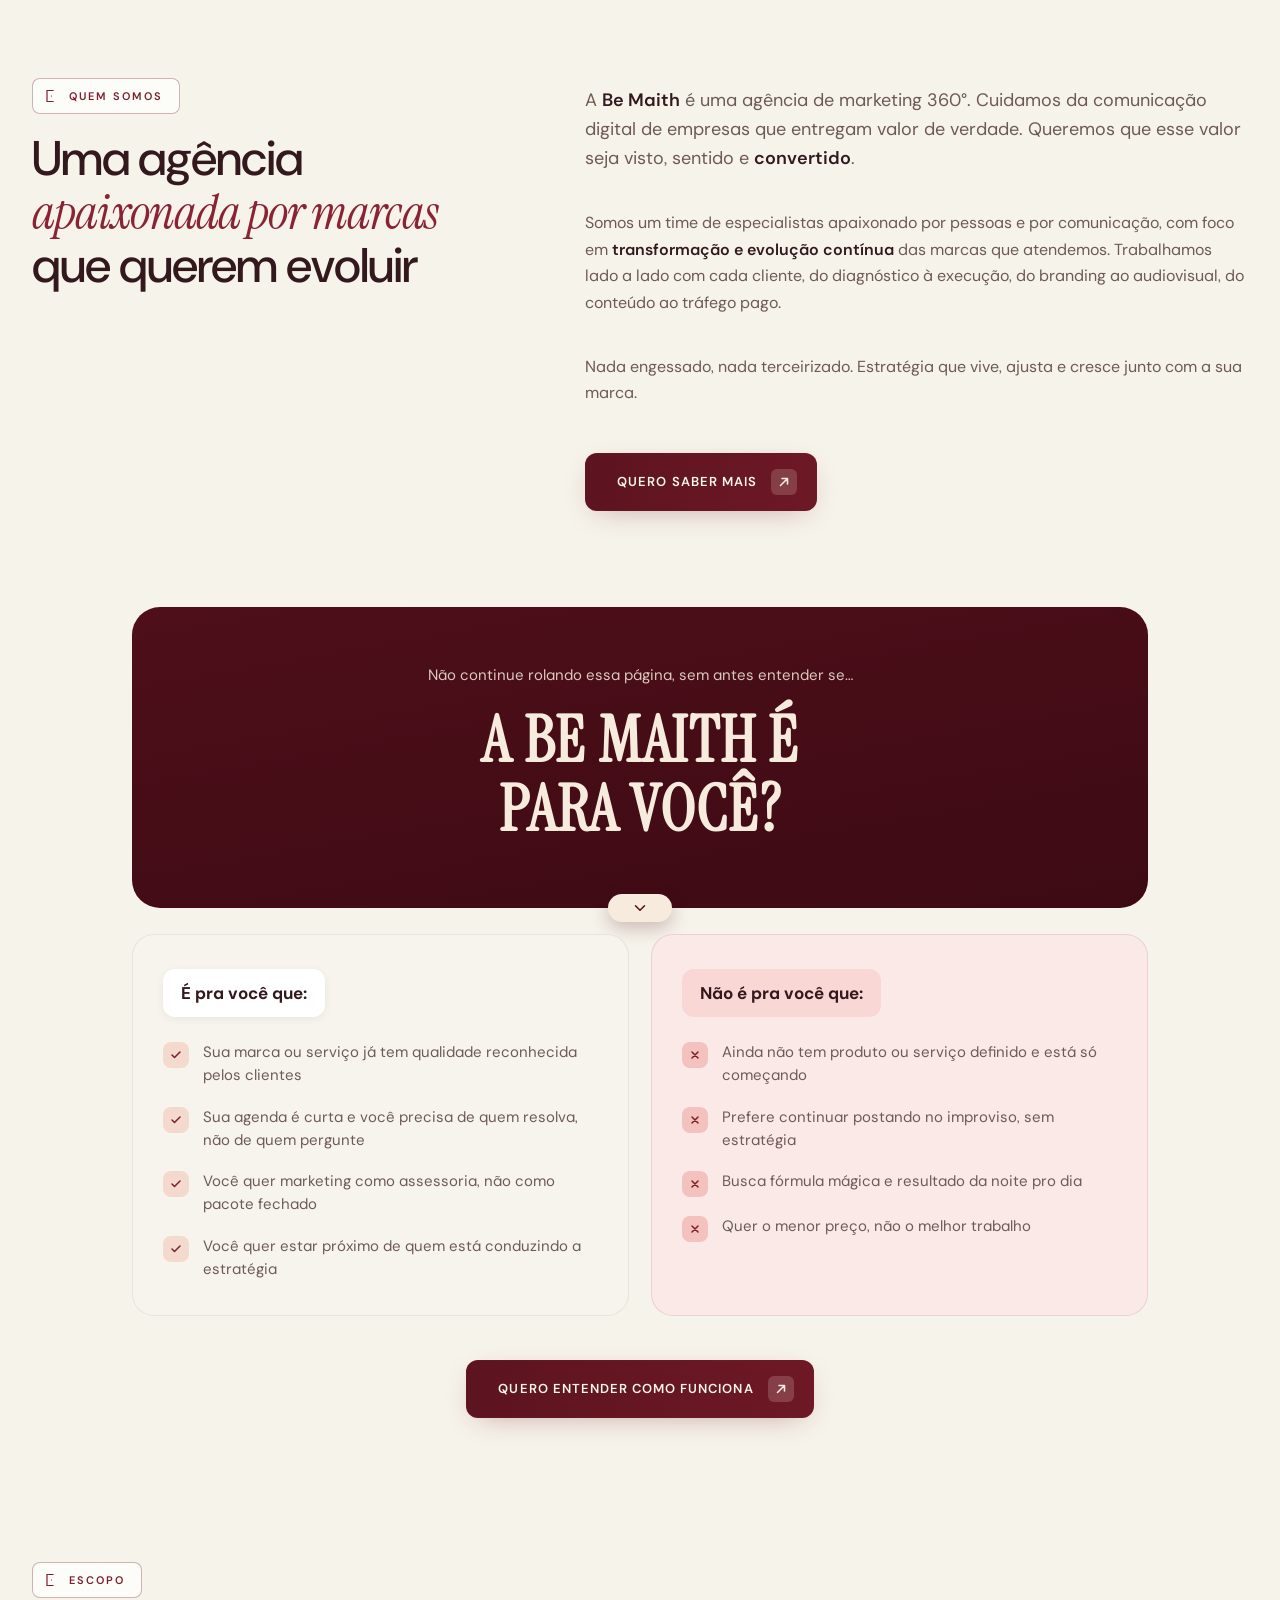
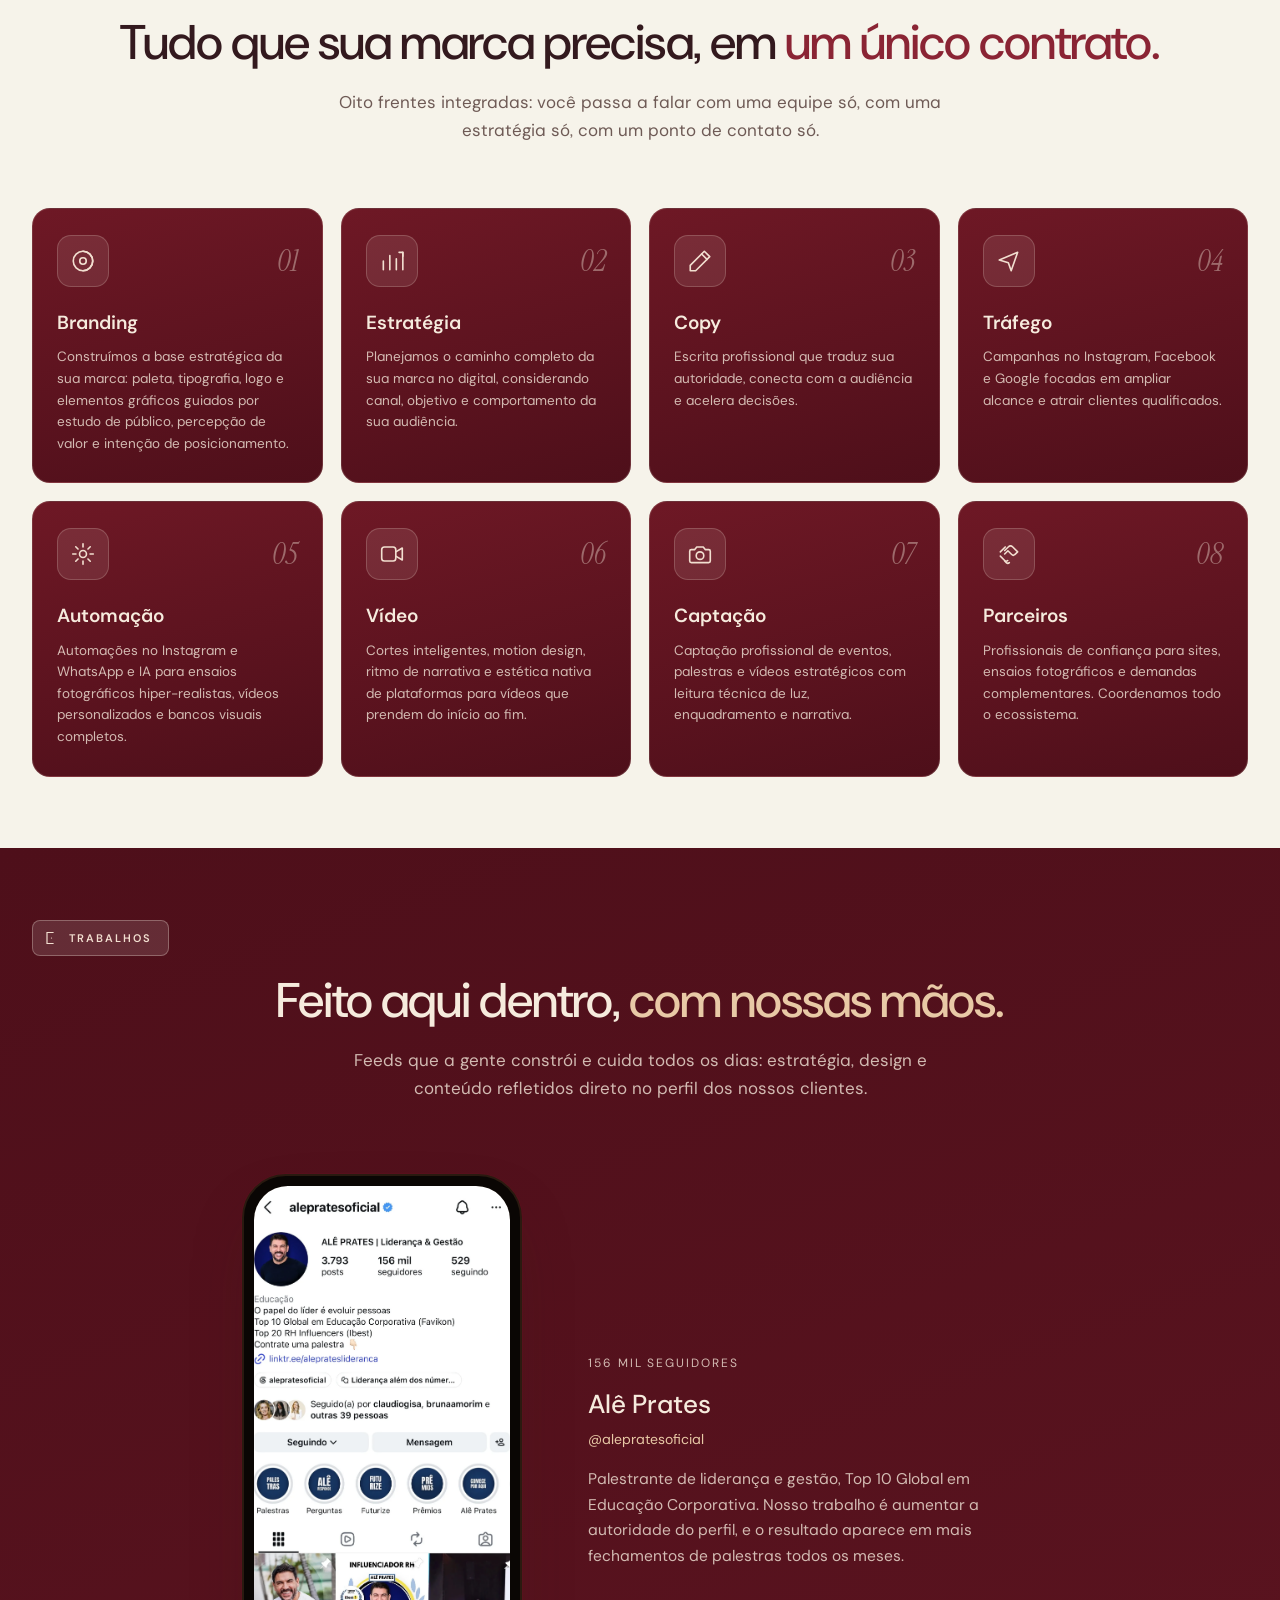
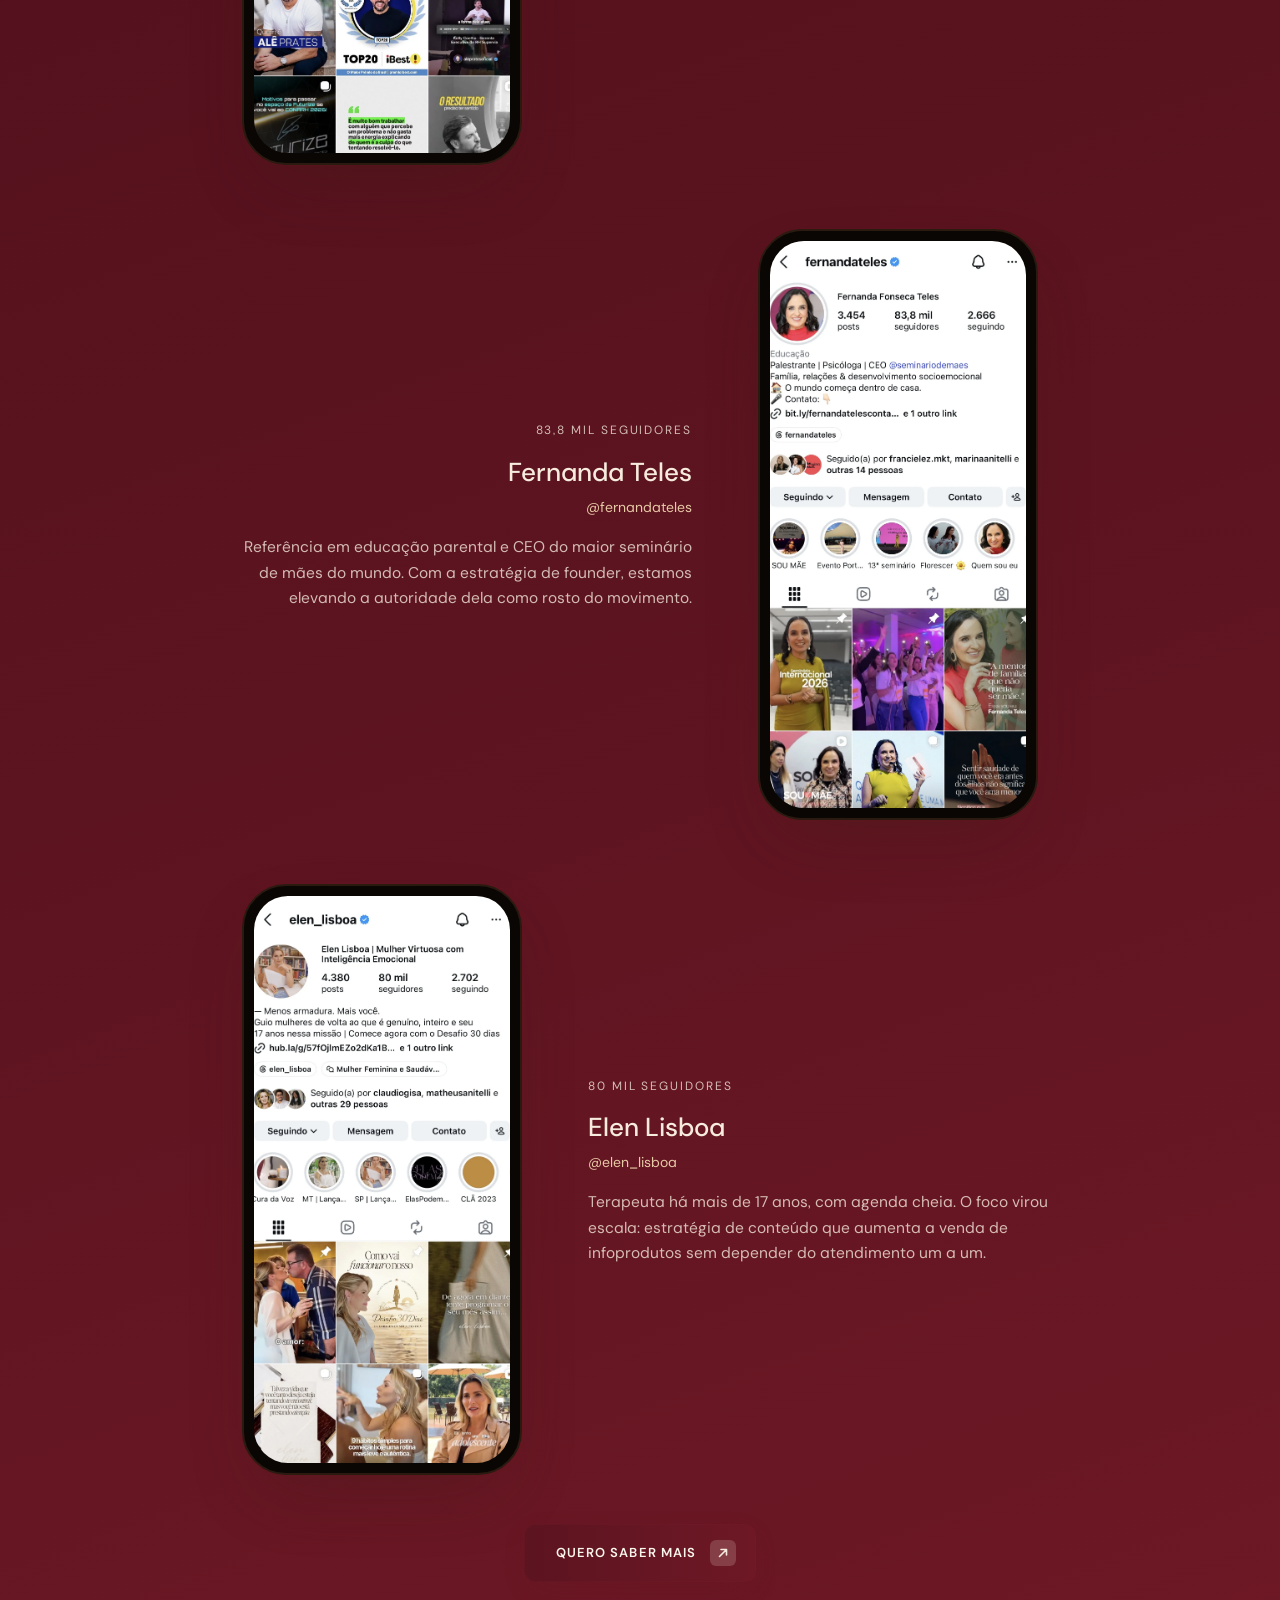
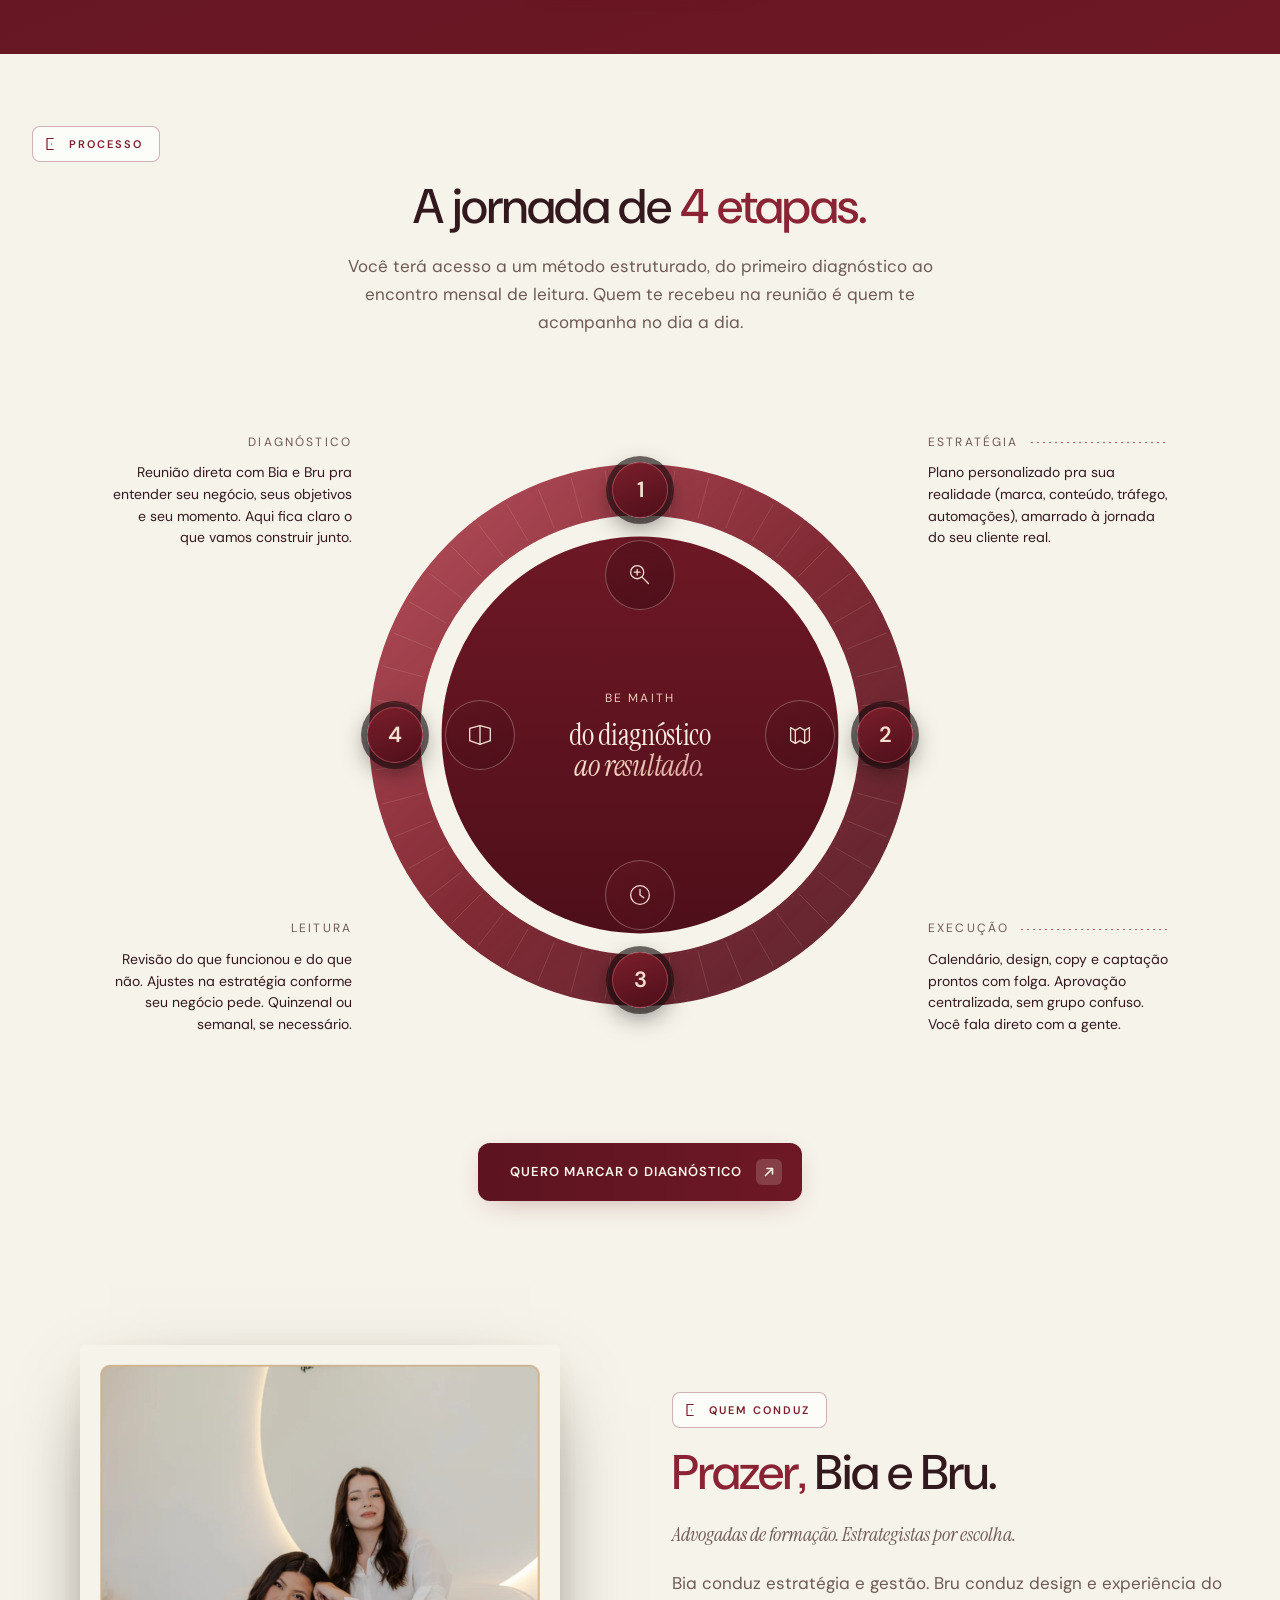
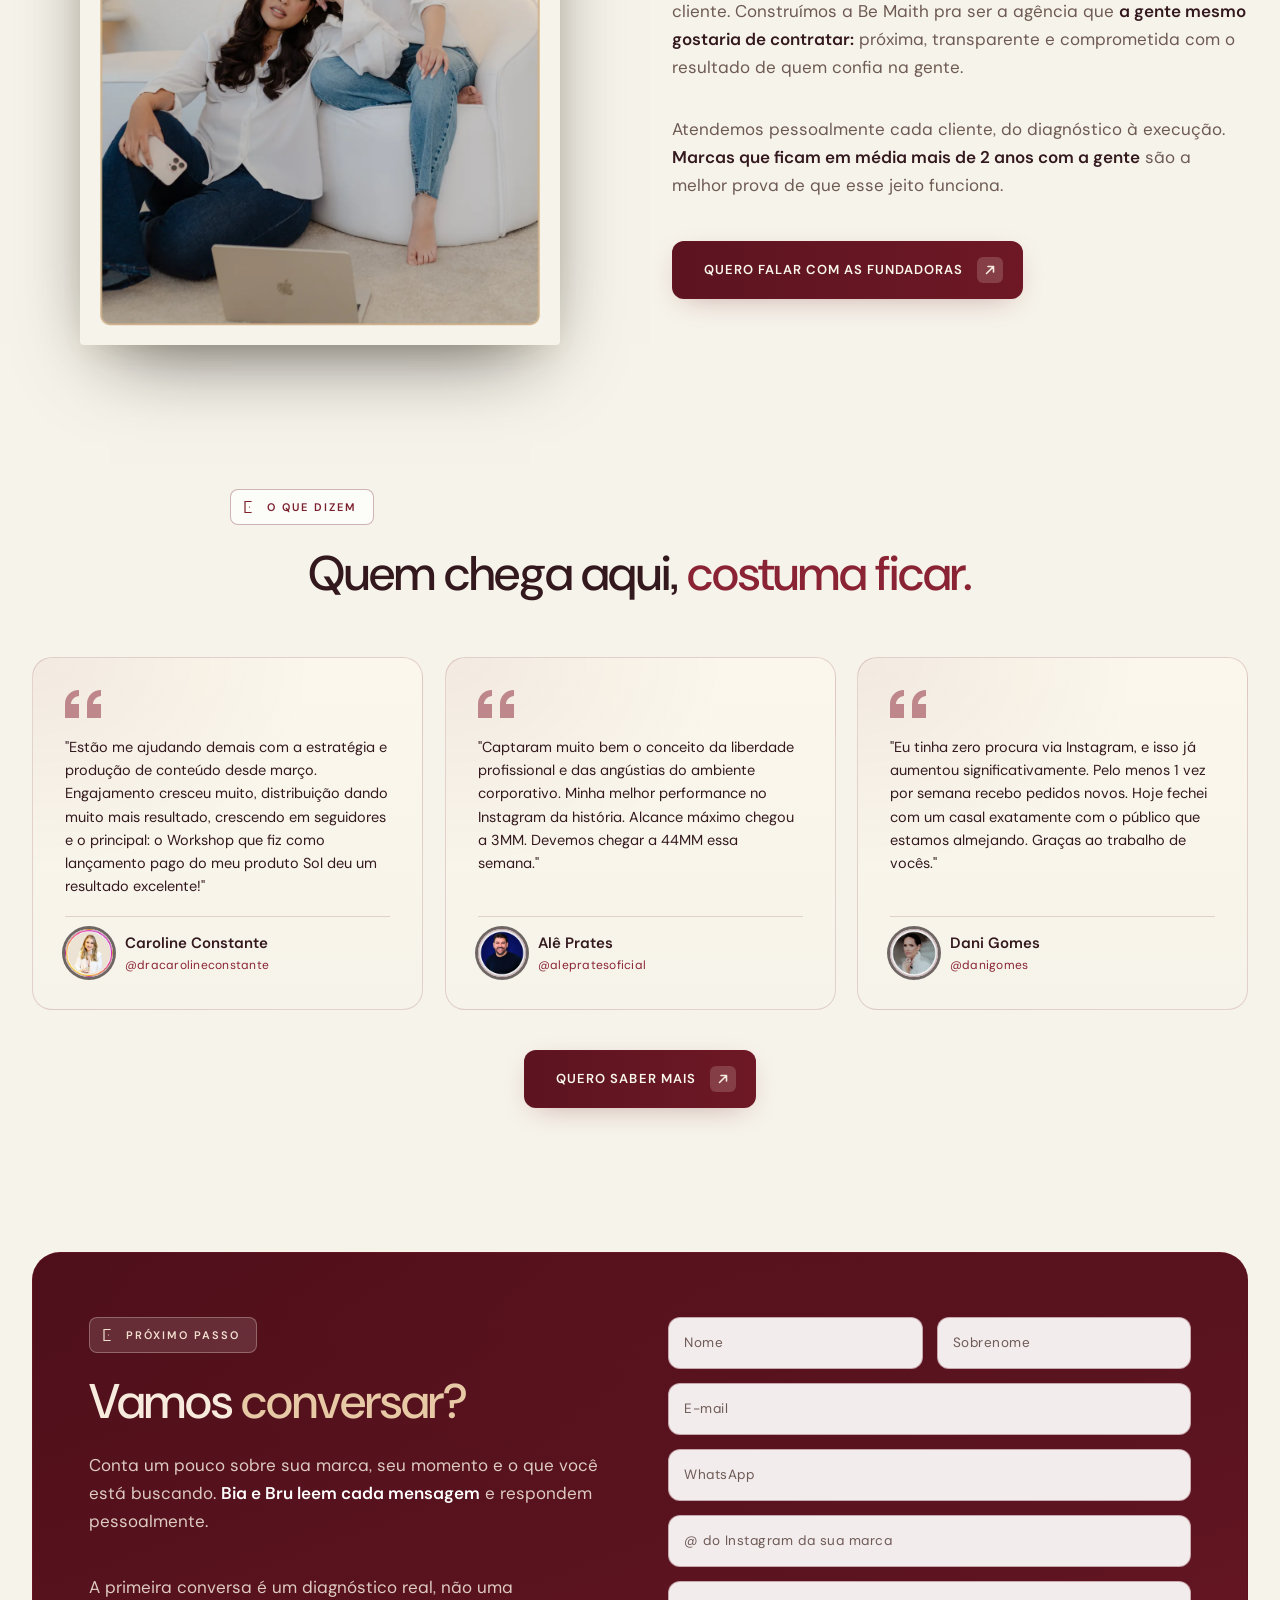
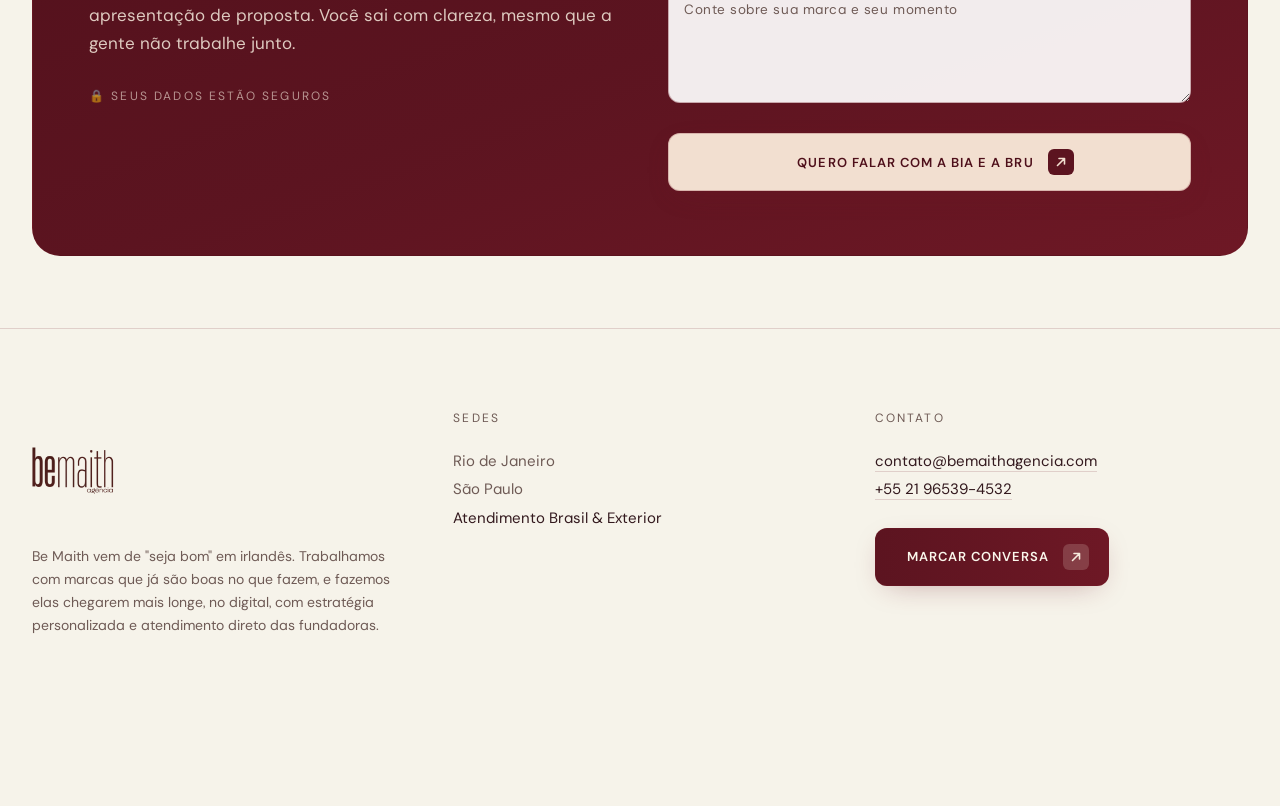
==== commit e3e516ca: "Add files via upload" ====
--- a/index.html
+++ b/index.html
@@ -1,1814 +1,39 @@
-<!DOCTYPE html>
-<html lang="pt-BR"><head><script>window.__resources = {"avatar-ale": "avatar-ale.webp", "avatar-carol": "avatar-carol.webp", "avatar-dani": "avatar-dani.webp", "cliente-ale-prates-v2": "cliente-ale-prates-v2.webp", "cliente-ale-prates": "cliente-ale-prates.webp", "cliente-caroline-constante-v2": "cliente-caroline-constante-v2.webp", "cliente-caroline-constante": "cliente-caroline-constante.webp", "cliente-elen-lisboa-v2": "cliente-elen-lisboa-v2.webp", "cliente-elen-lisboa": "cliente-elen-lisboa.webp", "cliente-fernanda-teles": "cliente-fernanda-teles.webp", "cliente-ifood": "cliente-ifood.webp", "cliente-mulher-brilhante": "cliente-mulher-brilhante.webp", "cliente-prih": "cliente-prih.webp", "cliente-seminario-de-maes": "cliente-seminario-de-maes.webp", "hero-bia-bru": "hero-bia-bru.webp", "logo": "logo.webp", "portfolio-ale-prates": "portfolio-ale-prates.webp", "portfolio-carrossel": "portfolio-carrossel.webp", "portfolio-ebook": "portfolio-ebook.webp", "portfolio-elen-lisboa": "portfolio-elen-lisboa.webp", "portfolio-fernanda-teles": "portfolio-fernanda-teles.webp", "portfolio-logo": "portfolio-logo.webp", "portfolio-membros": "portfolio-membros.webp", "quem-conduz-bia-bru": "quem-conduz-bia-bru.webp"};</script>
-  <meta charset="utf-8">
-  <meta name="viewport" content="width=device-width, initial-scale=1">
+<!doctype html>
+<html lang="pt-BR">
+<head>
+  <meta charset="utf-8" />
+  <meta name="viewport" content="width=device-width, initial-scale=1" />
   <title>Be Maith — Agência 360°</title>
-  <link rel="preconnect" href="https://fonts.googleapis.com">
-  <link rel="preconnect" href="https://fonts.gstatic.com" crossorigin="">
-  <style>/* latin-ext */
-@font-face {
-  font-family: 'DM Sans';
-  font-style: normal;
-  font-weight: 400;
-  font-display: swap;
-  src: url("font-01.woff2") format('woff2');
-  unicode-range: U+0100-02BA, U+02BD-02C5, U+02C7-02CC, U+02CE-02D7, U+02DD-02FF, U+0304, U+0308, U+0329, U+1D00-1DBF, U+1E00-1E9F, U+1EF2-1EFF, U+2020, U+20A0-20AB, U+20AD-20C0, U+2113, U+2C60-2C7F, U+A720-A7FF;
-}
-/* latin */
-@font-face {
-  font-family: 'DM Sans';
-  font-style: normal;
-  font-weight: 400;
-  font-display: swap;
-  src: url("font-02.woff2") format('woff2');
-  unicode-range: U+0000-00FF, U+0131, U+0152-0153, U+02BB-02BC, U+02C6, U+02DA, U+02DC, U+0304, U+0308, U+0329, U+2000-206F, U+20AC, U+2122, U+2191, U+2193, U+2212, U+2215, U+FEFF, U+FFFD;
-}
-/* latin-ext */
-@font-face {
-  font-family: 'DM Sans';
-  font-style: normal;
-  font-weight: 500;
-  font-display: swap;
-  src: url("font-01.woff2") format('woff2');
-  unicode-range: U+0100-02BA, U+02BD-02C5, U+02C7-02CC, U+02CE-02D7, U+02DD-02FF, U+0304, U+0308, U+0329, U+1D00-1DBF, U+1E00-1E9F, U+1EF2-1EFF, U+2020, U+20A0-20AB, U+20AD-20C0, U+2113, U+2C60-2C7F, U+A720-A7FF;
-}
-/* latin */
-@font-face {
-  font-family: 'DM Sans';
-  font-style: normal;
-  font-weight: 500;
-  font-display: swap;
-  src: url("font-02.woff2") format('woff2');
-  unicode-range: U+0000-00FF, U+0131, U+0152-0153, U+02BB-02BC, U+02C6, U+02DA, U+02DC, U+0304, U+0308, U+0329, U+2000-206F, U+20AC, U+2122, U+2191, U+2193, U+2212, U+2215, U+FEFF, U+FFFD;
-}
-/* latin-ext */
-@font-face {
-  font-family: 'DM Sans';
-  font-style: normal;
-  font-weight: 600;
-  font-display: swap;
-  src: url("font-01.woff2") format('woff2');
-  unicode-range: U+0100-02BA, U+02BD-02C5, U+02C7-02CC, U+02CE-02D7, U+02DD-02FF, U+0304, U+0308, U+0329, U+1D00-1DBF, U+1E00-1E9F, U+1EF2-1EFF, U+2020, U+20A0-20AB, U+20AD-20C0, U+2113, U+2C60-2C7F, U+A720-A7FF;
-}
-/* latin */
-@font-face {
-  font-family: 'DM Sans';
-  font-style: normal;
-  font-weight: 600;
-  font-display: swap;
-  src: url("font-02.woff2") format('woff2');
-  unicode-range: U+0000-00FF, U+0131, U+0152-0153, U+02BB-02BC, U+02C6, U+02DA, U+02DC, U+0304, U+0308, U+0329, U+2000-206F, U+20AC, U+2122, U+2191, U+2193, U+2212, U+2215, U+FEFF, U+FFFD;
-}
-/* latin-ext */
-@font-face {
-  font-family: 'DM Sans';
-  font-style: normal;
-  font-weight: 700;
-  font-display: swap;
-  src: url("font-01.woff2") format('woff2');
-  unicode-range: U+0100-02BA, U+02BD-02C5, U+02C7-02CC, U+02CE-02D7, U+02DD-02FF, U+0304, U+0308, U+0329, U+1D00-1DBF, U+1E00-1E9F, U+1EF2-1EFF, U+2020, U+20A0-20AB, U+20AD-20C0, U+2113, U+2C60-2C7F, U+A720-A7FF;
-}
-/* latin */
-@font-face {
-  font-family: 'DM Sans';
-  font-style: normal;
-  font-weight: 700;
-  font-display: swap;
-  src: url("font-02.woff2") format('woff2');
-  unicode-range: U+0000-00FF, U+0131, U+0152-0153, U+02BB-02BC, U+02C6, U+02DA, U+02DC, U+0304, U+0308, U+0329, U+2000-206F, U+20AC, U+2122, U+2191, U+2193, U+2212, U+2215, U+FEFF, U+FFFD;
-}
-/* vietnamese */
-
-/* latin-ext */
-
-/* latin */
-
-/* vietnamese */
-
-/* latin-ext */
-
-/* latin */
-
-/* vietnamese */
-
-/* latin-ext */
-
-/* latin */
-
-/* vietnamese */
-
-/* latin-ext */
-
-/* latin */
-
-/* vietnamese */
-
-/* latin-ext */
-
-/* latin */
-
-/* cyrillic-ext */
-@font-face {
-  font-family: 'Geist';
-  font-style: normal;
-  font-weight: 400;
-  font-display: swap;
-  src: url("font-09.woff2") format('woff2');
-  unicode-range: U+0460-052F, U+1C80-1C8A, U+20B4, U+2DE0-2DFF, U+A640-A69F, U+FE2E-FE2F;
-}
-/* cyrillic */
-@font-face {
-  font-family: 'Geist';
-  font-style: normal;
-  font-weight: 400;
-  font-display: swap;
-  src: url("font-10.woff2") format('woff2');
-  unicode-range: U+0301, U+0400-045F, U+0490-0491, U+04B0-04B1, U+2116;
-}
-/* vietnamese */
-@font-face {
-  font-family: 'Geist';
-  font-style: normal;
-  font-weight: 400;
-  font-display: swap;
-  src: url("font-11.woff2") format('woff2');
-  unicode-range: U+0102-0103, U+0110-0111, U+0128-0129, U+0168-0169, U+01A0-01A1, U+01AF-01B0, U+0300-0301, U+0303-0304, U+0308-0309, U+0323, U+0329, U+1EA0-1EF9, U+20AB;
-}
-/* latin-ext */
-@font-face {
-  font-family: 'Geist';
-  font-style: normal;
-  font-weight: 400;
-  font-display: swap;
-  src: url("font-12.woff2") format('woff2');
-  unicode-range: U+0100-02BA, U+02BD-02C5, U+02C7-02CC, U+02CE-02D7, U+02DD-02FF, U+0304, U+0308, U+0329, U+1D00-1DBF, U+1E00-1E9F, U+1EF2-1EFF, U+2020, U+20A0-20AB, U+20AD-20C0, U+2113, U+2C60-2C7F, U+A720-A7FF;
-}
-/* latin */
-@font-face {
-  font-family: 'Geist';
-  font-style: normal;
-  font-weight: 400;
-  font-display: swap;
-  src: url("font-13.woff2") format('woff2');
-  unicode-range: U+0000-00FF, U+0131, U+0152-0153, U+02BB-02BC, U+02C6, U+02DA, U+02DC, U+0304, U+0308, U+0329, U+2000-206F, U+20AC, U+2122, U+2191, U+2193, U+2212, U+2215, U+FEFF, U+FFFD;
-}
-/* cyrillic-ext */
-@font-face {
-  font-family: 'Geist';
-  font-style: normal;
-  font-weight: 500;
-  font-display: swap;
-  src: url("font-09.woff2") format('woff2');
-  unicode-range: U+0460-052F, U+1C80-1C8A, U+20B4, U+2DE0-2DFF, U+A640-A69F, U+FE2E-FE2F;
-}
-/* cyrillic */
-@font-face {
-  font-family: 'Geist';
-  font-style: normal;
-  font-weight: 500;
-  font-display: swap;
-  src: url("font-10.woff2") format('woff2');
-  unicode-range: U+0301, U+0400-045F, U+0490-0491, U+04B0-04B1, U+2116;
-}
-/* vietnamese */
-@font-face {
-  font-family: 'Geist';
-  font-style: normal;
-  font-weight: 500;
-  font-display: swap;
-  src: url("font-11.woff2") format('woff2');
-  unicode-range: U+0102-0103, U+0110-0111, U+0128-0129, U+0168-0169, U+01A0-01A1, U+01AF-01B0, U+0300-0301, U+0303-0304, U+0308-0309, U+0323, U+0329, U+1EA0-1EF9, U+20AB;
-}
-/* latin-ext */
-@font-face {
-  font-family: 'Geist';
-  font-style: normal;
-  font-weight: 500;
-  font-display: swap;
-  src: url("font-12.woff2") format('woff2');
-  unicode-range: U+0100-02BA, U+02BD-02C5, U+02C7-02CC, U+02CE-02D7, U+02DD-02FF, U+0304, U+0308, U+0329, U+1D00-1DBF, U+1E00-1E9F, U+1EF2-1EFF, U+2020, U+20A0-20AB, U+20AD-20C0, U+2113, U+2C60-2C7F, U+A720-A7FF;
-}
-/* latin */
-@font-face {
-  font-family: 'Geist';
-  font-style: normal;
-  font-weight: 500;
-  font-display: swap;
-  src: url("font-13.woff2") format('woff2');
-  unicode-range: U+0000-00FF, U+0131, U+0152-0153, U+02BB-02BC, U+02C6, U+02DA, U+02DC, U+0304, U+0308, U+0329, U+2000-206F, U+20AC, U+2122, U+2191, U+2193, U+2212, U+2215, U+FEFF, U+FFFD;
-}
-/* cyrillic-ext */
-@font-face {
-  font-family: 'Geist';
-  font-style: normal;
-  font-weight: 600;
-  font-display: swap;
-  src: url("font-09.woff2") format('woff2');
-  unicode-range: U+0460-052F, U+1C80-1C8A, U+20B4, U+2DE0-2DFF, U+A640-A69F, U+FE2E-FE2F;
-}
-/* cyrillic */
-@font-face {
-  font-family: 'Geist';
-  font-style: normal;
-  font-weight: 600;
-  font-display: swap;
-  src: url("font-10.woff2") format('woff2');
-  unicode-range: U+0301, U+0400-045F, U+0490-0491, U+04B0-04B1, U+2116;
-}
-/* vietnamese */
-@font-face {
-  font-family: 'Geist';
-  font-style: normal;
-  font-weight: 600;
-  font-display: swap;
-  src: url("font-11.woff2") format('woff2');
-  unicode-range: U+0102-0103, U+0110-0111, U+0128-0129, U+0168-0169, U+01A0-01A1, U+01AF-01B0, U+0300-0301, U+0303-0304, U+0308-0309, U+0323, U+0329, U+1EA0-1EF9, U+20AB;
-}
-/* latin-ext */
-@font-face {
-  font-family: 'Geist';
-  font-style: normal;
-  font-weight: 600;
-  font-display: swap;
-  src: url("font-12.woff2") format('woff2');
-  unicode-range: U+0100-02BA, U+02BD-02C5, U+02C7-02CC, U+02CE-02D7, U+02DD-02FF, U+0304, U+0308, U+0329, U+1D00-1DBF, U+1E00-1E9F, U+1EF2-1EFF, U+2020, U+20A0-20AB, U+20AD-20C0, U+2113, U+2C60-2C7F, U+A720-A7FF;
-}
-/* latin */
-@font-face {
-  font-family: 'Geist';
-  font-style: normal;
-  font-weight: 600;
-  font-display: swap;
-  src: url("font-13.woff2") format('woff2');
-  unicode-range: U+0000-00FF, U+0131, U+0152-0153, U+02BB-02BC, U+02C6, U+02DA, U+02DC, U+0304, U+0308, U+0329, U+2000-206F, U+20AC, U+2122, U+2191, U+2193, U+2212, U+2215, U+FEFF, U+FFFD;
-}
-/* cyrillic-ext */
-@font-face {
-  font-family: 'Geist';
-  font-style: normal;
-  font-weight: 700;
-  font-display: swap;
-  src: url("font-09.woff2") format('woff2');
-  unicode-range: U+0460-052F, U+1C80-1C8A, U+20B4, U+2DE0-2DFF, U+A640-A69F, U+FE2E-FE2F;
-}
-/* cyrillic */
-@font-face {
-  font-family: 'Geist';
-  font-style: normal;
-  font-weight: 700;
-  font-display: swap;
-  src: url("font-10.woff2") format('woff2');
-  unicode-range: U+0301, U+0400-045F, U+0490-0491, U+04B0-04B1, U+2116;
-}
-/* vietnamese */
-@font-face {
-  font-family: 'Geist';
-  font-style: normal;
-  font-weight: 700;
-  font-display: swap;
-  src: url("font-11.woff2") format('woff2');
-  unicode-range: U+0102-0103, U+0110-0111, U+0128-0129, U+0168-0169, U+01A0-01A1, U+01AF-01B0, U+0300-0301, U+0303-0304, U+0308-0309, U+0323, U+0329, U+1EA0-1EF9, U+20AB;
-}
-/* latin-ext */
-@font-face {
-  font-family: 'Geist';
-  font-style: normal;
-  font-weight: 700;
-  font-display: swap;
-  src: url("font-12.woff2") format('woff2');
-  unicode-range: U+0100-02BA, U+02BD-02C5, U+02C7-02CC, U+02CE-02D7, U+02DD-02FF, U+0304, U+0308, U+0329, U+1D00-1DBF, U+1E00-1E9F, U+1EF2-1EFF, U+2020, U+20A0-20AB, U+20AD-20C0, U+2113, U+2C60-2C7F, U+A720-A7FF;
-}
-/* latin */
-@font-face {
-  font-family: 'Geist';
-  font-style: normal;
-  font-weight: 700;
-  font-display: swap;
-  src: url("font-13.woff2") format('woff2');
-  unicode-range: U+0000-00FF, U+0131, U+0152-0153, U+02BB-02BC, U+02C6, U+02DA, U+02DC, U+0304, U+0308, U+0329, U+2000-206F, U+20AC, U+2122, U+2191, U+2193, U+2212, U+2215, U+FEFF, U+FFFD;
-}
-/* cyrillic-ext */
-@font-face {
-  font-family: 'Geist Mono';
-  font-style: normal;
-  font-weight: 400;
-  font-display: swap;
-  src: url("font-14.woff2") format('woff2');
-  unicode-range: U+0460-052F, U+1C80-1C8A, U+20B4, U+2DE0-2DFF, U+A640-A69F, U+FE2E-FE2F;
-}
-/* cyrillic */
-@font-face {
-  font-family: 'Geist Mono';
-  font-style: normal;
-  font-weight: 400;
-  font-display: swap;
-  src: url("font-15.woff2") format('woff2');
-  unicode-range: U+0301, U+0400-045F, U+0490-0491, U+04B0-04B1, U+2116;
-}
-/* symbols2 */
-@font-face {
-  font-family: 'Geist Mono';
-  font-style: normal;
-  font-weight: 400;
-  font-display: swap;
-  src: url("font-16.woff2") format('woff2');
-  unicode-range: U+2000-2001, U+2004-2008, U+200A, U+23B8-23BD, U+2500-259F;
-}
-/* vietnamese */
-@font-face {
-  font-family: 'Geist Mono';
-  font-style: normal;
-  font-weight: 400;
-  font-display: swap;
-  src: url("font-17.woff2") format('woff2');
-  unicode-range: U+0102-0103, U+0110-0111, U+0128-0129, U+0168-0169, U+01A0-01A1, U+01AF-01B0, U+0300-0301, U+0303-0304, U+0308-0309, U+0323, U+0329, U+1EA0-1EF9, U+20AB;
-}
-/* latin-ext */
-@font-face {
-  font-family: 'Geist Mono';
-  font-style: normal;
-  font-weight: 400;
-  font-display: swap;
-  src: url("font-18.woff2") format('woff2');
-  unicode-range: U+0100-02BA, U+02BD-02C5, U+02C7-02CC, U+02CE-02D7, U+02DD-02FF, U+0304, U+0308, U+0329, U+1D00-1DBF, U+1E00-1E9F, U+1EF2-1EFF, U+2020, U+20A0-20AB, U+20AD-20C0, U+2113, U+2C60-2C7F, U+A720-A7FF;
-}
-/* latin */
-@font-face {
-  font-family: 'Geist Mono';
-  font-style: normal;
-  font-weight: 400;
-  font-display: swap;
-  src: url("font-19.woff2") format('woff2');
-  unicode-range: U+0000-00FF, U+0131, U+0152-0153, U+02BB-02BC, U+02C6, U+02DA, U+02DC, U+0304, U+0308, U+0329, U+2000-206F, U+20AC, U+2122, U+2191, U+2193, U+2212, U+2215, U+FEFF, U+FFFD;
-}
-/* cyrillic-ext */
-@font-face {
-  font-family: 'Geist Mono';
-  font-style: normal;
-  font-weight: 500;
-  font-display: swap;
-  src: url("font-14.woff2") format('woff2');
-  unicode-range: U+0460-052F, U+1C80-1C8A, U+20B4, U+2DE0-2DFF, U+A640-A69F, U+FE2E-FE2F;
-}
-/* cyrillic */
-@font-face {
-  font-family: 'Geist Mono';
-  font-style: normal;
-  font-weight: 500;
-  font-display: swap;
-  src: url("font-15.woff2") format('woff2');
-  unicode-range: U+0301, U+0400-045F, U+0490-0491, U+04B0-04B1, U+2116;
-}
-/* symbols2 */
-@font-face {
-  font-family: 'Geist Mono';
-  font-style: normal;
-  font-weight: 500;
-  font-display: swap;
-  src: url("font-16.woff2") format('woff2');
-  unicode-range: U+2000-2001, U+2004-2008, U+200A, U+23B8-23BD, U+2500-259F;
-}
-/* vietnamese */
-@font-face {
-  font-family: 'Geist Mono';
-  font-style: normal;
-  font-weight: 500;
-  font-display: swap;
-  src: url("font-17.woff2") format('woff2');
-  unicode-range: U+0102-0103, U+0110-0111, U+0128-0129, U+0168-0169, U+01A0-01A1, U+01AF-01B0, U+0300-0301, U+0303-0304, U+0308-0309, U+0323, U+0329, U+1EA0-1EF9, U+20AB;
-}
-/* latin-ext */
-@font-face {
-  font-family: 'Geist Mono';
-  font-style: normal;
-  font-weight: 500;
-  font-display: swap;
-  src: url("font-18.woff2") format('woff2');
-  unicode-range: U+0100-02BA, U+02BD-02C5, U+02C7-02CC, U+02CE-02D7, U+02DD-02FF, U+0304, U+0308, U+0329, U+1D00-1DBF, U+1E00-1E9F, U+1EF2-1EFF, U+2020, U+20A0-20AB, U+20AD-20C0, U+2113, U+2C60-2C7F, U+A720-A7FF;
-}
-/* latin */
-@font-face {
-  font-family: 'Geist Mono';
-  font-style: normal;
-  font-weight: 500;
-  font-display: swap;
-  src: url("font-19.woff2") format('woff2');
-  unicode-range: U+0000-00FF, U+0131, U+0152-0153, U+02BB-02BC, U+02C6, U+02DA, U+02DC, U+0304, U+0308, U+0329, U+2000-206F, U+20AC, U+2122, U+2191, U+2193, U+2212, U+2215, U+FEFF, U+FFFD;
-}
-/* cyrillic-ext */
-
-/* cyrillic */
-
-/* greek */
-
-/* vietnamese */
-
-/* latin-ext */
-
-/* latin */
-
-/* cyrillic-ext */
-
-/* cyrillic */
-
-/* greek */
-
-/* vietnamese */
-
-/* latin-ext */
-
-/* latin */
-
-/* cyrillic-ext */
-
-/* cyrillic */
-
-/* greek */
-
-/* vietnamese */
-
-/* latin-ext */
-
-/* latin */
-
-/* cyrillic-ext */
-
-/* cyrillic */
-
-/* greek */
-
-/* vietnamese */
-
-/* latin-ext */
-
-/* latin */
-
-/* latin-ext */
-
-/* latin */
-
-/* latin-ext */
-
-/* latin */
-
-/* latin-ext */
-
-/* latin */
-
-/* latin-ext */
-
-/* latin */
-
-/* cyrillic-ext */
-
-/* vietnamese */
-
-/* latin-ext */
-
-/* latin */
-
-/* cyrillic-ext */
-
-/* vietnamese */
-
-/* latin-ext */
-
-/* latin */
-
-/* cyrillic-ext */
-
-/* vietnamese */
-
-/* latin-ext */
-
-/* latin */
-
-/* cyrillic-ext */
-
-/* vietnamese */
-
-/* latin-ext */
-
-/* latin */
-
-/* latin-ext */
-
-/* latin */
-
-/* latin-ext */
-
-/* latin */
-
-/* latin-ext */
-
-/* latin */
-
-/* latin-ext */
-
-/* latin */
-
-</style>
-  <style>/* latin-ext */
-@font-face {
-  font-family: 'Instrument Serif';
-  font-style: italic;
-  font-weight: 400;
-  font-display: swap;
-  src: url("font-34.woff2") format('woff2');
-  unicode-range: U+0100-02BA, U+02BD-02C5, U+02C7-02CC, U+02CE-02D7, U+02DD-02FF, U+0304, U+0308, U+0329, U+1D00-1DBF, U+1E00-1E9F, U+1EF2-1EFF, U+2020, U+20A0-20AB, U+20AD-20C0, U+2113, U+2C60-2C7F, U+A720-A7FF;
-}
-/* latin */
-@font-face {
-  font-family: 'Instrument Serif';
-  font-style: italic;
-  font-weight: 400;
-  font-display: swap;
-  src: url("font-35.woff2") format('woff2');
-  unicode-range: U+0000-00FF, U+0131, U+0152-0153, U+02BB-02BC, U+02C6, U+02DA, U+02DC, U+0304, U+0308, U+0329, U+2000-206F, U+20AC, U+2122, U+2191, U+2193, U+2212, U+2215, U+FEFF, U+FFFD;
-}
-/* latin-ext */
-@font-face {
-  font-family: 'Instrument Serif';
-  font-style: normal;
-  font-weight: 400;
-  font-display: swap;
-  src: url("font-36.woff2") format('woff2');
-  unicode-range: U+0100-02BA, U+02BD-02C5, U+02C7-02CC, U+02CE-02D7, U+02DD-02FF, U+0304, U+0308, U+0329, U+1D00-1DBF, U+1E00-1E9F, U+1EF2-1EFF, U+2020, U+20A0-20AB, U+20AD-20C0, U+2113, U+2C60-2C7F, U+A720-A7FF;
-}
-/* latin */
-@font-face {
-  font-family: 'Instrument Serif';
-  font-style: normal;
-  font-weight: 400;
-  font-display: swap;
-  src: url("font-37.woff2") format('woff2');
-  unicode-range: U+0000-00FF, U+0131, U+0152-0153, U+02BB-02BC, U+02C6, U+02DA, U+02DC, U+0304, U+0308, U+0329, U+2000-206F, U+20AC, U+2122, U+2191, U+2193, U+2212, U+2215, U+FEFF, U+FFFD;
-}
-/* cyrillic */
-
-/* vietnamese */
-
-/* latin-ext */
-
-/* latin */
-
-/* cyrillic */
-
-/* vietnamese */
-
-/* latin-ext */
-
-/* latin */
-
-/* cyrillic */
-
-/* vietnamese */
-
-/* latin-ext */
-
-/* latin */
-
-/* cyrillic */
-
-/* vietnamese */
-
-/* latin-ext */
-
-/* latin */
-
-/* cyrillic */
-
-/* vietnamese */
-
-/* latin-ext */
-
-/* latin */
-
-/* cyrillic */
-
-/* vietnamese */
-
-/* latin-ext */
-
-/* latin */
-
-/* cyrillic */
-
-/* vietnamese */
-
-/* latin-ext */
-
-/* latin */
-
-</style>
-  <style>/* ─────────────────────────────────────────────────────────────
-   Casa de Isabel — Premium Dark Luxe Landing
-   ───────────────────────────────────────────────────────────── */
-
-:root {
-  --bg: #F6F3EA;
-  --bg-2: #EFE9D9;
-  --card-from: #FBF7EC;
-  --card-to: #F6F3EA;
-  --gold-primary-1: #7A1F2B;
-  --gold-primary-2: #A6303F;
-  --gold-primary-3: #C25763;
-  --gold-secondary: #8A2434;
-  --copper-dark: #5C1420;
-  --gold-line: rgba(110, 24, 37, 0.16);
-  --gold-line-strong: rgba(110, 24, 37, 0.32);
-  --gold: #7A1F2B;
-  --bg-warm: #EFE9D9;
-  --text: #33191E;
-  --text-dim: #6E5A55;
-  --max-w: 1280px;
-  --pad-x: 32px;
-  --r-sm: 12px;
-  --r-md: 16px;
-  --r-lg: 20px;
-  --r-xl: 24px;
-
-  --font-sans: "DM Sans", "Geist", -apple-system, BlinkMacSystemFont, "Inter", system-ui, sans-serif;
-  --font-serif: "Instrument Serif", Georgia, serif;
-  --font-display: "Instrument Serif", Georgia, serif;
-  --font-mono: "Geist Mono", "JetBrains Mono", ui-monospace, monospace;
-}
-
-* { box-sizing: border-box; }
-
-html { overflow-x: hidden; max-width: 100%; }
-html, body {
-  margin: 0;
-  padding: 0;
-  background: var(--bg);
-  color: var(--text);
-  font-family: var(--font-sans);
-  font-size: 17px;
-  line-height: 1.65;
-  -webkit-font-smoothing: antialiased;
-  text-rendering: optimizeLegibility;
-  font-feature-settings: "ss01", "ss02";
-}
-
-body {
-  background: var(--bg);
-  background-attachment: fixed;
-  overflow-x: hidden;
-  position: relative;
-}
-
-/* ──────────────── Ambient backdrop: blurs + light points ──────────────── */
-body::before, body::after {
-  content: "";
-  position: fixed;
-  pointer-events: none;
-  z-index: 0;
-}
-body::before { display: none; }
-body::after {
-  inset: 0;
-  background-image:
-    radial-gradient(2px 2px at 12% 18%, rgba(122, 31, 43, 0.55), transparent 60%),
-    radial-gradient(1.5px 1.5px at 78% 12%, rgba(138, 36, 52, 0.5), transparent 60%),
-    radial-gradient(1px 1px at 32% 44%, rgba(122, 31, 43, 0.6), transparent 60%),
-    radial-gradient(1.5px 1.5px at 64% 36%, rgba(110, 24, 37, 0.55), transparent 60%),
-    radial-gradient(1px 1px at 8% 58%, rgba(122, 31, 43, 0.45), transparent 60%),
-    radial-gradient(2px 2px at 88% 64%, rgba(138, 36, 52, 0.5), transparent 60%),
-    radial-gradient(1px 1px at 24% 78%, rgba(122, 31, 43, 0.45), transparent 60%),
-    radial-gradient(1.5px 1.5px at 52% 88%, rgba(110, 24, 37, 0.5), transparent 60%),
-    radial-gradient(1px 1px at 72% 92%, rgba(122, 31, 43, 0.5), transparent 60%),
-    radial-gradient(1.5px 1.5px at 44% 24%, rgba(138, 36, 52, 0.4), transparent 60%);
-  background-size: 100% 100%;
-  animation: lights-drift 18s ease-in-out infinite alternate;
-  opacity: var(--ambient-opacity, 0.65);
-}
-body.no-ambient::after { display: none; }
-body.no-ambient::before { opacity: 0.35; }
-@keyframes lights-drift {
-  0% { transform: translate3d(0, 0, 0) scale(1); opacity: 0.55; }
-  50% { opacity: 0.78; }
-  100% { transform: translate3d(-18px, -22px, 0) scale(1.04); opacity: 0.6; }
-}
-@media (prefers-reduced-motion: reduce) { body::after { animation: none; } }
-
-#root { position: relative; z-index: 1; }
-
-img { max-width: 100%; display: block; }
-
-a { color: inherit; text-decoration: none; }
-
-button { font-family: inherit; cursor: pointer; border: none; background: none; color: inherit; }
-
-::selection { background: rgba(110, 24, 37, 0.35); color: var(--text); }
-
-/* ──────────────── Typography ──────────────── */
-.h-display {
-  font-family: var(--font-sans);
-  font-weight: 500;
-  font-size: clamp(40px, 5.2vw, 68px);
-  line-height: 1.05;
-  letter-spacing: -0.022em;
-  margin: 0;
-  text-wrap: balance;
-}
-.h-section {
-  font-family: var(--font-sans);
-  font-weight: 500;
-  font-size: clamp(34px, 3.8vw, 52px);
-  line-height: 1.1;
-  letter-spacing: -0.02em;
-  margin: 0;
-  text-wrap: balance;
-}
-.h-card {
-  font-family: var(--font-sans);
-  font-weight: 500;
-  font-size: 22px;
-  line-height: 1.25;
-  letter-spacing: -0.01em;
-  margin: 0;
-  color: var(--gold-secondary);
-}
-.serif-italic {
-  font-family: var(--font-serif);
-  font-style: italic;
-  font-weight: 400;
-}
-.gold { color: var(--gold-secondary); }
-.gold-grad-text {
-  background: linear-gradient(90deg, var(--gold-primary-1) 0%, var(--gold-primary-2) 50%, var(--gold-primary-3) 100%);
-  -webkit-background-clip: text;
-  background-clip: text;
-  -webkit-text-fill-color: transparent;
-  color: transparent;
-}
-.dim { color: var(--text-dim); }
-.bold-white { color: var(--text); font-weight: 600; }
-
-p { margin: 0 0 16px; color: var(--text-dim); }
-p strong { color: var(--text); font-weight: 600; }
-
-.kicker {
-  font-size: 12px;
-  letter-spacing: 0.18em;
-  text-transform: uppercase;
-  color: var(--text-dim);
-}
-
-/* ──────────────── Layout ──────────────── */
-.container {
-  max-width: var(--max-w);
-  margin: 0 auto;
-  padding: 0 var(--pad-x);
-}
-section.section {
-  padding: 72px 0;
-  position: relative;
-}
-@media (max-width: 800px) {
-  section.section { padding: 56px 0; }
-}
-
-/* ──────────────── Warm panel section variants ──────────────── */
-/* O fundo quente vive num ::before que extrapola ±140px para fora da seção
-   e tem máscara linear vertical, dissolvendo organicamente nas vizinhas. */
-section.section.warm-panel {
-  position: relative;
-  isolation: isolate;
-  background: transparent;
-}
-section.section.warm-panel::before { content: none; }
-section.section.warm-panel > .container { position: relative; z-index: 1; }
-
-/* Deep panel — mesmo tratamento, mais sutil */
-section.section.deep-panel {
-  position: relative;
-  isolation: isolate;
-  background: transparent;
-}
-section.section.deep-panel::before { content: none; }
-section.section.deep-panel > .container { position: relative; z-index: 1; }
-
-/* Edge fade between consecutive sections of different bgs */
-/* ──────────────── Section transitions (organic seams) ──────────────── */
-/* Warm/deep panels use a ::before pseudo that extends beyond the section's
-   own bounds and is feather-masked top + bottom. The result is the warm
-   bg dissolving into neighbors without any horizontal cut. */
-section.section { position: relative; isolation: isolate; }
-
-.divider {
-  height: 1px;
-  width: 100%;
-  background: linear-gradient(90deg, transparent 0%, var(--gold-line-strong) 20%, var(--gold-line-strong) 80%, transparent 100%);
-}
-
-/* ──────────────── Tag-label "porta aberta" ──────────────── */
-.tag-label {
-  display: inline-flex;
-  align-self: flex-start;
-  align-items: center;
-  width: fit-content;
-  white-space: nowrap;
-  gap: 10px;
-  padding: 8px 16px 8px 12px;
-  border: 1px solid var(--gold-line-strong);
-  border-radius: 8px;
-  background: rgba(255,255,255,0.7);
-  font-size: 11px;
-  letter-spacing: 0.18em;
-  text-transform: uppercase;
-  color: #7A1F2B;
-  font-weight: 600;
-}
-.tag-label svg { flex-shrink: 0; }
-
-/* ──────────────── CTA Button ──────────────── */
-.btn-cta {
-  display: inline-flex;
-  align-items: center;
-  gap: 14px;
-  padding: 16px 20px 16px 32px;
-  border-radius: 12px;
-  background: linear-gradient(90deg, #5C1420 0%, #6E1825 100%);
-  color: #FBF7EC;
-  font-family: var(--font-sans);
-  font-weight: 600;
-  font-size: 13px;
-  letter-spacing: 0.08em;
-  text-transform: uppercase;
-  transition: box-shadow 0.35s cubic-bezier(.4,0,.2,1), transform 0.3s cubic-bezier(.4,0,.2,1), filter 0.3s ease;
-  box-shadow: 0 0 0 1px rgba(122, 31, 43, 0.22) inset, 0 8px 30px -12px rgba(110, 24, 37, 0.4);
-  position: relative;
-  overflow: hidden;
-}
-.btn-cta::before {
-  content: "";
-  position: absolute; inset: 0;
-  background: linear-gradient(120deg, transparent 30%, rgba(255,255,255,0.45) 50%, transparent 70%);
-  transform: translateX(-120%);
-  transition: transform 0.7s ease;
-  pointer-events: none;
-}
-.btn-cta:hover::before { transform: translateX(120%); }
-.btn-cta:hover {
-  box-shadow: 0 0 0 1px rgba(122, 31, 43, 0.45) inset, 0 16px 60px -8px rgba(138, 36, 52, 0.55), 0 0 0 6px rgba(110, 24, 37, 0.08);
-  transform: translateY(-2px);
-  filter: brightness(1.05);
-}
-.btn-cta > * { position: relative; z-index: 1; }
-.btn-cta .arrow-box {
-  width: 26px;
-  height: 26px;
-  display: grid;
-  place-items: center;
-  border-radius: 6px;
-  background: rgba(246,235,221,0.18);
-  color: #F6EBDD;
-}
-.btn-cta .arrow-box svg { width: 14px; height: 14px; }
-
-.btn-ghost {
-  display: inline-flex;
-  align-items: center;
-  gap: 12px;
-  padding: 14px 24px;
-  border-radius: 12px;
-  border: 1px solid var(--gold-line-strong);
-  color: var(--text);
-  font-size: 13px;
-  letter-spacing: 0.08em;
-  text-transform: uppercase;
-  font-weight: 500;
-  background: rgba(255,255,255,0.55);
-  transition: all 0.25s;
-}
-.btn-ghost:hover { border-color: var(--gold-secondary); background: rgba(255,255,255,0.8); }
-
-/* ──────────────── Cards ──────────────── */
-.card {
-  border-radius: var(--r-lg);
-  border: 1px solid var(--gold-line);
-  background:
-    radial-gradient(120% 100% at 0% 0%, rgba(110, 24, 37, 0.06) 0%, transparent 60%),
-    linear-gradient(180deg, var(--card-from) 0%, var(--card-to) 100%);
-  padding: 36px;
-  transition: border-color 0.4s ease, transform 0.4s cubic-bezier(.4,0,.2,1), box-shadow 0.4s ease;
-  position: relative;
-}
-.card:hover {
-  border-color: rgba(110, 24, 37, 0.55);
-  transform: translateY(-4px);
-  box-shadow: 0 24px 60px -30px rgba(110, 24, 37, 0.5), 0 0 0 1px rgba(110, 24, 37, 0.18);
-}
-.card-vertical {
-  transition: transform 0.4s cubic-bezier(.4,0,.2,1), box-shadow 0.4s ease, border-color 0.4s ease;
-}
-.card-vertical:hover {
-  transform: translateY(-6px) scale(1.01);
-  box-shadow: 0 30px 60px -30px rgba(110, 24, 37, 0.6);
-  border-color: rgba(110, 24, 37, 0.55);
-}
-
-/* ──────────────── Reveal-on-scroll ──────────────── */
-.reveal {
-  opacity: 0;
-  transform: translateY(28px);
-  transition: opacity 0.9s cubic-bezier(.2,.7,.2,1), transform 0.9s cubic-bezier(.2,.7,.2,1);
-  will-change: opacity, transform;
-}
-.reveal.in {
-  opacity: 1;
-  transform: translateY(0);
-}
-@media (prefers-reduced-motion: reduce) {
-  .reveal { opacity: 1; transform: none; transition: none; }
-}
-.card h3 { color: var(--gold-secondary); margin: 0 0 12px; font-size: 20px; font-weight: 500; letter-spacing: -0.01em; }
-.card p { margin: 0; font-size: 15px; }
-
-/* Card vertical "tipo carta" */
-.card-vertical {
-  position: relative;
-  aspect-ratio: 3/4;
-  border-radius: 14px;
-  overflow: hidden;
-  border: 1px solid var(--gold-line-strong);
-  background: linear-gradient(180deg, #FFFFFF 0%, #FCF9F1 100%);
-  flex-shrink: 0;
-}
-.card-vertical .photo-fill {
-  position: absolute; inset: 0;
-}
-.card-vertical .top-tag {
-  position: absolute; top: 14px; left: 14px;
-  font-size: 10px; letter-spacing: 0.16em;
-  text-transform: uppercase;
-  color: rgba(250, 247, 242, 0.85);
-  display: inline-flex; align-items: center; gap: 6px;
-  padding: 6px 10px;
-  border-radius: 6px;
-  background: rgba(10, 7, 5, 0.45);
-  backdrop-filter: blur(6px);
-  border: 1px solid rgba(122, 31, 43, 0.18);
-}
-.card-vertical .bottom-name {
-  position: absolute;
-  left: 0; right: 0; bottom: 0;
-  padding: 24px 18px;
-  font-family: var(--font-serif);
-  font-style: italic;
-  font-size: 26px;
-  color: #fff;
-  line-height: 1;
-  background: linear-gradient(180deg, transparent 0%, rgba(0,0,0,0.55) 60%, rgba(0,0,0,0.85) 100%);
-  text-align: center;
-  letter-spacing: -0.01em;
-}
-.card-vertical .num-overlay {
-  position: absolute; bottom: 12px; right: 14px;
-  font-family: var(--font-mono);
-  font-size: 10px;
-  letter-spacing: 0.1em;
-  color: rgba(250, 247, 242, 0.6);
-}
-
-/* ──────────────── Editorial photo placeholder ──────────────── */
-.ph {
-  position: relative;
-  border-radius: var(--r-lg);
-  overflow: hidden;
-  background:
-    radial-gradient(120% 90% at 30% 20%, rgba(138, 36, 52, 0.06) 0%, transparent 55%),
-    radial-gradient(140% 100% at 70% 90%, rgba(110, 24, 37, 0.08) 0%, transparent 60%),
-    linear-gradient(180deg, #F2ECDB 0%, #EDE6D0 60%, #EAE2C9 100%);
-  isolation: isolate;
-}
-.ph::after {
-  content: "";
-  position: absolute; inset: 0;
-  background:
-    radial-gradient(60% 50% at 80% 30%, rgba(122, 31, 43, 0.18) 0%, transparent 60%),
-    radial-gradient(50% 70% at 20% 80%, rgba(110, 24, 37, 0.10) 0%, transparent 60%);
-  mix-blend-mode: screen;
-  pointer-events: none;
-}
-.ph .ph-label {
-  position: absolute;
-  bottom: 14px; left: 14px;
-  font-family: var(--font-mono);
-  font-size: 10.5px;
-  letter-spacing: 0.1em;
-  color: rgba(250, 247, 242, 0.55);
-  text-transform: lowercase;
-  padding: 6px 10px;
-  border-radius: 6px;
-  background: rgba(10, 7, 5, 0.55);
-  border: 1px solid rgba(110, 24, 37, 0.18);
-  backdrop-filter: blur(8px);
-}
-
-/* lamp-glow flavor: amber light spot */
-.ph.lamp::before {
-  content: "";
-  position: absolute;
-  width: 38%; aspect-ratio: 1;
-  right: 8%; top: 30%;
-  background: radial-gradient(circle, rgba(244, 220, 160, 0.28) 0%, rgba(232, 180, 100, 0.10) 35%, transparent 70%);
-  filter: blur(14px);
-  pointer-events: none;
-  z-index: 1;
-}
-
-/* portrait silhouette suggestion (subtle ellipse) */
-.ph.portrait::before {
-  content: "";
-  position: absolute;
-  width: 55%;
-  aspect-ratio: 0.7;
-  left: 50%;
-  bottom: -10%;
-  transform: translateX(-50%);
-  background:
-    radial-gradient(60% 70% at 50% 25%, rgba(40, 25, 18, 0.85) 0%, rgba(40,25,18,0.6) 40%, transparent 75%),
-    radial-gradient(40% 25% at 50% 18%, rgba(60, 40, 30, 0.95) 0%, transparent 70%);
-  border-radius: 50% 50% 20% 20% / 60% 60% 25% 25%;
-  filter: blur(2px);
-  z-index: 0;
-}
-
-/* ──────────────── Avatar cluster ──────────────── */
-.avatar-cluster {
-  display: inline-flex;
-}
-.avatar-cluster .av {
-  width: 38px; height: 38px;
-  border-radius: 50%;
-  background:
-    radial-gradient(circle at 35% 30%, rgba(255, 220, 180, 0.4), transparent 50%),
-    linear-gradient(135deg, #5a3c28 0%, #2a1a10 100%);
-  border: 2px solid var(--bg);
-  margin-left: -10px;
-  position: relative;
-}
-.avatar-cluster .av:first-child { margin-left: 0; }
-.avatar-cluster .av:nth-child(1) { background: radial-gradient(circle at 35% 30%, #d4a888, #6a4838 70%); }
-.avatar-cluster .av:nth-child(2) { background: radial-gradient(circle at 35% 30%, #c0997a, #4d3325 70%); }
-.avatar-cluster .av:nth-child(3) {
-  background: radial-gradient(circle at 35% 30%, #e8c098, #7a5642 70%);
-  border-color: var(--gold-secondary);
-}
-.avatar-cluster .av:nth-child(4) { background: radial-gradient(circle at 35% 30%, #b8956f, #3a261a 70%); }
-
-/* ──────────────── Mini benefit cards ──────────────── */
-.benefit-row {
-  display: flex; align-items: center; gap: 16px;
-  padding: 18px 22px;
-  border-radius: 12px;
-  border-left: 2px solid var(--gold-secondary);
-  background: linear-gradient(90deg, rgba(110, 24, 37, 0.08) 0%, rgba(110, 24, 37, 0.06) 50%, transparent 100%);
-  color: var(--text);
-  font-size: 15px;
-}
-.benefit-row .b-num {
-  font-family: var(--font-mono);
-  font-size: 11px;
-  color: var(--gold-secondary);
-  letter-spacing: 0.1em;
-}
-
-/* ──────────────── Carrossel / arrows ──────────────── */
-.carousel-arrow {
-  width: 44px; height: 44px;
-  border-radius: 50%;
-  border: 1px solid var(--gold-line-strong);
-  background: rgba(255,255,255,0.8);
-  color: var(--gold-secondary);
-  display: grid; place-items: center;
-  transition: all 0.25s;
-}
-.carousel-arrow:hover { border-color: var(--gold-secondary); background: rgba(40, 22, 12, 0.8); }
-.carousel-arrow:disabled { opacity: 0.35; cursor: not-allowed; }
-
-/* ──────────────── Mockups (laptop / phone / tablet) ──────────────── */
-.laptop {
-  position: relative;
-  width: 100%;
-  aspect-ratio: 16/10;
-  perspective: 1200px;
-}
-.laptop .screen {
-  position: absolute;
-  inset: 4% 6% 12% 6%;
-  border-radius: 14px 14px 4px 4px;
-  background: #0a0604;
-  border: 2px solid #2a1a10;
-  overflow: hidden;
-  box-shadow: 0 0 0 1px rgba(110, 24, 37, 0.18), 0 30px 60px -20px rgba(60,30,20,0.25);
-}
-.laptop .base {
-  position: absolute;
-  left: 0; right: 0; bottom: 4%;
-  height: 4%;
-  background: linear-gradient(180deg, #FBF7EC 0%, #0c0806 100%);
-  border-radius: 0 0 18px 18px;
-}
-.laptop .notch {
-  position: absolute;
-  left: 50%; bottom: 4%;
-  transform: translateX(-50%);
-  width: 12%; height: 1.5%;
-  background: #FBF7EC;
-  border-radius: 0 0 8px 8px;
-  z-index: 2;
-}
-
-.phone {
-  position: relative;
-  width: 100%;
-  aspect-ratio: 9/19;
-  border-radius: 32px;
-  background: #0a0604;
-  border: 2px solid #2a1a10;
-  padding: 8px;
-  box-shadow: 0 30px 60px -20px rgba(60,30,20,0.3), 0 0 0 1px rgba(110, 24, 37, 0.14) inset;
-  overflow: hidden;
-}
-.phone .screen {
-  width: 100%; height: 100%;
-  border-radius: 24px;
-  overflow: hidden;
-  position: relative;
-}
-.phone .island {
-  position: absolute;
-  top: 14px; left: 50%;
-  transform: translateX(-50%);
-  width: 28%; height: 16px;
-  background: #000;
-  border-radius: 12px;
-  z-index: 5;
-}
-
-.tablet {
-  position: relative;
-  width: 100%;
-  aspect-ratio: 4/3;
-  border-radius: 18px;
-  background: #0a0604;
-  border: 2px solid #2a1a10;
-  padding: 10px;
-  box-shadow: 0 30px 60px -20px rgba(60,30,20,0.25);
-  overflow: hidden;
-}
-.tablet .screen {
-  width: 100%; height: 100%;
-  border-radius: 10px;
-  overflow: hidden;
-  position: relative;
-}
-
-/* ──────────────── Pricing ──────────────── */
-.price-card {
-  border-radius: 22px;
-  padding: 36px;
-  position: relative;
-  overflow: hidden;
-}
-.price-card.dark {
-  background: linear-gradient(180deg, var(--card-from) 0%, var(--card-to) 100%);
-  border: 1px solid var(--gold-line-strong);
-}
-.price-card.gold {
-  background: linear-gradient(155deg, var(--gold-primary-1) 0%, var(--gold-primary-2) 55%, var(--gold-primary-3) 100%);
-  color: #FBF7EC;
-}
-.price-card .top-banner {
-  display: inline-block;
-  padding: 12px 20px;
-  border-radius: 10px;
-  font-size: 11px;
-  letter-spacing: 0.18em;
-  text-transform: uppercase;
-  font-weight: 600;
-  margin-bottom: 28px;
-}
-.price-card.dark .top-banner {
-  background: linear-gradient(90deg, var(--gold-primary-2), var(--gold-primary-3));
-  color: #FBF7EC;
-}
-.price-card.gold .top-banner {
-  background: rgba(26, 15, 8, 0.85);
-  color: var(--gold-primary-3);
-}
-.price-card .price {
-  font-size: 56px;
-  font-weight: 600;
-  letter-spacing: -0.03em;
-  line-height: 1;
-}
-.price-card .price-suffix {
-  font-size: 14px;
-  letter-spacing: 0.05em;
-  text-transform: uppercase;
-  margin-left: 8px;
-  opacity: 0.7;
-}
-.price-card .feature-row {
-  display: flex; align-items: center; gap: 12px;
-  padding: 12px 16px;
-  border-radius: 10px;
-  background: rgba(0,0,0, 0.0);
-  margin-bottom: 8px;
-  font-size: 14.5px;
-}
-.price-card.dark .feature-row {
-  background: rgba(110, 24, 37, 0.05);
-  border: 1px solid var(--gold-line);
-}
-.price-card.gold .feature-row {
-  background: rgba(26, 15, 8, 0.08);
-  border: 1px solid rgba(26, 15, 8, 0.15);
-}
-.feature-row.disabled {
-  opacity: 0.55;
-  text-decoration: line-through;
-  text-decoration-color: rgba(220, 80, 60, 0.6);
-}
-.check-icon { color: var(--gold-secondary); flex-shrink: 0; }
-.price-card.gold .check-icon { color: #FBF7EC; }
-.x-icon { color: #d05a4a; flex-shrink: 0; }
-
-/* ──────────────── FAQ Accordion ──────────────── */
-.faq-item {
-  border-bottom: 1px solid var(--gold-line);
-  padding: 24px 0;
-  cursor: pointer;
-}
-.faq-item .q-row {
-  display: flex; align-items: center; justify-content: space-between;
-  gap: 24px;
-}
-.faq-item .q-text {
-  font-size: 18px;
-  font-weight: 500;
-  color: var(--text);
-  letter-spacing: -0.005em;
-}
-.faq-item .plus {
-  width: 36px; height: 36px;
-  border-radius: 50%;
-  border: 1px solid var(--gold-line-strong);
-  display: grid; place-items: center;
-  color: var(--gold-secondary);
-  flex-shrink: 0;
-  transition: all 0.3s;
-}
-.faq-item.open .plus { background: var(--gold-secondary); color: #FBF7EC; transform: rotate(45deg); }
-.faq-item .a-text {
-  max-height: 0;
-  overflow: hidden;
-  transition: max-height 0.5s ease, padding 0.4s ease;
-  color: var(--text-dim);
-  font-size: 16px;
-  line-height: 1.7;
-}
-.faq-item.open .a-text {
-  max-height: 320px;
-  padding-top: 18px;
-}
-
-/* ──────────────── Hero photo frame — diffused into background ──────────────── */
-.hero-photo-frame {
-  position: relative;
-  width: 100%;
-  min-height: 720px;
-  overflow: visible;
-  isolation: isolate;
-  background: transparent;
-}
-.hero-photo-img {
-  position: absolute;
-  inset: -60px -80px -60px -80px;
-  background-size: cover;
-  background-position: center 30%;
-  filter: contrast(1.05) saturate(0.85) brightness(0.92) sepia(0.06);
-  z-index: 0;
-  /* feather all 4 edges so photo dissolves into the page bg, especially on the left where it meets text column */
-  -webkit-mask-image:
-    linear-gradient(90deg, transparent 0%, rgba(0,0,0,0.2) 8%, rgba(60,30,20,0.25) 18%, #000 32%, #000 78%, rgba(0,0,0,0.6) 92%, transparent 100%),
-    linear-gradient(180deg, transparent 0%, rgba(0,0,0,0.5) 8%, #000 20%, #000 80%, rgba(0,0,0,0.5) 92%, transparent 100%);
-  mask-image:
-    linear-gradient(90deg, transparent 0%, rgba(0,0,0,0.2) 8%, rgba(60,30,20,0.25) 18%, #000 32%, #000 78%, rgba(0,0,0,0.6) 92%, transparent 100%),
-    linear-gradient(180deg, transparent 0%, rgba(0,0,0,0.5) 8%, #000 20%, #000 80%, rgba(0,0,0,0.5) 92%, transparent 100%);
-  -webkit-mask-composite: source-in;
-  mask-composite: intersect;
-}
-.hero-photo-frame:hover .hero-photo-img { transform: scale(1.10); }
-
-/* placeholder card — same feathered footprint as hero-photo-img, but a soft frame
-   so the user knows where their own photo will sit */
-.hero-photo-placeholder {
-  position: absolute;
-  inset: 40px 60px 40px 60px;
-  border-radius: 8px;
-  border: 1px dashed rgba(194,87,99,0.32);
-  background:
-    radial-gradient(ellipse 80% 70% at 50% 45%, rgba(194,87,99,0.06), transparent 70%),
-    linear-gradient(180deg, rgba(40,24,12,0.55), rgba(20,10,6,0.55));
-  display: grid;
-  place-items: center;
-  z-index: 0;
-  -webkit-mask-image:
-    linear-gradient(90deg, transparent 0%, rgba(0,0,0,0.5) 6%, #000 14%, #000 86%, rgba(0,0,0,0.5) 94%, transparent 100%),
-    linear-gradient(180deg, transparent 0%, rgba(0,0,0,0.5) 6%, #000 14%, #000 86%, rgba(0,0,0,0.5) 94%, transparent 100%);
-  mask-image:
-    linear-gradient(90deg, transparent 0%, rgba(0,0,0,0.5) 6%, #000 14%, #000 86%, rgba(0,0,0,0.5) 94%, transparent 100%),
-    linear-gradient(180deg, transparent 0%, rgba(0,0,0,0.5) 6%, #000 14%, #000 86%, rgba(0,0,0,0.5) 94%, transparent 100%);
-  -webkit-mask-composite: source-in;
-  mask-composite: intersect;
-}
-.hero-photo-placeholder-inner {
-  text-align: center;
-  color: rgba(194,87,99,0.7);
-  display: flex; flex-direction: column; align-items: center;
-}
-
-/* subtle hex/diamond geometric pattern overlay (like reference) */
-.hero-photo-pattern {
-  position: absolute;
-  inset: 0;
-  pointer-events: none;
-  z-index: 2;
-  background-image: none;
-  mask-image: radial-gradient(ellipse 90% 80% at 70% 40%, transparent 30%, #000 70%);
-  -webkit-mask-image: radial-gradient(ellipse 90% 80% at 70% 40%, transparent 30%, #000 70%);
-  mix-blend-mode: screen;
-  opacity: 0.6;
-}
-
-/* inset card — small portrait floating top-right */
-.hero-photo-inset {
-  position: absolute;
-  top: 32px; right: 32px;
-  width: 150px; height: 200px;
-  border-radius: 6px;
-  overflow: hidden;
-  z-index: 4;
-  box-shadow: 0 12px 32px rgba(0,0,0,0.5), 0 0 0 1px rgba(110,24,37,0.25);
-}
-.hero-photo-inset-img {
-  position: absolute;
-  inset: 0;
-  background-size: cover;
-  background-position: center;
-  filter: contrast(1.05) saturate(0.9) brightness(0.92) sepia(0.12);
-}
-.hero-photo-inset-tag {
-  position: absolute;
-  bottom: -14px; right: -8px;
-  background: linear-gradient(95deg, #7A1F2B 0%, #8A2434 100%);
-  color: #FBF7EC;
-  padding: 8px 14px 8px 12px;
-  border-radius: 6px;
-  font-size: 11px;
-  line-height: 1.25;
-  display: flex; align-items: center; gap: 8px;
-  box-shadow: 0 6px 16px rgba(0,0,0,0.4);
-  z-index: 5;
-}
-.hero-photo-inset-tag-dot {
-  width: 6px; height: 6px; border-radius: 50%;
-  background: #FBF7EC;
-  flex-shrink: 0;
-}
-@media (max-width: 800px) {
-  .hero-photo-inset { width: 110px; height: 150px; top: 16px; right: 16px; }
-  .hero-photo-inset-tag { font-size: 10px; padding: 6px 10px; }
-}
-
-/* radial vignette: sharp center, blurred and darkened edges */
-.hero-photo-vignette {
-  position: absolute;
-  inset: 0;
-  pointer-events: none;
-  z-index: 1;
-  background:
-    radial-gradient(ellipse 70% 80% at 50% 45%, transparent 30%, rgba(10,7,5,0.35) 70%, rgba(10,7,5,0.85) 100%),
-    linear-gradient(180deg, rgba(10,7,5,0.25) 0%, transparent 25%, transparent 75%, rgba(10,7,5,0.45) 100%),
-    linear-gradient(90deg, rgba(10,7,5,0.35) 0%, transparent 18%, transparent 82%, rgba(10,7,5,0.4) 100%);
-}
-/* golden ambient glow — soft warm wash, no hard edges */
-.hero-photo-glow {
-  position: absolute;
-  inset: -40px -60px -40px -60px;
-  pointer-events: none;
-  z-index: 2;
-  background:
-    radial-gradient(ellipse 65% 50% at 50% 35%, rgba(122,31,43,0.12) 0%, transparent 60%),
-    radial-gradient(ellipse 55% 35% at 75% 80%, rgba(110,24,37,0.16) 0%, transparent 65%),
-    radial-gradient(ellipse 45% 30% at 20% 20%, rgba(138,36,52,0.08) 0%, transparent 65%);
-  mix-blend-mode: screen;
-  -webkit-mask-image: radial-gradient(ellipse 75% 80% at 50% 50%, #000 35%, transparent 90%);
-  mask-image: radial-gradient(ellipse 75% 80% at 50% 50%, #000 35%, transparent 90%);
-}
-/* removed inset shadow — no hard ring anymore */
-
-/* ──────────────── Banner contraste ──────────────── */
-.bonus-banner {
-  background: linear-gradient(95deg, var(--gold-primary-1) 0%, var(--gold-primary-2) 50%, var(--gold-primary-3) 100%);
-  color: #FBF7EC;
-  padding: 80px 32px 60px;
-  text-align: center;
-  border-radius: 32px 32px 0 0;
-  position: relative;
-  margin-top: 0;
-}
-.bonus-banner h2 {
-  font-size: clamp(28px, 3.4vw, 42px);
-  font-weight: 500;
-  letter-spacing: -0.015em;
-  line-height: 1.2;
-  margin: 0 auto;
-  max-width: 820px;
-  text-wrap: balance;
-}
-.bonus-banner .down-arrow {
-  position: absolute;
-  bottom: -22px; left: 50%;
-  transform: translateX(-50%);
-  width: 56px; height: 44px;
-  background: var(--gold-primary-2);
-  display: grid; place-items: center;
-  color: #FBF7EC;
-  border-radius: 0 0 28px 28px;
-  clip-path: polygon(0 0, 100% 0, 80% 100%, 20% 100%);
-}
-
-/* ──────────────── Testimonial card (instagram-look) ──────────────── */
-.ig-card {
-  background: #fff;
-  color: #111;
-  border-radius: 14px;
-  padding: 16px 18px;
-  font-size: 13px;
-  line-height: 1.55;
-  break-inside: avoid;
-  margin-bottom: 16px;
-  font-family: var(--font-sans);
-}
-.ig-card .head {
-  display: flex; align-items: center; gap: 10px; margin-bottom: 10px;
-}
-.ig-card .ava {
-  width: 32px; height: 32px; border-radius: 50%;
-  background: linear-gradient(135deg, #d4a888, #6a4838);
-}
-.ig-card .uname { font-weight: 600; font-size: 13px; color: #111; }
-.ig-card .time { color: #999; font-size: 11px; margin-left: auto; }
-.ig-card .body { color: #222; font-size: 12.5px; line-height: 1.55; white-space: pre-line; }
-
-/* ──────────────── Garantia seal ──────────────── */
-.guarantee-seal {
-  width: 120px; height: 120px;
-  margin: 0 auto 28px;
-  display: grid; place-items: center;
-  border-radius: 50%;
-  background:
-    radial-gradient(circle at 30% 25%, rgba(122, 31, 43, 0.4), transparent 60%),
-    linear-gradient(135deg, var(--gold-primary-1) 0%, var(--gold-primary-2) 50%, var(--gold-primary-1) 100%);
-  color: #FBF7EC;
-  position: relative;
-  box-shadow: 0 0 0 1px rgba(122, 31, 43, 0.4) inset, 0 0 80px -20px rgba(138, 36, 52, 0.5);
-}
-.guarantee-seal .seven {
-  font-size: 56px;
-  font-weight: 700;
-  line-height: 1;
-  letter-spacing: -0.04em;
-}
-
-/* ──────────────── Section sub-bg variants ──────────────── */
-.section.glow-amber::before {
-  content: "";
-  position: absolute; inset: 0;
-  background: radial-gradient(60% 50% at 50% 0%, rgba(110, 24, 37, 0.1) 0%, transparent 70%);
-  pointer-events: none;
-}
-
-/* ──────────────── Section header center ──────────────── */
-.section-head-center {
-  text-align: center;
-  margin: 0 auto 56px;
-  max-width: 820px;
-  display: flex;
-  flex-direction: column;
-  align-items: center;
-  gap: 22px;
-}
-.section-head-center .sub {
-  color: var(--text-dim);
-  font-size: 16px;
-  margin: 0;
-}
-
-/* ──────────────── utility ──────────────── */
-.row { display: flex; }
-.col { display: flex; flex-direction: column; }
-.center { align-items: center; justify-content: center; }
-.between { justify-content: space-between; }
-.gap-8 { gap: 8px; }
-.gap-12 { gap: 12px; }
-.gap-16 { gap: 16px; }
-.gap-24 { gap: 24px; }
-.gap-32 { gap: 32px; }
-.gap-48 { gap: 48px; }
-.mt-24 { margin-top: 24px; } .mt-32 { margin-top: 32px; } .mt-48 { margin-top: 48px; }
-.mb-24 { margin-bottom: 24px; }
-.text-center { text-align: center; }
-
-/* responsive helpers */
-.split-2 {
-  display: grid;
-  grid-template-columns: 1fr 1fr;
-  gap: 64px;
-  align-items: center;
-}
-@media (max-width: 900px) {
-  .split-2 { grid-template-columns: 1fr; gap: 40px; }
-}
-
-.grid-3 { display: grid; grid-template-columns: repeat(3, 1fr); gap: 20px; }
-.grid-2 { display: grid; grid-template-columns: repeat(2, 1fr); gap: 20px; }
-@media (max-width: 900px) { .grid-3 { grid-template-columns: 1fr; } .grid-2 { grid-template-columns: 1fr; } }
-
-/* horizontal scroll carrossel */
-.h-scroll {
-  display: flex;
-  gap: 18px;
-  overflow-x: auto;
-  scroll-snap-type: x mandatory;
-  scrollbar-width: none;
-  padding-bottom: 6px;
-  scroll-behavior: smooth;
-}
-.h-scroll::-webkit-scrollbar { display: none; }
-.h-scroll > * { scroll-snap-align: start; }
-
-/* hero subtle scrollbar over right edge */
-.hero-edge-rail {
-  position: absolute;
-  left: 12px; top: 32px; bottom: 32px;
-  width: 32px;
-  border-right: 1px solid var(--gold-line);
-  border-radius: 32px 0 0 32px;
-  pointer-events: none;
-}
-@media (max-width: 1100px) { .hero-edge-rail { display: none; } }
-
-.hero-bg-frame {
-  border-radius: 0;
-  border: none;
-  position: relative;
-  overflow: visible;
-  align-items: stretch;
-}
-.hero-bg-frame > * { min-height: 0; }
-
-.hero-founders-wrap {
-  position: relative;
-  width: 100%;
-  height: 100%;
-  min-height: 640px;
-  overflow: hidden;
-}
-
-/* Hero: foto preenche toda a coluna direita, esticando do topo ao fim */
-.hero-founders-img {
-  position: absolute;
-  inset: 0;
-  z-index: 2;
-  width: 100%;
-  height: 100%;
-  object-fit: cover;
-  object-position: center right;
-  display: block;
-  /* Esfumar a foto nas 4 bordas pra fundir no fundo escuro */
-  -webkit-mask-image:
-    linear-gradient(to right, transparent 0%, #000 22%, #000 70%, transparent 96%),
-    linear-gradient(to bottom, transparent 0%, #000 14%, #000 86%, transparent 100%);
-  -webkit-mask-composite: source-in;
-  mask-image:
-    linear-gradient(to right, transparent 0%, #000 22%, #000 70%, transparent 96%),
-    linear-gradient(to bottom, transparent 0%, #000 14%, #000 86%, transparent 100%);
-  mask-composite: intersect;
-  filter: brightness(0.92) contrast(1.04) saturate(0.95);
-}
-.hero-founders-wrap::after {
-  content: "";
-  position: absolute;
-  inset: 0;
-  z-index: 3;
-  pointer-events: none;
-  background:
-    radial-gradient(ellipse 90% 70% at 60% 50%, transparent 0%, transparent 50%, rgba(13,8,5,0.55) 90%, rgba(13,8,5,0.85) 100%);
-}
-.founders-photo-wrap {
-  position: relative;
-  display: flex;
-  align-items: center;
-  justify-content: center;
-  width: 100%;
-  min-height: 560px;
-}
-
-/* Hero: foto com fade lateral natural, alinhada à direita, sem blend */
-
-/* Seção "Quem Conduz" (versão circular): mistura no fundo escuro */
-.founders-photo {
-  position: relative;
-  z-index: 2;
-  width: 100%;
-  max-width: 560px;
-  height: auto;
-  display: block;
-  mix-blend-mode: screen;
-  filter: contrast(1.05) saturate(0.95);
-}
-
-/* glow dourado por trás da foto circular (apenas seção "Quem conduz") */
-.founders-photo-wrap::before {
-  content: "";
-  position: absolute;
-  z-index: 1;
-  width: 78%;
-  aspect-ratio: 1;
-  border-radius: 50%;
-  background: radial-gradient(circle at center,
-    rgba(199, 156, 92, 0.28) 0%,
-    rgba(199, 156, 92, 0.12) 30%,
-    rgba(199, 156, 92, 0) 65%);
-  filter: blur(8px);
-  pointer-events: none;
-}
-
-/* variante "framed": foto retangular com moldura dourada própria, sem blend */
-.founders-photo-wrap--framed::before { display: none; }
-.founders-photo--framed {
-  mix-blend-mode: normal;
-  filter: none;
-  max-width: 480px;
-  border-radius: 4px;
-  box-shadow:
-    0 30px 80px -30px rgba(0, 0, 0, 0.7),
-    0 10px 30px -10px rgba(199, 156, 92, 0.18);
-}
-@media (max-width: 900px) {
-  .hero-founders-wrap { min-height: 360px; justify-content: center; }
-  .founders-photo-wrap { min-height: 420px; }
-  .founders-photo { max-width: 380px; }
-  .founders-photo--framed { max-width: 360px; }
-}
-
-/* ═══════════════ MOBILE POLISH ═══════════════ */
-@media (max-width: 768px) {
-  :root { --pad-x: 20px; }
-  section.section { padding: 48px 0; overflow-x: hidden; max-width: 100%; }
-  section { max-width: 100%; }
-  body { max-width: 100vw; overflow-x: hidden; }
-
-  /* Hero: empilha em coluna única, foto vai pra cima */
-  .hero-bg-frame {
-    grid-template-columns: 1fr !important;
-    min-height: auto !important;
-  }
-  .hero-founders-wrap {
-    display: none !important;
-  }
-  .hero-bg-frame > div:first-child {
-    padding: 32px 20px 24px !important;
-    gap: 20px !important;
-  }
-  .h-display { font-size: clamp(32px, 8vw, 44px) !important; line-height: 1.08 !important; }
-  .h-section { font-size: clamp(26px, 6.5vw, 36px) !important; line-height: 1.12 !important; }
-
-  /* CTAs full width */
-  .btn-cta { width: 100%; justify-content: center; padding: 16px 22px; font-size: 14px; }
-
-  /* Avatar cluster spacing */
-  .avatar-cluster { gap: 8px; }
-
-  /* Form */
-  .bm-form-grid { grid-template-columns: 1fr !important; gap: 14px !important; }
-
-  /* FAQ — bigger hit targets */
-  .faq-item button, .faq-q { min-height: 56px; padding: 18px 20px !important; font-size: 15px !important; }
-  .plus { width: 32px !important; height: 32px !important; font-size: 18px !important; }
-
-  /* Section transitions: shorter bleed on mobile */
-  section.section.warm-panel::before,
-  section.section.deep-panel::before {
-    top: -90px !important;
-    bottom: -90px !important;
-  }
-
-  /* Marquee — slow down e cards menores */
-  .marquee-track { animation-duration: 40s !important; }
-  .marquee-card { width: 220px !important; height: 280px !important; }
-
-  /* Numeros grid */
-  .numeros-grid { grid-template-columns: 1fr 1fr !important; gap: 16px !important; }
-  .numeros-grid > div:nth-child(5) { grid-column: span 2; }
-
-  /* Pilares + Para Quem grids — single column */
-  .pilares-grid, .para-quem-cols { grid-template-columns: 1fr !important; gap: 20px !important; }
-
-  /* Depoimentos cards stack */
-  .deps-grid { grid-template-columns: 1fr !important; }
-
-  /* Portfolio grid — single column */
-  .pf-grid {
-    grid-template-columns: 1fr !important;
-    grid-template-rows: auto !important;
-  }
-  .pf-card { aspect-ratio: 16/10 !important; min-height: 220px; }
-  .pf-card--ebook { aspect-ratio: 3/4 !important; }
-
-  /* Process journey — vira lista vertical */
-  .journey-stage { padding: 0 !important; }
-  .journey-ring { display: none !important; }
-  .journey-list-mobile { display: flex !important; }
-
-  /* Servicos titles */
-  .marquee-title { font-size: 16px !important; }
-
-  /* Footer */
-  footer { padding: 40px 20px !important; }
-  footer .container { flex-direction: column !important; gap: 24px !important; align-items: flex-start !important; }
-}
-
-@media (max-width: 480px) {
-  :root { --pad-x: 16px; }
-  section.section { padding: 40px 0; }
-  .h-display { font-size: clamp(28px, 9vw, 38px) !important; }
-  .container { padding: 0 16px !important; }
-  .marquee-card { width: 180px !important; height: 240px !important; }
-  .pf-overlay { padding: 14px !important; }
-  .pf-peca { font-size: 16px !important; }
-  /* Tag labels — wrap se precisar */
-  .tag-label { font-size: 10px !important; padding: 6px 12px !important; }
-  /* Force grids para 1 coluna */
-  .pilares-grid, .numeros-grid, .paraquem-grid, .deps-grid, .footer-grid, .form-grid {
-    grid-template-columns: 1fr !important;
-  }
-}
-
-/* Touch hit targets — sempre */
-@media (max-width: 768px) and (pointer: coarse) {
-  button, a.btn-cta, .faq-item button, .plus { min-height: 44px; }
-}
-
-/* Serviços — painel bordô */
-.servicos-wine{background:linear-gradient(160deg,#4E0F1A 0%,#5C1420 55%,#6E1825 100%);--gold:#E8C9A6;--text:#F6EBDD;--text-dim:rgba(246,235,221,0.78);--gold-line:rgba(246,235,221,0.22);--gold-line-strong:rgba(246,235,221,0.38);--gold-secondary:#E8C9A6;}
-.servicos-wine h2,.servicos-wine h3{color:#F6EBDD;}
-.servicos-wine .tag-label{background:rgba(255,255,255,0.12);color:#F2DFD0;border-color:rgba(246,235,221,0.3);}
-</style>
-  
-  
-  
-  
-  
-  
-  
-  
-  
-  
-  
-  
-  
-  
-  
-  
-  
-  
-  
-  
-  
-  
-  
-  
+  <link rel="preconnect" href="https://fonts.googleapis.com" />
+  <link rel="preconnect" href="https://fonts.gstatic.com" crossorigin />
+  <link href="https://fonts.googleapis.com/css2?family=Geist:wght@400;500;600;700&family=Geist+Mono:wght@400;500&family=Fraunces:ital,wght@0,400;0,500;1,300;1,400;1,500&family=Manrope:wght@400;500;600;700&family=DM+Sans:opsz,wght@9..40,400;9..40,500;9..40,600;9..40,700&family=Plus+Jakarta+Sans:wght@400;500;600;700&family=Outfit:wght@400;500;600;700&family=Sora:wght@400;500;600;700&display=swap" rel="stylesheet" />
+  <link href="https://fonts.googleapis.com/css2?family=Instrument+Serif:ital@0;1&family=Playfair+Display:ital,wght@0,400;0,500;0,600;0,700;1,400;1,500;1,600&display=swap" rel="stylesheet" />
+  <link rel="stylesheet" href="styles.css?v=20260817e" />
 </head>
 <body>
-  
+  <template id="__bundler_thumbnail" data-bg-color="#0A0705">
+    <svg viewBox="0 0 1200 800" xmlns="http://www.w3.org/2000/svg">
+      <defs>
+        <linearGradient id="g" x1="0" y1="0" x2="1" y2="0">
+          <stop offset="0%" stop-color="#B8864F"/>
+          <stop offset="55%" stop-color="#E8C998"/>
+          <stop offset="100%" stop-color="#F4E4BC"/>
+        </linearGradient>
+      </defs>
+      <g transform="translate(600 400)" stroke="url(#g)" stroke-width="6" fill="none" stroke-linecap="square">
+        <path d="M-90 -140 L-90 140 M-90 -140 L70 -140 M-90 140 L70 140"/>
+        <circle cx="40" cy="0" r="6" fill="url(#g)" stroke="none"/>
+      </g>
+      <text x="600" y="640" text-anchor="middle" font-family="Georgia, serif" font-style="italic" font-size="38" fill="#C9A572">Be Maith</text>
+    </svg>
+  </template>
   <div id="root"></div>
 
-  <script src="script-01.js"></script>
-  <script src="script-02.js"></script>
-  <script src="script-07.js"></script>
-  <script src="script-06.js"></script>
-  <script src="script-04.js"></script>
-  <script src="script-05.js"></script>
+  <script src="react.production.min.js"></script>
+  <script src="react-dom.production.min.js"></script>
+  <script src="components.js"></script>
+  <script src="bm-sections-v2.js"></script>
 
   <script src="app.js"></script>
-
-
-</body></html>
+</body>
+</html>
--- a/styles.css
+++ b/styles.css
@@ -0,0 +1,1180 @@
+/* ─────────────────────────────────────────────────────────────
+   Casa de Isabel — Premium Dark Luxe Landing
+   ───────────────────────────────────────────────────────────── */
+
+:root {
+  --bg: #F6F3EA;
+  --bg-2: #EFE9D9;
+  --card-from: #FBF7EC;
+  --card-to: #F6F3EA;
+  --gold-primary-1: #7A1F2B;
+  --gold-primary-2: #A6303F;
+  --gold-primary-3: #C25763;
+  --gold-secondary: #8A2434;
+  --copper-dark: #5C1420;
+  --gold-line: rgba(110, 24, 37, 0.16);
+  --gold-line-strong: rgba(110, 24, 37, 0.32);
+  --gold: #7A1F2B;
+  --bg-warm: #EFE9D9;
+  --text: #33191E;
+  --text-dim: #6E5A55;
+  --max-w: 1280px;
+  --pad-x: 32px;
+  --r-sm: 12px;
+  --r-md: 16px;
+  --r-lg: 20px;
+  --r-xl: 24px;
+
+  --font-sans: "DM Sans", "Geist", -apple-system, BlinkMacSystemFont, "Inter", system-ui, sans-serif;
+  --font-serif: "Instrument Serif", Georgia, serif;
+  --font-display: "Instrument Serif", Georgia, serif;
+  --font-mono: "Geist Mono", "JetBrains Mono", ui-monospace, monospace;
+}
+
+* { box-sizing: border-box; }
+
+html { overflow-x: hidden; max-width: 100%; }
+html, body {
+  margin: 0;
+  padding: 0;
+  background: var(--bg);
+  color: var(--text);
+  font-family: var(--font-sans);
+  font-size: 17px;
+  line-height: 1.65;
+  -webkit-font-smoothing: antialiased;
+  text-rendering: optimizeLegibility;
+  font-feature-settings: "ss01", "ss02";
+}
+
+body {
+  background: var(--bg);
+  background-attachment: fixed;
+  overflow-x: hidden;
+  position: relative;
+}
+
+/* ──────────────── Ambient backdrop: blurs + light points ──────────────── */
+body::before, body::after {
+  content: "";
+  position: fixed;
+  pointer-events: none;
+  z-index: 0;
+}
+body::before { display: none; }
+body::after {
+  inset: 0;
+  background-image:
+    radial-gradient(2px 2px at 12% 18%, rgba(122, 31, 43, 0.55), transparent 60%),
+    radial-gradient(1.5px 1.5px at 78% 12%, rgba(138, 36, 52, 0.5), transparent 60%),
+    radial-gradient(1px 1px at 32% 44%, rgba(122, 31, 43, 0.6), transparent 60%),
+    radial-gradient(1.5px 1.5px at 64% 36%, rgba(110, 24, 37, 0.55), transparent 60%),
+    radial-gradient(1px 1px at 8% 58%, rgba(122, 31, 43, 0.45), transparent 60%),
+    radial-gradient(2px 2px at 88% 64%, rgba(138, 36, 52, 0.5), transparent 60%),
+    radial-gradient(1px 1px at 24% 78%, rgba(122, 31, 43, 0.45), transparent 60%),
+    radial-gradient(1.5px 1.5px at 52% 88%, rgba(110, 24, 37, 0.5), transparent 60%),
+    radial-gradient(1px 1px at 72% 92%, rgba(122, 31, 43, 0.5), transparent 60%),
+    radial-gradient(1.5px 1.5px at 44% 24%, rgba(138, 36, 52, 0.4), transparent 60%);
+  background-size: 100% 100%;
+  animation: lights-drift 18s ease-in-out infinite alternate;
+  opacity: var(--ambient-opacity, 0.65);
+}
+body.no-ambient::after { display: none; }
+body.no-ambient::before { opacity: 0.35; }
+@keyframes lights-drift {
+  0% { transform: translate3d(0, 0, 0) scale(1); opacity: 0.55; }
+  50% { opacity: 0.78; }
+  100% { transform: translate3d(-18px, -22px, 0) scale(1.04); opacity: 0.6; }
+}
+@media (prefers-reduced-motion: reduce) { body::after { animation: none; } }
+
+#root { position: relative; z-index: 1; }
+
+img { max-width: 100%; display: block; }
+
+a { color: inherit; text-decoration: none; }
+
+button { font-family: inherit; cursor: pointer; border: none; background: none; color: inherit; }
+
+::selection { background: rgba(110, 24, 37, 0.35); color: var(--text); }
+
+/* ──────────────── Typography ──────────────── */
+.h-display {
+  font-family: var(--font-sans);
+  font-weight: 500;
+  font-size: clamp(40px, 5.2vw, 68px);
+  line-height: 1.05;
+  letter-spacing: -0.022em;
+  margin: 0;
+  text-wrap: balance;
+}
+.h-section {
+  font-family: var(--font-sans);
+  font-weight: 500;
+  font-size: clamp(34px, 3.8vw, 52px);
+  line-height: 1.1;
+  letter-spacing: -0.02em;
+  margin: 0;
+  text-wrap: balance;
+}
+.h-card {
+  font-family: var(--font-sans);
+  font-weight: 500;
+  font-size: 22px;
+  line-height: 1.25;
+  letter-spacing: -0.01em;
+  margin: 0;
+  color: var(--gold-secondary);
+}
+.serif-italic {
+  font-family: var(--font-serif);
+  font-style: italic;
+  font-weight: 400;
+}
+.gold { color: var(--gold-secondary); }
+.gold-grad-text {
+  background: linear-gradient(90deg, var(--gold-primary-1) 0%, var(--gold-primary-2) 50%, var(--gold-primary-3) 100%);
+  -webkit-background-clip: text;
+  background-clip: text;
+  -webkit-text-fill-color: transparent;
+  color: transparent;
+}
+.dim { color: var(--text-dim); }
+.bold-white { color: var(--text); font-weight: 600; }
+
+p { margin: 0 0 16px; color: var(--text-dim); }
+p strong { color: var(--text); font-weight: 600; }
+
+.kicker {
+  font-size: 12px;
+  letter-spacing: 0.18em;
+  text-transform: uppercase;
+  color: var(--text-dim);
+}
+
+/* ──────────────── Layout ──────────────── */
+.container {
+  max-width: var(--max-w);
+  margin: 0 auto;
+  padding: 0 var(--pad-x);
+}
+section.section {
+  padding: 72px 0;
+  position: relative;
+}
+@media (max-width: 800px) {
+  section.section { padding: 56px 0; }
+}
+
+/* ──────────────── Warm panel section variants ──────────────── */
+/* O fundo quente vive num ::before que extrapola ±140px para fora da seção
+   e tem máscara linear vertical, dissolvendo organicamente nas vizinhas. */
+section.section.warm-panel {
+  position: relative;
+  isolation: isolate;
+  background: transparent;
+}
+section.section.warm-panel::before { content: none; }
+section.section.warm-panel > .container { position: relative; z-index: 1; }
+
+/* Deep panel — mesmo tratamento, mais sutil */
+section.section.deep-panel {
+  position: relative;
+  isolation: isolate;
+  background: transparent;
+}
+section.section.deep-panel::before { content: none; }
+section.section.deep-panel > .container { position: relative; z-index: 1; }
+
+/* Edge fade between consecutive sections of different bgs */
+/* ──────────────── Section transitions (organic seams) ──────────────── */
+/* Warm/deep panels use a ::before pseudo that extends beyond the section's
+   own bounds and is feather-masked top + bottom. The result is the warm
+   bg dissolving into neighbors without any horizontal cut. */
+section.section { position: relative; isolation: isolate; }
+
+.divider {
+  height: 1px;
+  width: 100%;
+  background: linear-gradient(90deg, transparent 0%, var(--gold-line-strong) 20%, var(--gold-line-strong) 80%, transparent 100%);
+}
+
+/* ──────────────── Tag-label "porta aberta" ──────────────── */
+.tag-label {
+  display: inline-flex;
+  align-self: flex-start;
+  align-items: center;
+  width: fit-content;
+  white-space: nowrap;
+  gap: 10px;
+  padding: 8px 16px 8px 12px;
+  border: 1px solid var(--gold-line-strong);
+  border-radius: 8px;
+  background: rgba(255,255,255,0.7);
+  font-size: 11px;
+  letter-spacing: 0.18em;
+  text-transform: uppercase;
+  color: #7A1F2B;
+  font-weight: 600;
+}
+.tag-label svg { flex-shrink: 0; }
+
+/* ──────────────── CTA Button ──────────────── */
+.btn-cta {
+  display: inline-flex;
+  align-items: center;
+  gap: 14px;
+  padding: 16px 20px 16px 32px;
+  border-radius: 12px;
+  background: linear-gradient(90deg, #5C1420 0%, #6E1825 100%);
+  color: #FBF7EC;
+  font-family: var(--font-sans);
+  font-weight: 600;
+  font-size: 13px;
+  letter-spacing: 0.08em;
+  text-transform: uppercase;
+  transition: box-shadow 0.35s cubic-bezier(.4,0,.2,1), transform 0.3s cubic-bezier(.4,0,.2,1), filter 0.3s ease;
+  box-shadow: 0 0 0 1px rgba(122, 31, 43, 0.22) inset, 0 8px 30px -12px rgba(110, 24, 37, 0.4);
+  position: relative;
+  overflow: hidden;
+}
+.btn-cta::before {
+  content: "";
+  position: absolute; inset: 0;
+  background: linear-gradient(120deg, transparent 30%, rgba(255,255,255,0.45) 50%, transparent 70%);
+  transform: translateX(-120%);
+  transition: transform 0.7s ease;
+  pointer-events: none;
+}
+.btn-cta:hover::before { transform: translateX(120%); }
+.btn-cta:hover {
+  box-shadow: 0 0 0 1px rgba(122, 31, 43, 0.45) inset, 0 16px 60px -8px rgba(138, 36, 52, 0.55), 0 0 0 6px rgba(110, 24, 37, 0.08);
+  transform: translateY(-2px);
+  filter: brightness(1.05);
+}
+.btn-cta > * { position: relative; z-index: 1; }
+.btn-cta .arrow-box {
+  width: 26px;
+  height: 26px;
+  display: grid;
+  place-items: center;
+  border-radius: 6px;
+  background: rgba(246,235,221,0.18);
+  color: #F6EBDD;
+}
+.btn-cta .arrow-box svg { width: 14px; height: 14px; }
+
+.btn-ghost {
+  display: inline-flex;
+  align-items: center;
+  gap: 12px;
+  padding: 14px 24px;
+  border-radius: 12px;
+  border: 1px solid var(--gold-line-strong);
+  color: var(--text);
+  font-size: 13px;
+  letter-spacing: 0.08em;
+  text-transform: uppercase;
+  font-weight: 500;
+  background: rgba(255,255,255,0.55);
+  transition: all 0.25s;
+}
+.btn-ghost:hover { border-color: var(--gold-secondary); background: rgba(255,255,255,0.8); }
+
+/* ──────────────── Cards ──────────────── */
+.card {
+  border-radius: var(--r-lg);
+  border: 1px solid var(--gold-line);
+  background:
+    radial-gradient(120% 100% at 0% 0%, rgba(110, 24, 37, 0.06) 0%, transparent 60%),
+    linear-gradient(180deg, var(--card-from) 0%, var(--card-to) 100%);
+  padding: 36px;
+  transition: border-color 0.4s ease, transform 0.4s cubic-bezier(.4,0,.2,1), box-shadow 0.4s ease;
+  position: relative;
+}
+.card:hover {
+  border-color: rgba(110, 24, 37, 0.55);
+  transform: translateY(-4px);
+  box-shadow: 0 24px 60px -30px rgba(110, 24, 37, 0.5), 0 0 0 1px rgba(110, 24, 37, 0.18);
+}
+.card-vertical {
+  transition: transform 0.4s cubic-bezier(.4,0,.2,1), box-shadow 0.4s ease, border-color 0.4s ease;
+}
+.card-vertical:hover {
+  transform: translateY(-6px) scale(1.01);
+  box-shadow: 0 30px 60px -30px rgba(110, 24, 37, 0.6);
+  border-color: rgba(110, 24, 37, 0.55);
+}
+
+/* ──────────────── Reveal-on-scroll ──────────────── */
+.reveal {
+  opacity: 0;
+  transform: translateY(28px);
+  transition: opacity 0.9s cubic-bezier(.2,.7,.2,1), transform 0.9s cubic-bezier(.2,.7,.2,1);
+  will-change: opacity, transform;
+}
+.reveal.in {
+  opacity: 1;
+  transform: translateY(0);
+}
+@media (prefers-reduced-motion: reduce) {
+  .reveal { opacity: 1; transform: none; transition: none; }
+}
+.card h3 { color: var(--gold-secondary); margin: 0 0 12px; font-size: 20px; font-weight: 500; letter-spacing: -0.01em; }
+.card p { margin: 0; font-size: 15px; }
+
+/* Card vertical "tipo carta" */
+.card-vertical {
+  position: relative;
+  aspect-ratio: 3/4;
+  border-radius: 14px;
+  overflow: hidden;
+  border: 1px solid var(--gold-line-strong);
+  background: linear-gradient(180deg, #FFFFFF 0%, #FCF9F1 100%);
+  flex-shrink: 0;
+}
+.card-vertical .photo-fill {
+  position: absolute; inset: 0;
+}
+.card-vertical .top-tag {
+  position: absolute; top: 14px; left: 14px;
+  font-size: 10px; letter-spacing: 0.16em;
+  text-transform: uppercase;
+  color: rgba(250, 247, 242, 0.85);
+  display: inline-flex; align-items: center; gap: 6px;
+  padding: 6px 10px;
+  border-radius: 6px;
+  background: rgba(10, 7, 5, 0.45);
+  backdrop-filter: blur(6px);
+  border: 1px solid rgba(122, 31, 43, 0.18);
+}
+.card-vertical .bottom-name {
+  position: absolute;
+  left: 0; right: 0; bottom: 0;
+  padding: 24px 18px;
+  font-family: var(--font-serif);
+  font-style: italic;
+  font-size: 26px;
+  color: #fff;
+  line-height: 1;
+  background: linear-gradient(180deg, transparent 0%, rgba(0,0,0,0.55) 60%, rgba(0,0,0,0.85) 100%);
+  text-align: center;
+  letter-spacing: -0.01em;
+}
+.card-vertical .num-overlay {
+  position: absolute; bottom: 12px; right: 14px;
+  font-family: var(--font-mono);
+  font-size: 10px;
+  letter-spacing: 0.1em;
+  color: rgba(250, 247, 242, 0.6);
+}
+
+/* ──────────────── Editorial photo placeholder ──────────────── */
+.ph {
+  position: relative;
+  border-radius: var(--r-lg);
+  overflow: hidden;
+  background:
+    radial-gradient(120% 90% at 30% 20%, rgba(138, 36, 52, 0.06) 0%, transparent 55%),
+    radial-gradient(140% 100% at 70% 90%, rgba(110, 24, 37, 0.08) 0%, transparent 60%),
+    linear-gradient(180deg, #F2ECDB 0%, #EDE6D0 60%, #EAE2C9 100%);
+  isolation: isolate;
+}
+.ph::after {
+  content: "";
+  position: absolute; inset: 0;
+  background:
+    radial-gradient(60% 50% at 80% 30%, rgba(122, 31, 43, 0.18) 0%, transparent 60%),
+    radial-gradient(50% 70% at 20% 80%, rgba(110, 24, 37, 0.10) 0%, transparent 60%);
+  mix-blend-mode: screen;
+  pointer-events: none;
+}
+.ph .ph-label {
+  position: absolute;
+  bottom: 14px; left: 14px;
+  font-family: var(--font-mono);
+  font-size: 10.5px;
+  letter-spacing: 0.1em;
+  color: rgba(250, 247, 242, 0.55);
+  text-transform: lowercase;
+  padding: 6px 10px;
+  border-radius: 6px;
+  background: rgba(10, 7, 5, 0.55);
+  border: 1px solid rgba(110, 24, 37, 0.18);
+  backdrop-filter: blur(8px);
+}
+
+/* lamp-glow flavor: amber light spot */
+.ph.lamp::before {
+  content: "";
+  position: absolute;
+  width: 38%; aspect-ratio: 1;
+  right: 8%; top: 30%;
+  background: radial-gradient(circle, rgba(244, 220, 160, 0.28) 0%, rgba(232, 180, 100, 0.10) 35%, transparent 70%);
+  filter: blur(14px);
+  pointer-events: none;
+  z-index: 1;
+}
+
+/* portrait silhouette suggestion (subtle ellipse) */
+.ph.portrait::before {
+  content: "";
+  position: absolute;
+  width: 55%;
+  aspect-ratio: 0.7;
+  left: 50%;
+  bottom: -10%;
+  transform: translateX(-50%);
+  background:
+    radial-gradient(60% 70% at 50% 25%, rgba(40, 25, 18, 0.85) 0%, rgba(40,25,18,0.6) 40%, transparent 75%),
+    radial-gradient(40% 25% at 50% 18%, rgba(60, 40, 30, 0.95) 0%, transparent 70%);
+  border-radius: 50% 50% 20% 20% / 60% 60% 25% 25%;
+  filter: blur(2px);
+  z-index: 0;
+}
+
+/* ──────────────── Avatar cluster ──────────────── */
+.avatar-cluster {
+  display: inline-flex;
+}
+.avatar-cluster .av {
+  width: 38px; height: 38px;
+  border-radius: 50%;
+  background:
+    radial-gradient(circle at 35% 30%, rgba(255, 220, 180, 0.4), transparent 50%),
+    linear-gradient(135deg, #5a3c28 0%, #2a1a10 100%);
+  border: 2px solid var(--bg);
+  margin-left: -10px;
+  position: relative;
+}
+.avatar-cluster .av:first-child { margin-left: 0; }
+.avatar-cluster .av:nth-child(1) { background: radial-gradient(circle at 35% 30%, #d4a888, #6a4838 70%); }
+.avatar-cluster .av:nth-child(2) { background: radial-gradient(circle at 35% 30%, #c0997a, #4d3325 70%); }
+.avatar-cluster .av:nth-child(3) {
+  background: radial-gradient(circle at 35% 30%, #e8c098, #7a5642 70%);
+  border-color: var(--gold-secondary);
+}
+.avatar-cluster .av:nth-child(4) { background: radial-gradient(circle at 35% 30%, #b8956f, #3a261a 70%); }
+
+/* ──────────────── Mini benefit cards ──────────────── */
+.benefit-row {
+  display: flex; align-items: center; gap: 16px;
+  padding: 18px 22px;
+  border-radius: 12px;
+  border-left: 2px solid var(--gold-secondary);
+  background: linear-gradient(90deg, rgba(110, 24, 37, 0.08) 0%, rgba(110, 24, 37, 0.06) 50%, transparent 100%);
+  color: var(--text);
+  font-size: 15px;
+}
+.benefit-row .b-num {
+  font-family: var(--font-mono);
+  font-size: 11px;
+  color: var(--gold-secondary);
+  letter-spacing: 0.1em;
+}
+
+/* ──────────────── Carrossel / arrows ──────────────── */
+.carousel-arrow {
+  width: 44px; height: 44px;
+  border-radius: 50%;
+  border: 1px solid var(--gold-line-strong);
+  background: rgba(255,255,255,0.8);
+  color: var(--gold-secondary);
+  display: grid; place-items: center;
+  transition: all 0.25s;
+}
+.carousel-arrow:hover { border-color: var(--gold-secondary); background: rgba(40, 22, 12, 0.8); }
+.carousel-arrow:disabled { opacity: 0.35; cursor: not-allowed; }
+
+/* ──────────────── Mockups (laptop / phone / tablet) ──────────────── */
+.laptop {
+  position: relative;
+  width: 100%;
+  aspect-ratio: 16/10;
+  perspective: 1200px;
+}
+.laptop .screen {
+  position: absolute;
+  inset: 4% 6% 12% 6%;
+  border-radius: 14px 14px 4px 4px;
+  background: #0a0604;
+  border: 2px solid #2a1a10;
+  overflow: hidden;
+  box-shadow: 0 0 0 1px rgba(110, 24, 37, 0.18), 0 30px 60px -20px rgba(60,30,20,0.25);
+}
+.laptop .base {
+  position: absolute;
+  left: 0; right: 0; bottom: 4%;
+  height: 4%;
+  background: linear-gradient(180deg, #FBF7EC 0%, #0c0806 100%);
+  border-radius: 0 0 18px 18px;
+}
+.laptop .notch {
+  position: absolute;
+  left: 50%; bottom: 4%;
+  transform: translateX(-50%);
+  width: 12%; height: 1.5%;
+  background: #FBF7EC;
+  border-radius: 0 0 8px 8px;
+  z-index: 2;
+}
+
+.phone {
+  position: relative;
+  width: 100%;
+  aspect-ratio: 9/19;
+  border-radius: 32px;
+  background: #0a0604;
+  border: 2px solid #2a1a10;
+  padding: 8px;
+  box-shadow: 0 30px 60px -20px rgba(60,30,20,0.3), 0 0 0 1px rgba(110, 24, 37, 0.14) inset;
+  overflow: hidden;
+}
+.phone .screen {
+  width: 100%; height: 100%;
+  border-radius: 24px;
+  overflow: hidden;
+  position: relative;
+}
+.phone .island {
+  position: absolute;
+  top: 14px; left: 50%;
+  transform: translateX(-50%);
+  width: 28%; height: 16px;
+  background: #000;
+  border-radius: 12px;
+  z-index: 5;
+}
+
+.tablet {
+  position: relative;
+  width: 100%;
+  aspect-ratio: 4/3;
+  border-radius: 18px;
+  background: #0a0604;
+  border: 2px solid #2a1a10;
+  padding: 10px;
+  box-shadow: 0 30px 60px -20px rgba(60,30,20,0.25);
+  overflow: hidden;
+}
+.tablet .screen {
+  width: 100%; height: 100%;
+  border-radius: 10px;
+  overflow: hidden;
+  position: relative;
+}
+
+/* ──────────────── Pricing ──────────────── */
+.price-card {
+  border-radius: 22px;
+  padding: 36px;
+  position: relative;
+  overflow: hidden;
+}
+.price-card.dark {
+  background: linear-gradient(180deg, var(--card-from) 0%, var(--card-to) 100%);
+  border: 1px solid var(--gold-line-strong);
+}
+.price-card.gold {
+  background: linear-gradient(155deg, var(--gold-primary-1) 0%, var(--gold-primary-2) 55%, var(--gold-primary-3) 100%);
+  color: #FBF7EC;
+}
+.price-card .top-banner {
+  display: inline-block;
+  padding: 12px 20px;
+  border-radius: 10px;
+  font-size: 11px;
+  letter-spacing: 0.18em;
+  text-transform: uppercase;
+  font-weight: 600;
+  margin-bottom: 28px;
+}
+.price-card.dark .top-banner {
+  background: linear-gradient(90deg, var(--gold-primary-2), var(--gold-primary-3));
+  color: #FBF7EC;
+}
+.price-card.gold .top-banner {
+  background: rgba(26, 15, 8, 0.85);
+  color: var(--gold-primary-3);
+}
+.price-card .price {
+  font-size: 56px;
+  font-weight: 600;
+  letter-spacing: -0.03em;
+  line-height: 1;
+}
+.price-card .price-suffix {
+  font-size: 14px;
+  letter-spacing: 0.05em;
+  text-transform: uppercase;
+  margin-left: 8px;
+  opacity: 0.7;
+}
+.price-card .feature-row {
+  display: flex; align-items: center; gap: 12px;
+  padding: 12px 16px;
+  border-radius: 10px;
+  background: rgba(0,0,0, 0.0);
+  margin-bottom: 8px;
+  font-size: 14.5px;
+}
+.price-card.dark .feature-row {
+  background: rgba(110, 24, 37, 0.05);
+  border: 1px solid var(--gold-line);
+}
+.price-card.gold .feature-row {
+  background: rgba(26, 15, 8, 0.08);
+  border: 1px solid rgba(26, 15, 8, 0.15);
+}
+.feature-row.disabled {
+  opacity: 0.55;
+  text-decoration: line-through;
+  text-decoration-color: rgba(220, 80, 60, 0.6);
+}
+.check-icon { color: var(--gold-secondary); flex-shrink: 0; }
+.price-card.gold .check-icon { color: #FBF7EC; }
+.x-icon { color: #d05a4a; flex-shrink: 0; }
+
+/* ──────────────── FAQ Accordion ──────────────── */
+.faq-item {
+  border-bottom: 1px solid var(--gold-line);
+  padding: 24px 0;
+  cursor: pointer;
+}
+.faq-item .q-row {
+  display: flex; align-items: center; justify-content: space-between;
+  gap: 24px;
+}
+.faq-item .q-text {
+  font-size: 18px;
+  font-weight: 500;
+  color: var(--text);
+  letter-spacing: -0.005em;
+}
+.faq-item .plus {
+  width: 36px; height: 36px;
+  border-radius: 50%;
+  border: 1px solid var(--gold-line-strong);
+  display: grid; place-items: center;
+  color: var(--gold-secondary);
+  flex-shrink: 0;
+  transition: all 0.3s;
+}
+.faq-item.open .plus { background: var(--gold-secondary); color: #FBF7EC; transform: rotate(45deg); }
+.faq-item .a-text {
+  max-height: 0;
+  overflow: hidden;
+  transition: max-height 0.5s ease, padding 0.4s ease;
+  color: var(--text-dim);
+  font-size: 16px;
+  line-height: 1.7;
+}
+.faq-item.open .a-text {
+  max-height: 320px;
+  padding-top: 18px;
+}
+
+/* ──────────────── Hero photo frame — diffused into background ──────────────── */
+.hero-photo-frame {
+  position: relative;
+  width: 100%;
+  min-height: 720px;
+  overflow: visible;
+  isolation: isolate;
+  background: transparent;
+}
+.hero-photo-img {
+  position: absolute;
+  inset: -60px -80px -60px -80px;
+  background-size: cover;
+  background-position: center 30%;
+  filter: contrast(1.05) saturate(0.85) brightness(0.92) sepia(0.06);
+  z-index: 0;
+  /* feather all 4 edges so photo dissolves into the page bg, especially on the left where it meets text column */
+  -webkit-mask-image:
+    linear-gradient(90deg, transparent 0%, rgba(0,0,0,0.2) 8%, rgba(60,30,20,0.25) 18%, #000 32%, #000 78%, rgba(0,0,0,0.6) 92%, transparent 100%),
+    linear-gradient(180deg, transparent 0%, rgba(0,0,0,0.5) 8%, #000 20%, #000 80%, rgba(0,0,0,0.5) 92%, transparent 100%);
+  mask-image:
+    linear-gradient(90deg, transparent 0%, rgba(0,0,0,0.2) 8%, rgba(60,30,20,0.25) 18%, #000 32%, #000 78%, rgba(0,0,0,0.6) 92%, transparent 100%),
+    linear-gradient(180deg, transparent 0%, rgba(0,0,0,0.5) 8%, #000 20%, #000 80%, rgba(0,0,0,0.5) 92%, transparent 100%);
+  -webkit-mask-composite: source-in;
+  mask-composite: intersect;
+}
+.hero-photo-frame:hover .hero-photo-img { transform: scale(1.10); }
+
+/* placeholder card — same feathered footprint as hero-photo-img, but a soft frame
+   so the user knows where their own photo will sit */
+.hero-photo-placeholder {
+  position: absolute;
+  inset: 40px 60px 40px 60px;
+  border-radius: 8px;
+  border: 1px dashed rgba(194,87,99,0.32);
+  background:
+    radial-gradient(ellipse 80% 70% at 50% 45%, rgba(194,87,99,0.06), transparent 70%),
+    linear-gradient(180deg, rgba(40,24,12,0.55), rgba(20,10,6,0.55));
+  display: grid;
+  place-items: center;
+  z-index: 0;
+  -webkit-mask-image:
+    linear-gradient(90deg, transparent 0%, rgba(0,0,0,0.5) 6%, #000 14%, #000 86%, rgba(0,0,0,0.5) 94%, transparent 100%),
+    linear-gradient(180deg, transparent 0%, rgba(0,0,0,0.5) 6%, #000 14%, #000 86%, rgba(0,0,0,0.5) 94%, transparent 100%);
+  mask-image:
+    linear-gradient(90deg, transparent 0%, rgba(0,0,0,0.5) 6%, #000 14%, #000 86%, rgba(0,0,0,0.5) 94%, transparent 100%),
+    linear-gradient(180deg, transparent 0%, rgba(0,0,0,0.5) 6%, #000 14%, #000 86%, rgba(0,0,0,0.5) 94%, transparent 100%);
+  -webkit-mask-composite: source-in;
+  mask-composite: intersect;
+}
+.hero-photo-placeholder-inner {
+  text-align: center;
+  color: rgba(194,87,99,0.7);
+  display: flex; flex-direction: column; align-items: center;
+}
+
+/* subtle hex/diamond geometric pattern overlay (like reference) */
+.hero-photo-pattern {
+  position: absolute;
+  inset: 0;
+  pointer-events: none;
+  z-index: 2;
+  background-image: none;
+  mask-image: radial-gradient(ellipse 90% 80% at 70% 40%, transparent 30%, #000 70%);
+  -webkit-mask-image: radial-gradient(ellipse 90% 80% at 70% 40%, transparent 30%, #000 70%);
+  mix-blend-mode: screen;
+  opacity: 0.6;
+}
+
+/* inset card — small portrait floating top-right */
+.hero-photo-inset {
+  position: absolute;
+  top: 32px; right: 32px;
+  width: 150px; height: 200px;
+  border-radius: 6px;
+  overflow: hidden;
+  z-index: 4;
+  box-shadow: 0 12px 32px rgba(0,0,0,0.5), 0 0 0 1px rgba(110,24,37,0.25);
+}
+.hero-photo-inset-img {
+  position: absolute;
+  inset: 0;
+  background-size: cover;
+  background-position: center;
+  filter: contrast(1.05) saturate(0.9) brightness(0.92) sepia(0.12);
+}
+.hero-photo-inset-tag {
+  position: absolute;
+  bottom: -14px; right: -8px;
+  background: linear-gradient(95deg, #7A1F2B 0%, #8A2434 100%);
+  color: #FBF7EC;
+  padding: 8px 14px 8px 12px;
+  border-radius: 6px;
+  font-size: 11px;
+  line-height: 1.25;
+  display: flex; align-items: center; gap: 8px;
+  box-shadow: 0 6px 16px rgba(0,0,0,0.4);
+  z-index: 5;
+}
+.hero-photo-inset-tag-dot {
+  width: 6px; height: 6px; border-radius: 50%;
+  background: #FBF7EC;
+  flex-shrink: 0;
+}
+@media (max-width: 800px) {
+  .hero-photo-inset { width: 110px; height: 150px; top: 16px; right: 16px; }
+  .hero-photo-inset-tag { font-size: 10px; padding: 6px 10px; }
+}
+
+/* radial vignette: sharp center, blurred and darkened edges */
+.hero-photo-vignette {
+  position: absolute;
+  inset: 0;
+  pointer-events: none;
+  z-index: 1;
+  background:
+    radial-gradient(ellipse 70% 80% at 50% 45%, transparent 30%, rgba(10,7,5,0.35) 70%, rgba(10,7,5,0.85) 100%),
+    linear-gradient(180deg, rgba(10,7,5,0.25) 0%, transparent 25%, transparent 75%, rgba(10,7,5,0.45) 100%),
+    linear-gradient(90deg, rgba(10,7,5,0.35) 0%, transparent 18%, transparent 82%, rgba(10,7,5,0.4) 100%);
+}
+/* golden ambient glow — soft warm wash, no hard edges */
+.hero-photo-glow {
+  position: absolute;
+  inset: -40px -60px -40px -60px;
+  pointer-events: none;
+  z-index: 2;
+  background:
+    radial-gradient(ellipse 65% 50% at 50% 35%, rgba(122,31,43,0.12) 0%, transparent 60%),
+    radial-gradient(ellipse 55% 35% at 75% 80%, rgba(110,24,37,0.16) 0%, transparent 65%),
+    radial-gradient(ellipse 45% 30% at 20% 20%, rgba(138,36,52,0.08) 0%, transparent 65%);
+  mix-blend-mode: screen;
+  -webkit-mask-image: radial-gradient(ellipse 75% 80% at 50% 50%, #000 35%, transparent 90%);
+  mask-image: radial-gradient(ellipse 75% 80% at 50% 50%, #000 35%, transparent 90%);
+}
+/* removed inset shadow — no hard ring anymore */
+
+/* ──────────────── Banner contraste ──────────────── */
+.bonus-banner {
+  background: linear-gradient(95deg, var(--gold-primary-1) 0%, var(--gold-primary-2) 50%, var(--gold-primary-3) 100%);
+  color: #FBF7EC;
+  padding: 80px 32px 60px;
+  text-align: center;
+  border-radius: 32px 32px 0 0;
+  position: relative;
+  margin-top: 0;
+}
+.bonus-banner h2 {
+  font-size: clamp(28px, 3.4vw, 42px);
+  font-weight: 500;
+  letter-spacing: -0.015em;
+  line-height: 1.2;
+  margin: 0 auto;
+  max-width: 820px;
+  text-wrap: balance;
+}
+.bonus-banner .down-arrow {
+  position: absolute;
+  bottom: -22px; left: 50%;
+  transform: translateX(-50%);
+  width: 56px; height: 44px;
+  background: var(--gold-primary-2);
+  display: grid; place-items: center;
+  color: #FBF7EC;
+  border-radius: 0 0 28px 28px;
+  clip-path: polygon(0 0, 100% 0, 80% 100%, 20% 100%);
+}
+
+/* ──────────────── Testimonial card (instagram-look) ──────────────── */
+.ig-card {
+  background: #fff;
+  color: #111;
+  border-radius: 14px;
+  padding: 16px 18px;
+  font-size: 13px;
+  line-height: 1.55;
+  break-inside: avoid;
+  margin-bottom: 16px;
+  font-family: var(--font-sans);
+}
+.ig-card .head {
+  display: flex; align-items: center; gap: 10px; margin-bottom: 10px;
+}
+.ig-card .ava {
+  width: 32px; height: 32px; border-radius: 50%;
+  background: linear-gradient(135deg, #d4a888, #6a4838);
+}
+.ig-card .uname { font-weight: 600; font-size: 13px; color: #111; }
+.ig-card .time { color: #999; font-size: 11px; margin-left: auto; }
+.ig-card .body { color: #222; font-size: 12.5px; line-height: 1.55; white-space: pre-line; }
+
+/* ──────────────── Garantia seal ──────────────── */
+.guarantee-seal {
+  width: 120px; height: 120px;
+  margin: 0 auto 28px;
+  display: grid; place-items: center;
+  border-radius: 50%;
+  background:
+    radial-gradient(circle at 30% 25%, rgba(122, 31, 43, 0.4), transparent 60%),
+    linear-gradient(135deg, var(--gold-primary-1) 0%, var(--gold-primary-2) 50%, var(--gold-primary-1) 100%);
+  color: #FBF7EC;
+  position: relative;
+  box-shadow: 0 0 0 1px rgba(122, 31, 43, 0.4) inset, 0 0 80px -20px rgba(138, 36, 52, 0.5);
+}
+.guarantee-seal .seven {
+  font-size: 56px;
+  font-weight: 700;
+  line-height: 1;
+  letter-spacing: -0.04em;
+}
+
+/* ──────────────── Section sub-bg variants ──────────────── */
+.section.glow-amber::before {
+  content: "";
+  position: absolute; inset: 0;
+  background: radial-gradient(60% 50% at 50% 0%, rgba(110, 24, 37, 0.1) 0%, transparent 70%);
+  pointer-events: none;
+}
+
+/* ──────────────── Section header center ──────────────── */
+.section-head-center {
+  text-align: center;
+  margin: 0 auto 56px;
+  max-width: 820px;
+  display: flex;
+  flex-direction: column;
+  align-items: center;
+  gap: 22px;
+}
+.section-head-center .sub {
+  color: var(--text-dim);
+  font-size: 16px;
+  margin: 0;
+}
+
+/* ──────────────── utility ──────────────── */
+.row { display: flex; }
+.col { display: flex; flex-direction: column; }
+.center { align-items: center; justify-content: center; }
+.between { justify-content: space-between; }
+.gap-8 { gap: 8px; }
+.gap-12 { gap: 12px; }
+.gap-16 { gap: 16px; }
+.gap-24 { gap: 24px; }
+.gap-32 { gap: 32px; }
+.gap-48 { gap: 48px; }
+.mt-24 { margin-top: 24px; } .mt-32 { margin-top: 32px; } .mt-48 { margin-top: 48px; }
+.mb-24 { margin-bottom: 24px; }
+.text-center { text-align: center; }
+
+/* responsive helpers */
+.split-2 {
+  display: grid;
+  grid-template-columns: 1fr 1fr;
+  gap: 64px;
+  align-items: center;
+}
+@media (max-width: 900px) {
+  .split-2 { grid-template-columns: 1fr; gap: 40px; }
+}
+
+.grid-3 { display: grid; grid-template-columns: repeat(3, 1fr); gap: 20px; }
+.grid-2 { display: grid; grid-template-columns: repeat(2, 1fr); gap: 20px; }
+@media (max-width: 900px) { .grid-3 { grid-template-columns: 1fr; } .grid-2 { grid-template-columns: 1fr; } }
+
+/* horizontal scroll carrossel */
+.h-scroll {
+  display: flex;
+  gap: 18px;
+  overflow-x: auto;
+  scroll-snap-type: x mandatory;
+  scrollbar-width: none;
+  padding-bottom: 6px;
+  scroll-behavior: smooth;
+}
+.h-scroll::-webkit-scrollbar { display: none; }
+.h-scroll > * { scroll-snap-align: start; }
+
+/* hero subtle scrollbar over right edge */
+.hero-edge-rail {
+  position: absolute;
+  left: 12px; top: 32px; bottom: 32px;
+  width: 32px;
+  border-right: 1px solid var(--gold-line);
+  border-radius: 32px 0 0 32px;
+  pointer-events: none;
+}
+@media (max-width: 1100px) { .hero-edge-rail { display: none; } }
+
+.hero-bg-frame {
+  border-radius: 0;
+  border: none;
+  position: relative;
+  overflow: visible;
+  align-items: stretch;
+}
+.hero-bg-frame > * { min-height: 0; }
+
+.hero-founders-wrap {
+  position: relative;
+  width: 100%;
+  height: 100%;
+  min-height: 640px;
+  overflow: hidden;
+}
+
+/* Hero: foto preenche toda a coluna direita, esticando do topo ao fim */
+.hero-founders-img {
+  position: absolute;
+  inset: 0;
+  z-index: 2;
+  width: 100%;
+  height: 100%;
+  object-fit: cover;
+  object-position: center right;
+  display: block;
+  /* Esfumar a foto nas 4 bordas pra fundir no fundo escuro */
+  -webkit-mask-image:
+    linear-gradient(to right, transparent 0%, #000 22%, #000 70%, transparent 96%),
+    linear-gradient(to bottom, transparent 0%, #000 14%, #000 86%, transparent 100%);
+  -webkit-mask-composite: source-in;
+  mask-image:
+    linear-gradient(to right, transparent 0%, #000 22%, #000 70%, transparent 96%),
+    linear-gradient(to bottom, transparent 0%, #000 14%, #000 86%, transparent 100%);
+  mask-composite: intersect;
+  filter: brightness(0.92) contrast(1.04) saturate(0.95);
+}
+.hero-founders-wrap::after {
+  content: "";
+  position: absolute;
+  inset: 0;
+  z-index: 3;
+  pointer-events: none;
+  background:
+    radial-gradient(ellipse 90% 70% at 60% 50%, transparent 0%, transparent 50%, rgba(13,8,5,0.55) 90%, rgba(13,8,5,0.85) 100%);
+}
+.founders-photo-wrap {
+  position: relative;
+  display: flex;
+  align-items: center;
+  justify-content: center;
+  width: 100%;
+  min-height: 560px;
+}
+
+/* Hero: foto com fade lateral natural, alinhada à direita, sem blend */
+
+/* Seção "Quem Conduz" (versão circular): mistura no fundo escuro */
+.founders-photo {
+  position: relative;
+  z-index: 2;
+  width: 100%;
+  max-width: 560px;
+  height: auto;
+  display: block;
+  mix-blend-mode: screen;
+  filter: contrast(1.05) saturate(0.95);
+}
+
+/* glow dourado por trás da foto circular (apenas seção "Quem conduz") */
+.founders-photo-wrap::before {
+  content: "";
+  position: absolute;
+  z-index: 1;
+  width: 78%;
+  aspect-ratio: 1;
+  border-radius: 50%;
+  background: radial-gradient(circle at center,
+    rgba(199, 156, 92, 0.28) 0%,
+    rgba(199, 156, 92, 0.12) 30%,
+    rgba(199, 156, 92, 0) 65%);
+  filter: blur(8px);
+  pointer-events: none;
+}
+
+/* variante "framed": foto retangular com moldura dourada própria, sem blend */
+.founders-photo-wrap--framed::before { display: none; }
+.founders-photo--framed {
+  mix-blend-mode: normal;
+  filter: none;
+  max-width: 480px;
+  border-radius: 4px;
+  box-shadow:
+    0 30px 80px -30px rgba(0, 0, 0, 0.7),
+    0 10px 30px -10px rgba(199, 156, 92, 0.18);
+}
+@media (max-width: 900px) {
+  .hero-founders-wrap { min-height: 360px; justify-content: center; }
+  .founders-photo-wrap { min-height: 420px; }
+  .founders-photo { max-width: 380px; }
+  .founders-photo--framed { max-width: 360px; }
+}
+
+/* ═══════════════ MOBILE POLISH ═══════════════ */
+@media (max-width: 768px) {
+  :root { --pad-x: 20px; }
+  section.section { padding: 48px 0; overflow-x: hidden; max-width: 100%; }
+  section { max-width: 100%; }
+  body { max-width: 100vw; overflow-x: hidden; }
+
+  /* Hero: empilha em coluna única, foto vai pra cima */
+  .hero-bg-frame {
+    grid-template-columns: 1fr !important;
+    min-height: auto !important;
+  }
+  .hero-founders-wrap {
+    display: none !important;
+  }
+  .hero-bg-frame > div:first-child {
+    padding: 32px 20px 24px !important;
+    gap: 20px !important;
+  }
+  .h-display { font-size: clamp(32px, 8vw, 44px) !important; line-height: 1.08 !important; }
+  .h-section { font-size: clamp(26px, 6.5vw, 36px) !important; line-height: 1.12 !important; }
+
+  /* CTAs full width */
+  .btn-cta { width: 100%; justify-content: center; padding: 16px 22px; font-size: 14px; }
+
+  /* Avatar cluster spacing */
+  .avatar-cluster { gap: 8px; }
+
+  /* Form */
+  .bm-form-grid { grid-template-columns: 1fr !important; gap: 14px !important; }
+
+  /* FAQ — bigger hit targets */
+  .faq-item button, .faq-q { min-height: 56px; padding: 18px 20px !important; font-size: 15px !important; }
+  .plus { width: 32px !important; height: 32px !important; font-size: 18px !important; }
+
+  /* Section transitions: shorter bleed on mobile */
+  section.section.warm-panel::before,
+  section.section.deep-panel::before {
+    top: -90px !important;
+    bottom: -90px !important;
+  }
+
+  /* Marquee — slow down e cards menores */
+  .marquee-track { animation-duration: 40s !important; }
+  .marquee-card { width: 220px !important; height: 280px !important; }
+
+  /* Numeros grid */
+  .numeros-grid { grid-template-columns: 1fr 1fr !important; gap: 16px !important; }
+  .numeros-grid > div:nth-child(5) { grid-column: span 2; }
+
+  /* Pilares + Para Quem grids — single column */
+  .pilares-grid, .para-quem-cols { grid-template-columns: 1fr !important; gap: 20px !important; }
+
+  /* Depoimentos cards stack */
+  .deps-grid { grid-template-columns: 1fr !important; }
+
+  /* Portfolio grid — single column */
+  .pf-grid {
+    grid-template-columns: 1fr !important;
+    grid-template-rows: auto !important;
+  }
+  .pf-card { aspect-ratio: 16/10 !important; min-height: 220px; }
+  .pf-card--ebook { aspect-ratio: 3/4 !important; }
+
+  /* Process journey — vira lista vertical */
+  .journey-stage { padding: 0 !important; }
+  .journey-ring { display: none !important; }
+  .journey-list-mobile { display: flex !important; }
+
+  /* Servicos titles */
+  .marquee-title { font-size: 16px !important; }
+
+  /* Footer */
+  footer { padding: 40px 20px !important; }
+  footer .container { flex-direction: column !important; gap: 24px !important; align-items: flex-start !important; }
+}
+
+@media (max-width: 480px) {
+  :root { --pad-x: 16px; }
+  section.section { padding: 40px 0; }
+  .h-display { font-size: clamp(28px, 9vw, 38px) !important; }
+  .container { padding: 0 16px !important; }
+  .marquee-card { width: 180px !important; height: 240px !important; }
+  .pf-overlay { padding: 14px !important; }
+  .pf-peca { font-size: 16px !important; }
+  /* Tag labels — wrap se precisar */
+  .tag-label { font-size: 10px !important; padding: 6px 12px !important; }
+  /* Force grids para 1 coluna */
+  .pilares-grid, .numeros-grid, .paraquem-grid, .deps-grid, .footer-grid, .form-grid {
+    grid-template-columns: 1fr !important;
+  }
+}
+
+/* Touch hit targets — sempre */
+@media (max-width: 768px) and (pointer: coarse) {
+  button, a.btn-cta, .faq-item button, .plus { min-height: 44px; }
+}
+
+/* Serviços — painel bordô */
+.servicos-wine{background:linear-gradient(160deg,#4E0F1A 0%,#5C1420 55%,#6E1825 100%);--gold:#E8C9A6;--text:#F6EBDD;--text-dim:rgba(246,235,221,0.78);--gold-line:rgba(246,235,221,0.22);--gold-line-strong:rgba(246,235,221,0.38);--gold-secondary:#E8C9A6;}
+.servicos-wine h2,.servicos-wine h3{color:#F6EBDD;}
+.servicos-wine .tag-label{background:rgba(255,255,255,0.12);color:#F2DFD0;border-color:rgba(246,235,221,0.3);}
+
+/* ── Mobile polish (não afeta desktop) ── */
+@media (max-width: 640px) {
+  .section { padding-top: 56px; padding-bottom: 56px; }
+  .container { padding-left: 20px; padding-right: 20px; }
+  .h-section { font-size: clamp(28px, 8vw, 36px) !important; }
+  .btn-cta { padding: 14px 20px !important; font-size: 12px !important; }
+  .tag-label { font-size: 10px !important; }
+  body { padding-bottom: 72px; } /* espaço pro CTA flutuante não cobrir o rodapé */
+}
